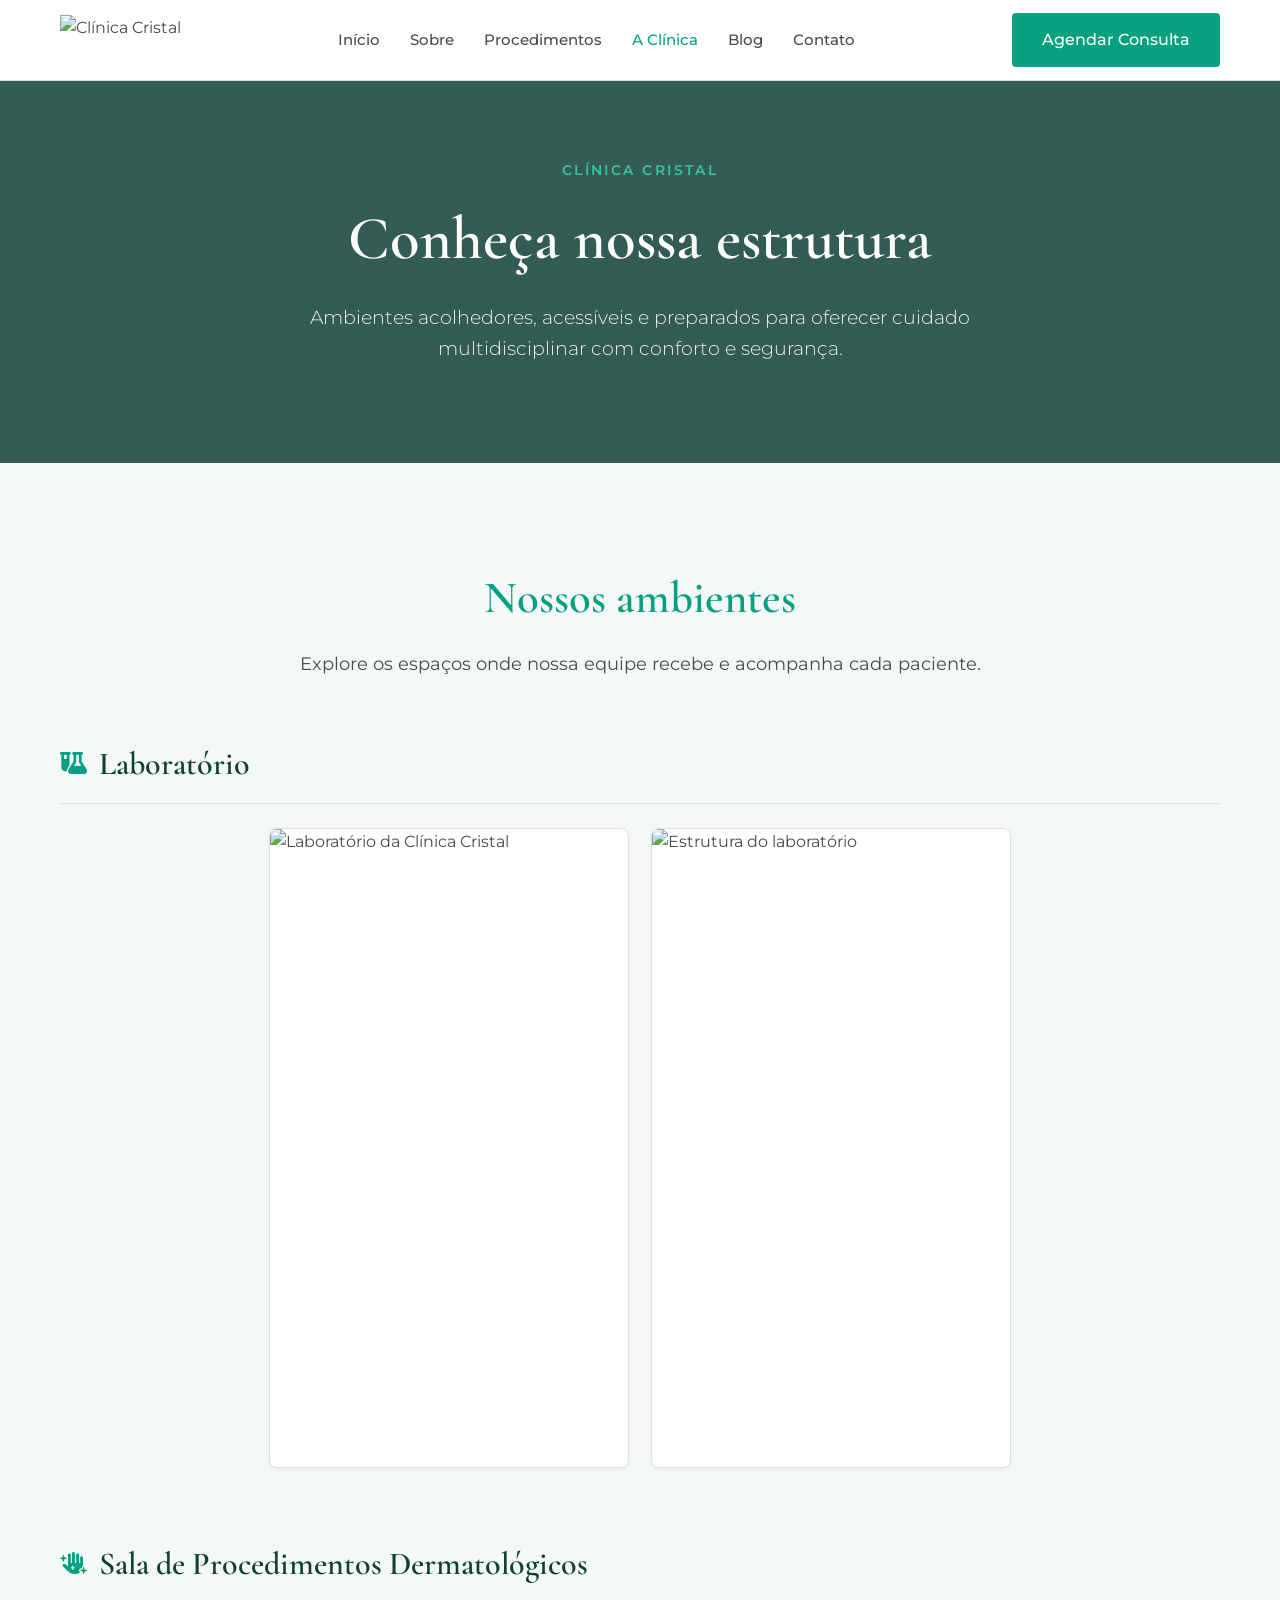
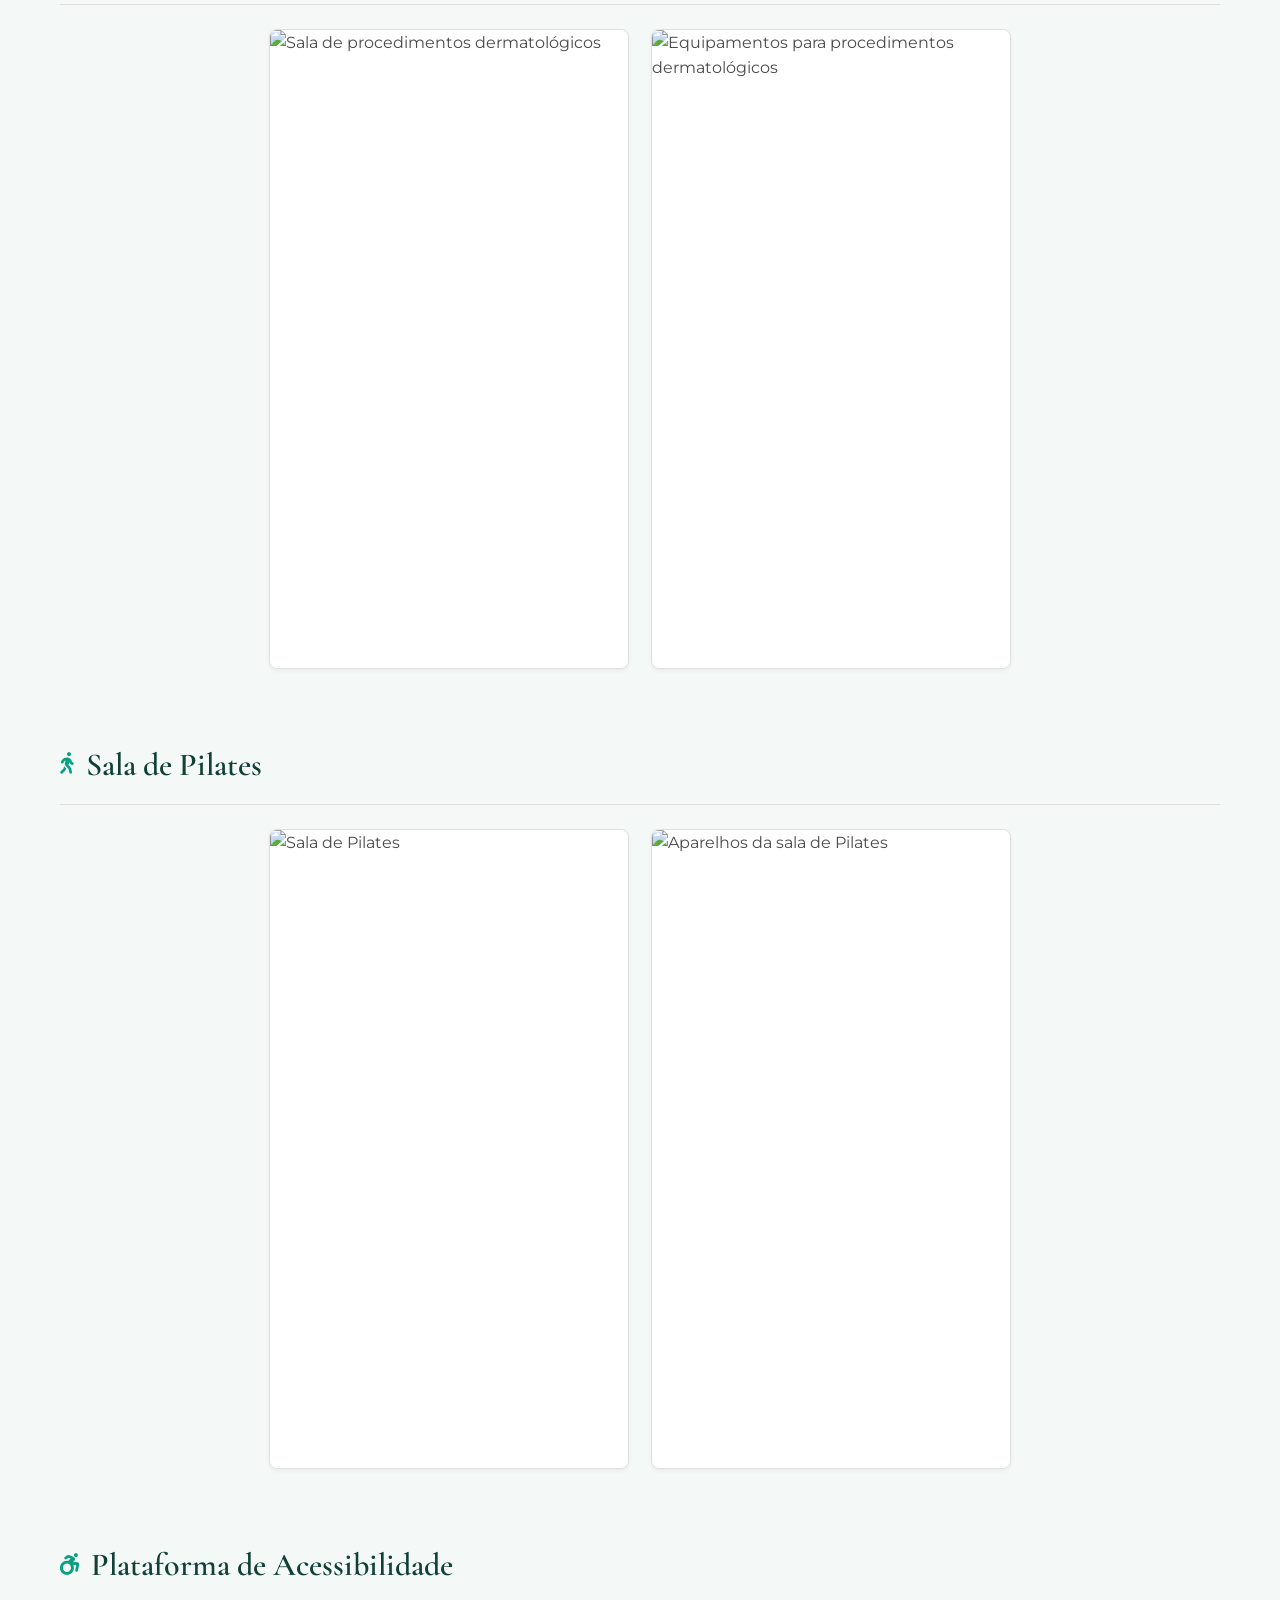
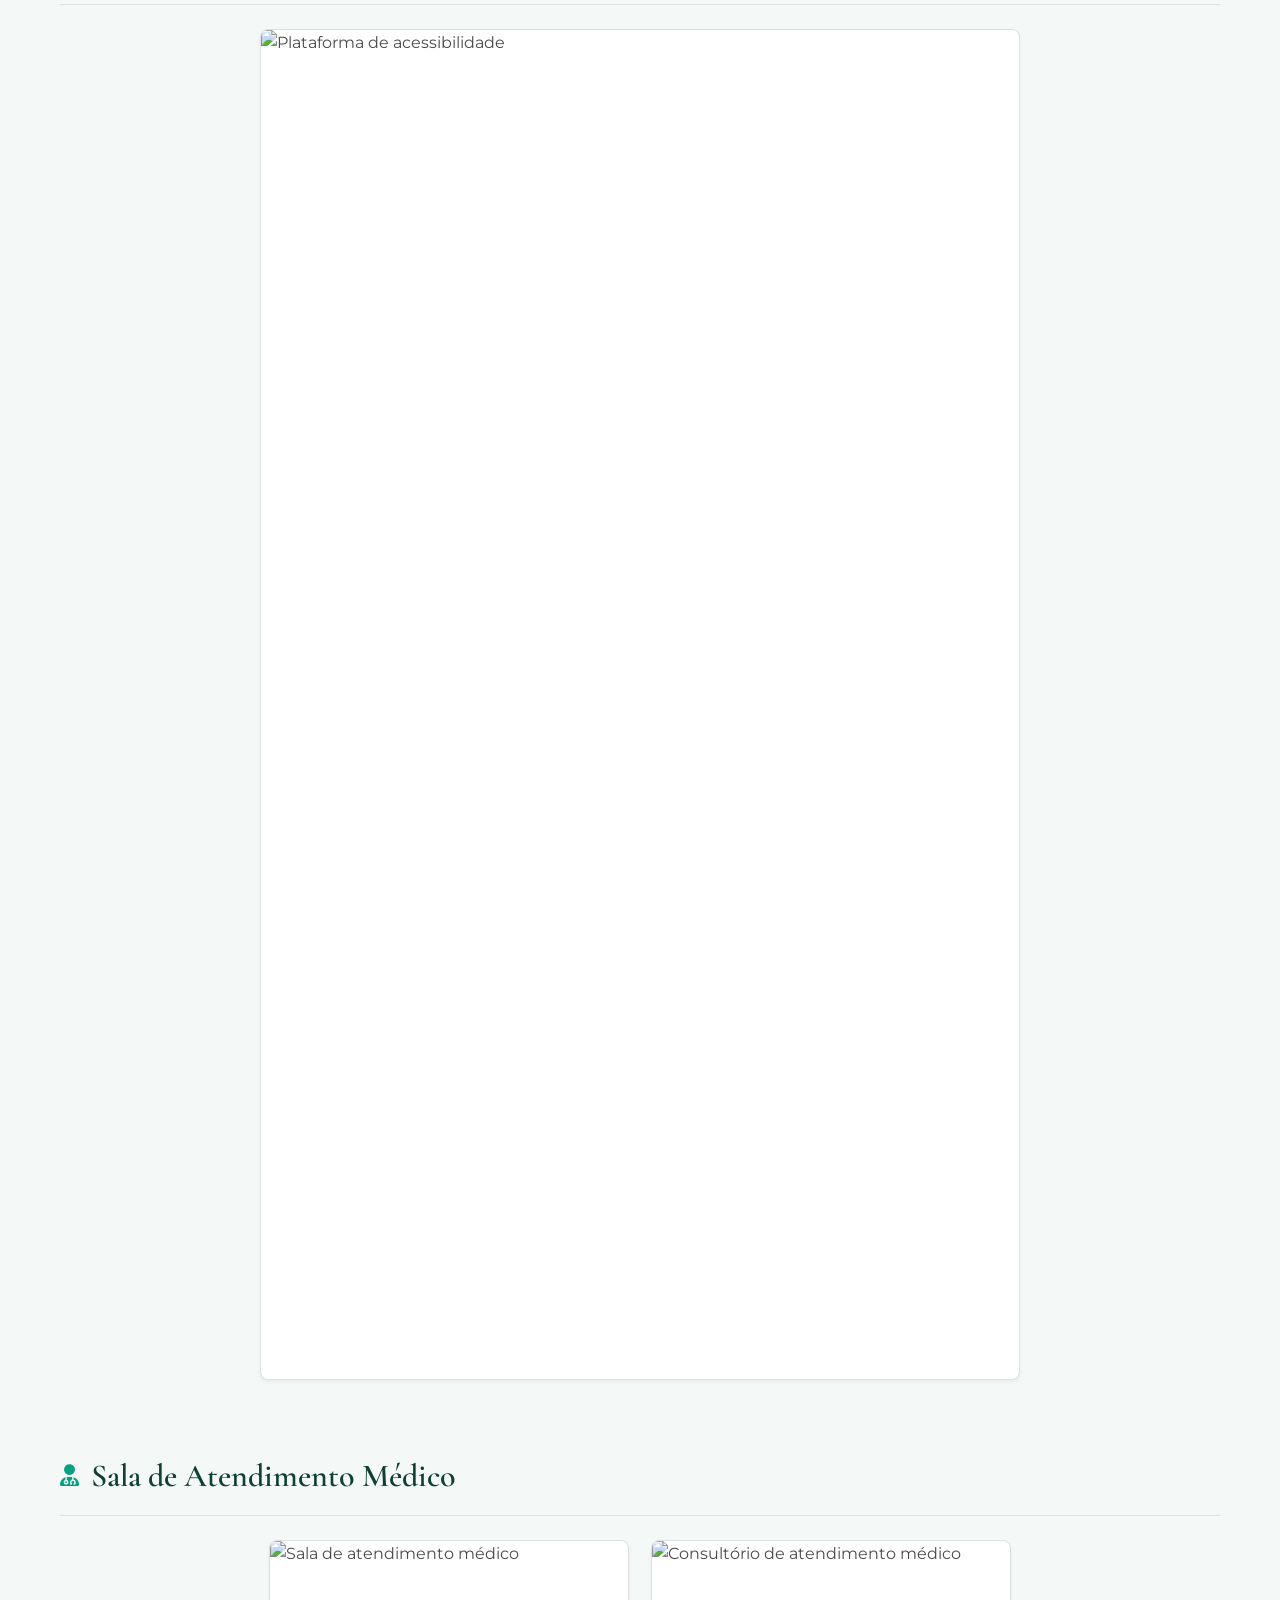
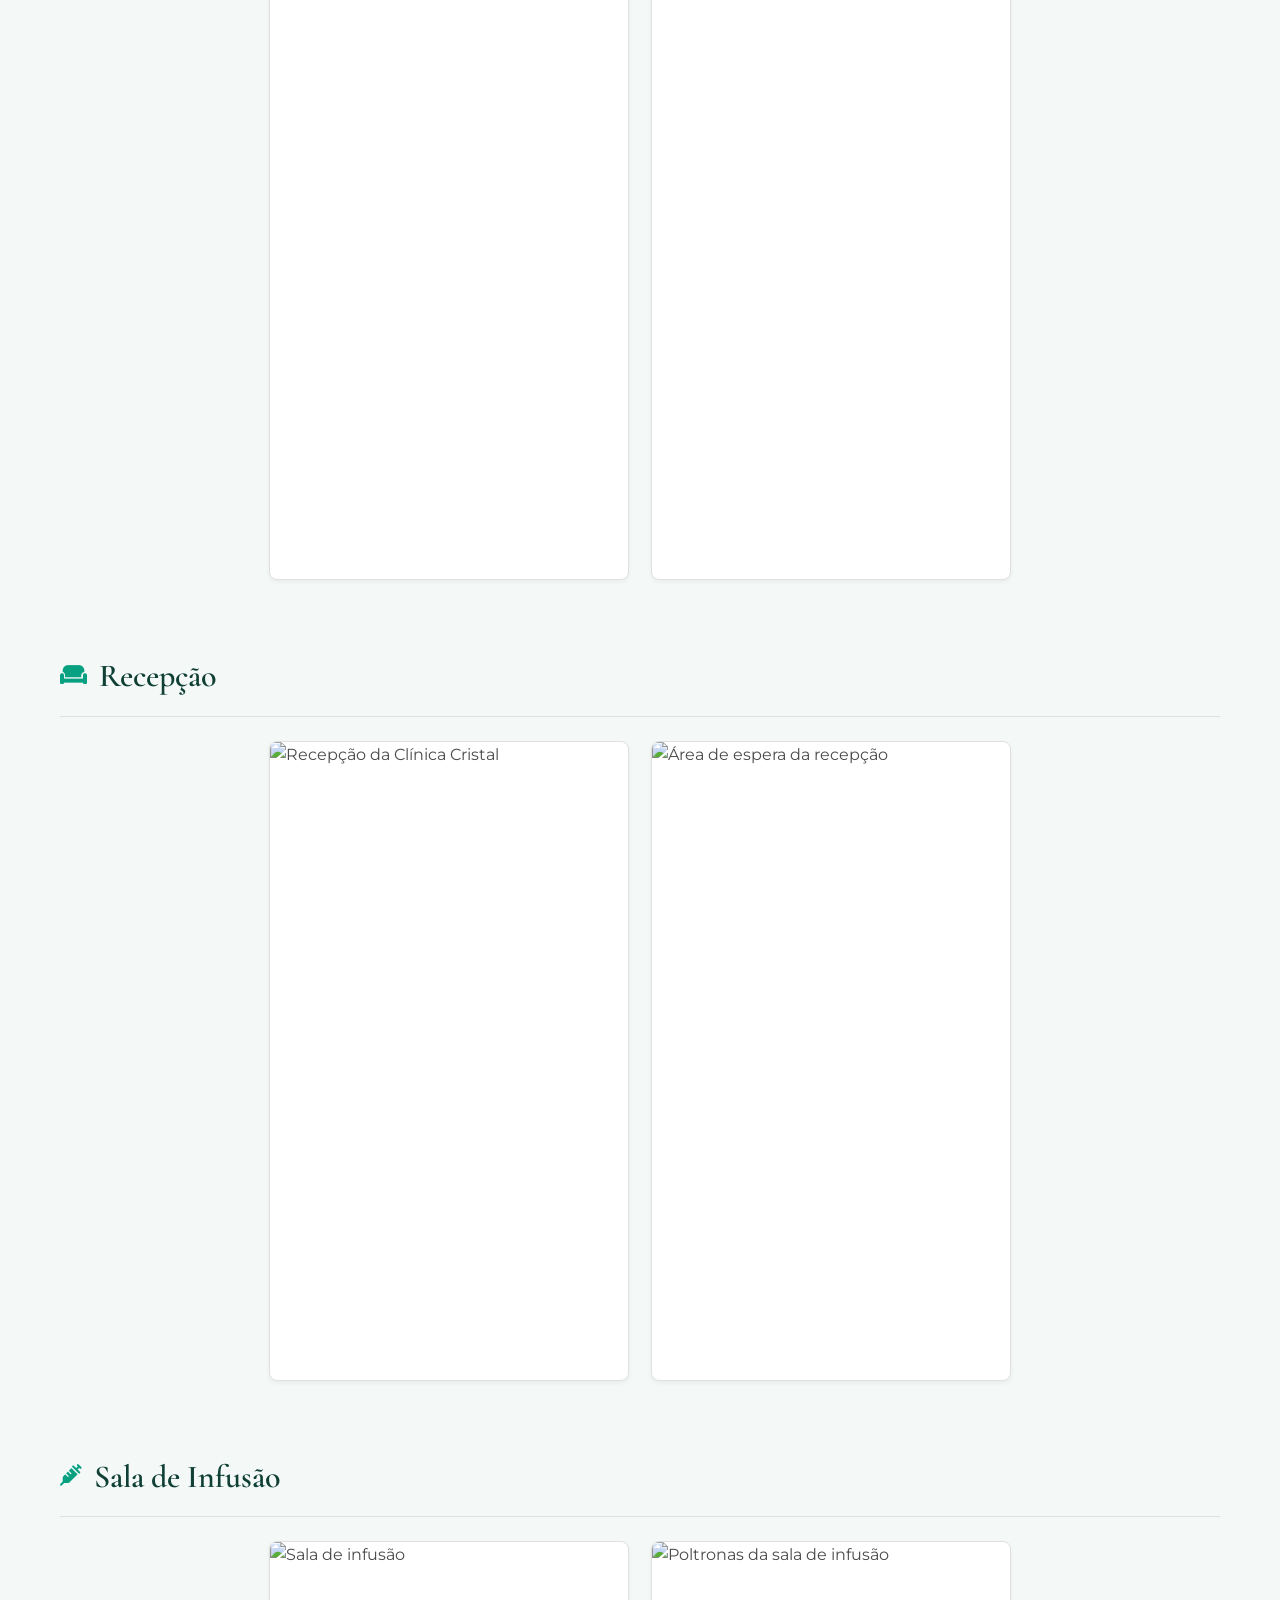
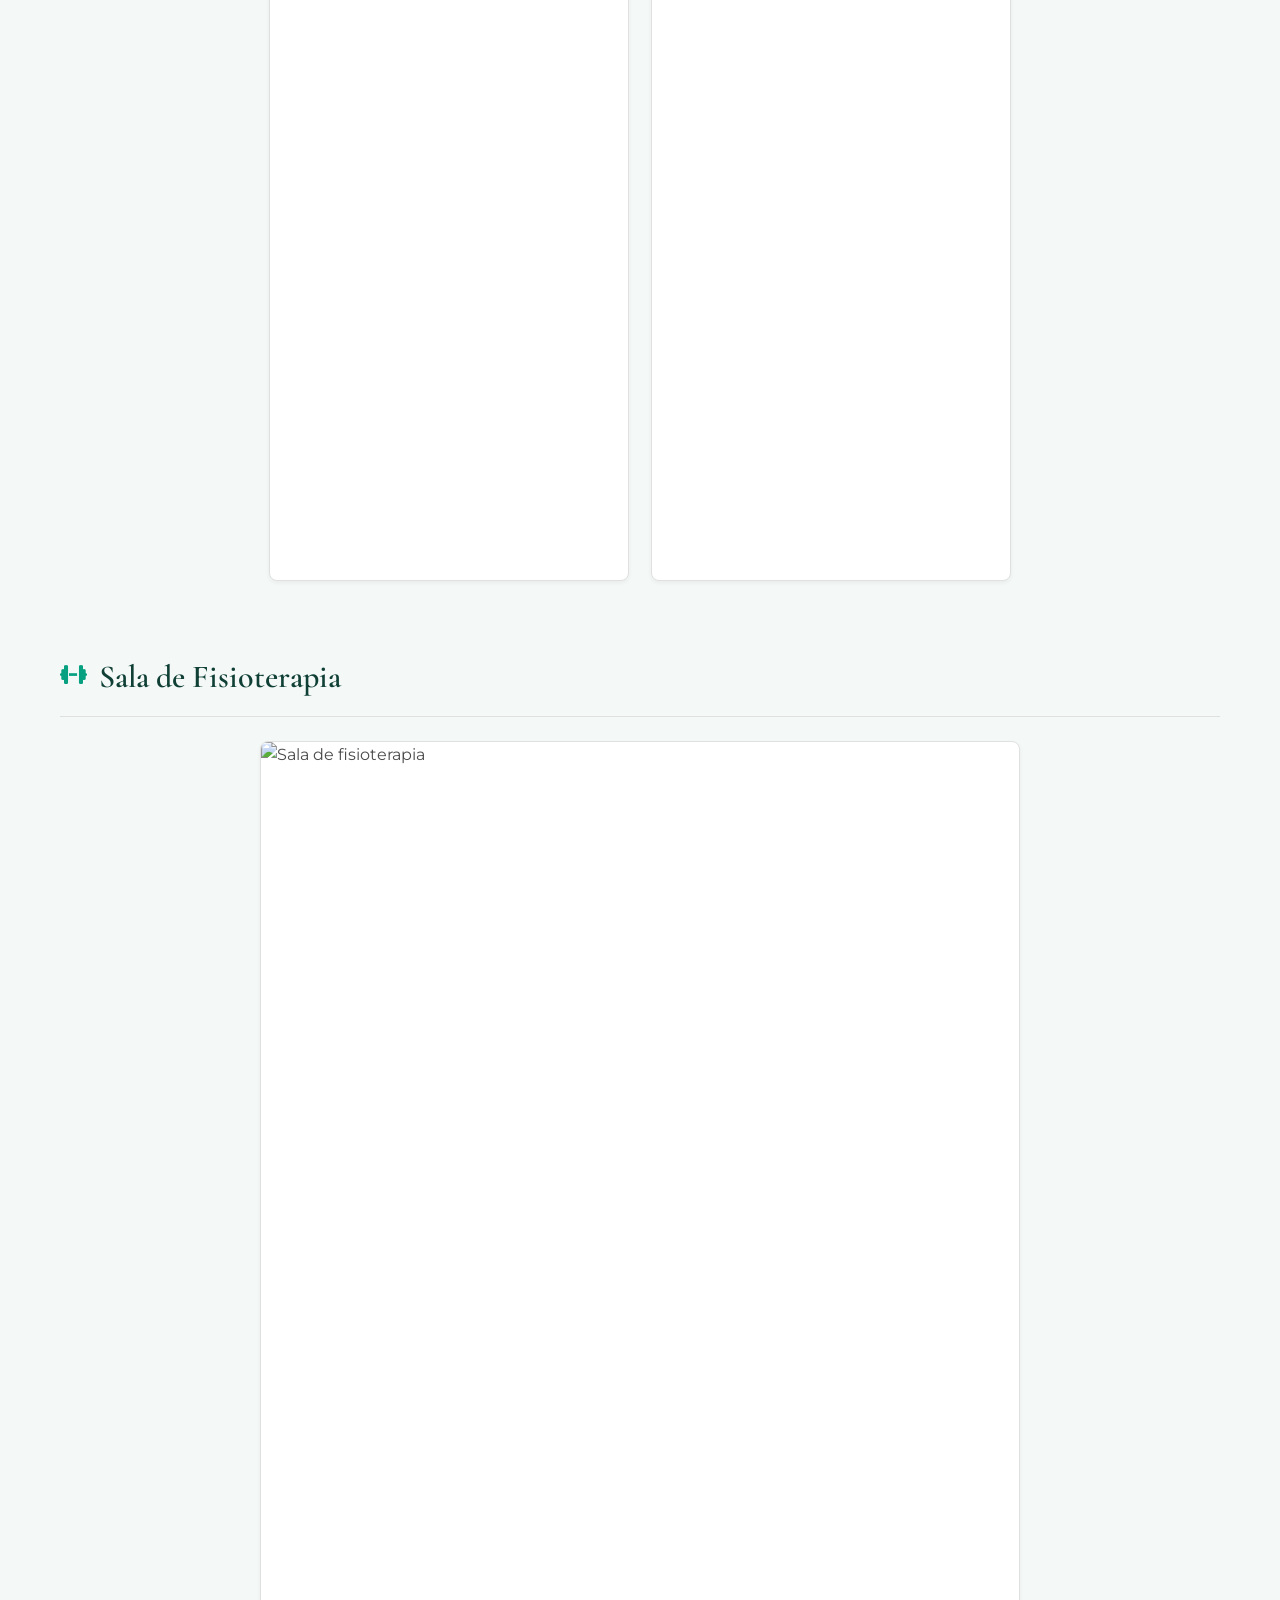
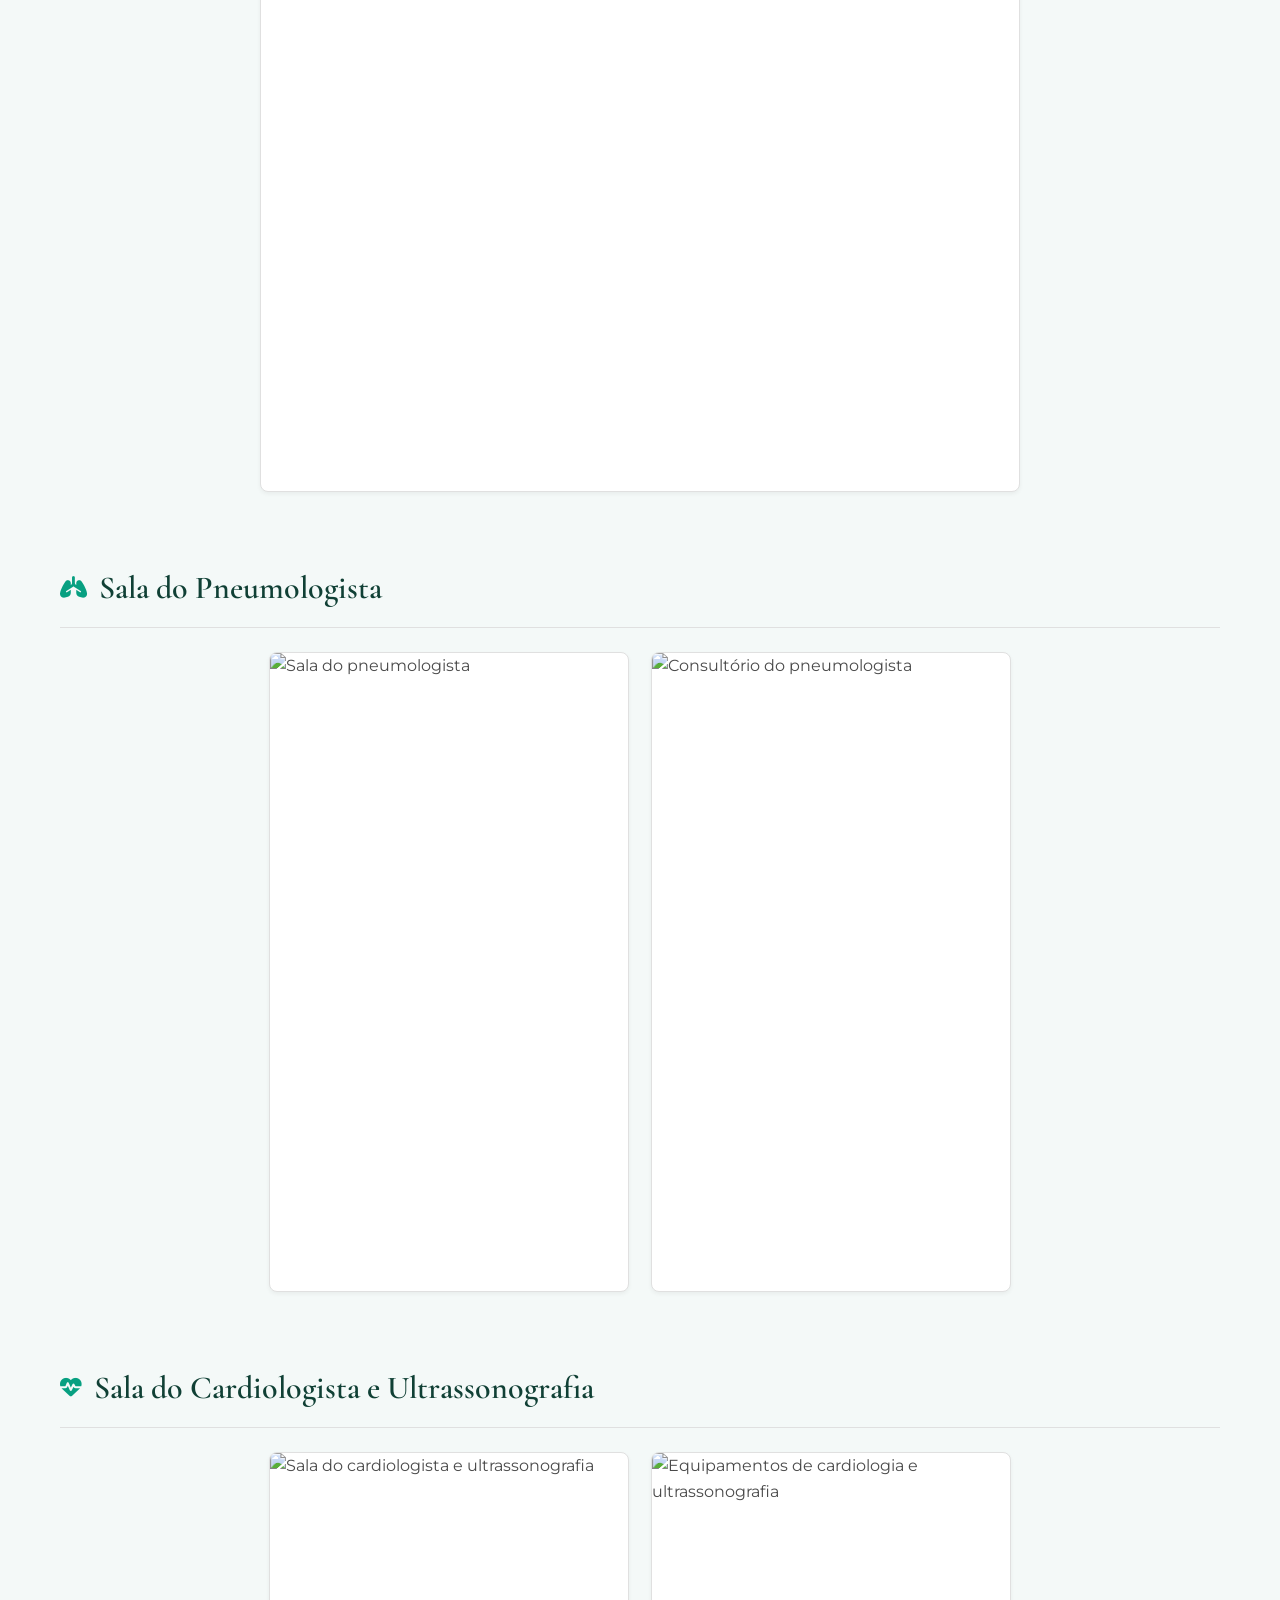
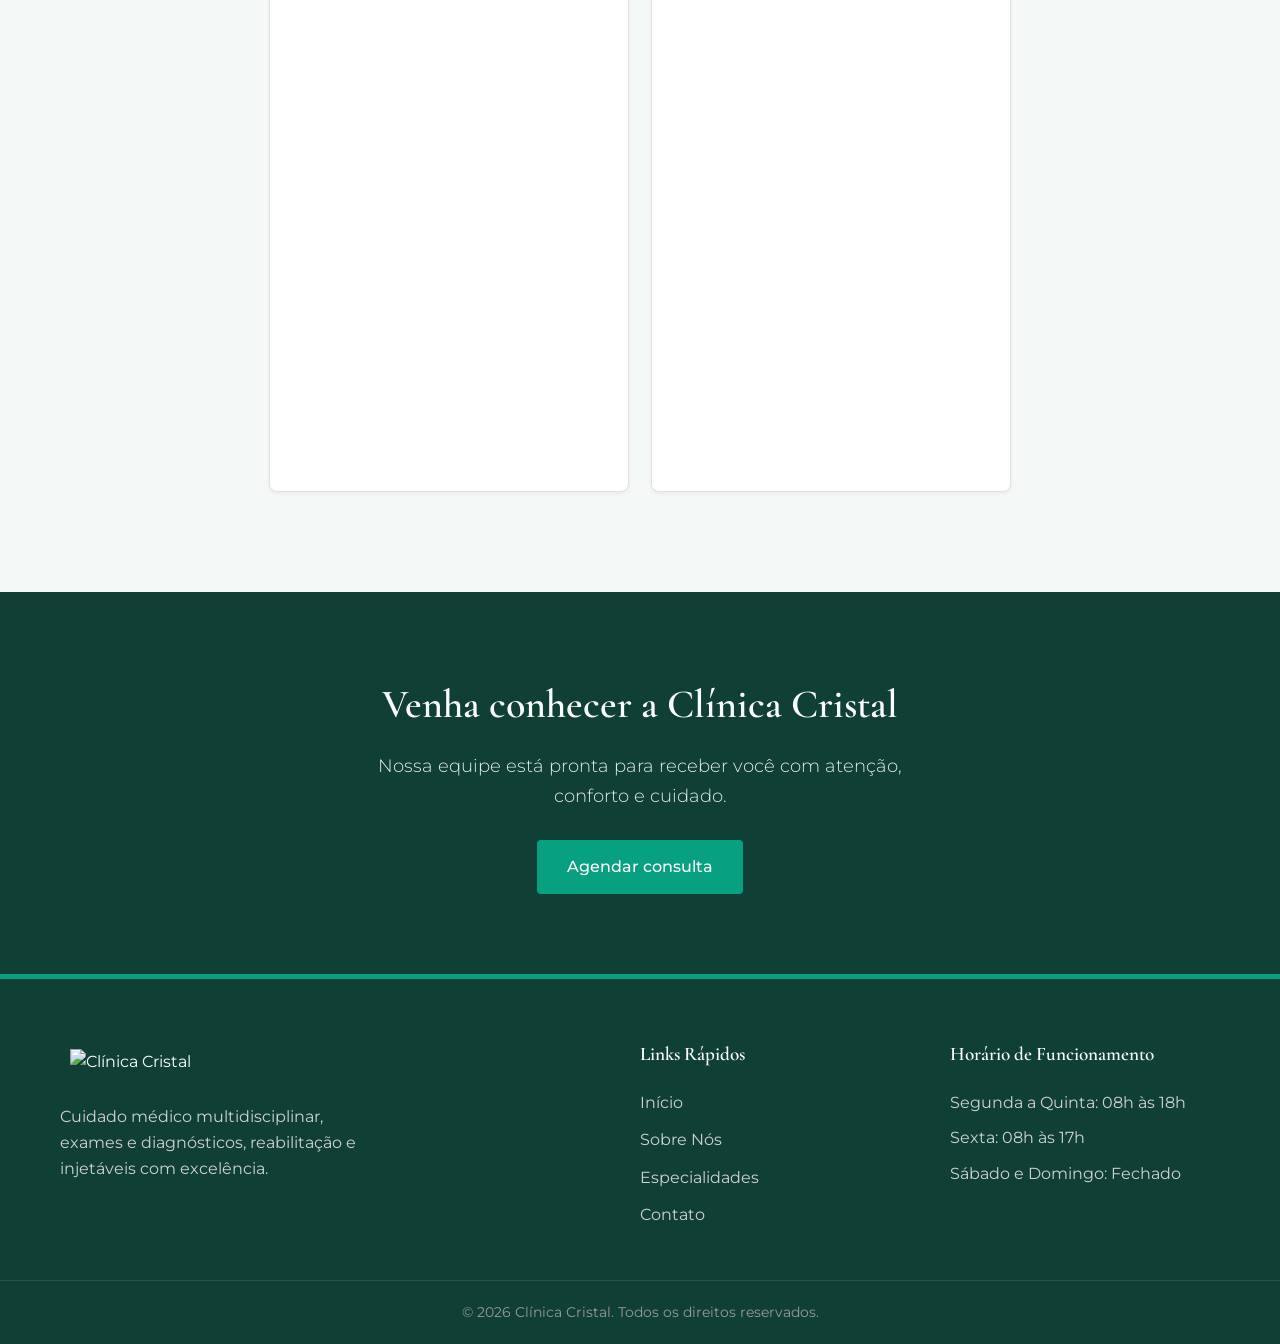
==== clinica.html @ c26d0e65 "fix: update hamburger menu structure and adjust environment grid styles" ====
<!DOCTYPE html>
<html lang="pt-BR">

<head>
    <meta charset="UTF-8">
    <meta name="viewport" content="width=device-width, initial-scale=1.0">
    <meta name="description" content="Conheça os ambientes e a infraestrutura da Clínica Cristal em Mogi Mirim.">
    <title>Nossa Clínica | Clínica Cristal</title>
    <link rel="stylesheet" href="style.css">
    <link rel="icon" href="assets/favicon.ico" type="image/x-icon">
    <link rel="stylesheet" href="https://cdnjs.cloudflare.com/ajax/libs/font-awesome/6.4.0/css/all.min.css">
    <link
        href="https://fonts.googleapis.com/css2?family=Cormorant+Garamond:wght@400;600;700&family=Montserrat:wght@300;400;500;600&display=swap"
        rel="stylesheet">
</head>

<body>
    <header class="header" id="header">
        <div class="container nav-container">
            <a href="index.html" class="logo" aria-label="Página inicial"><img src="https://i.ibb.co/MyTZbSrk/logo.png"
                    alt="Clínica Cristal"></a>
            <nav class="navbar" aria-label="Navegação principal">
                <ul class="nav-menu">
                    <li class="nav-item"><a href="index.html#home" class="nav-link">Início</a></li>
                    <li class="nav-item"><a href="index.html#sobre" class="nav-link">Sobre</a></li>
                    <li class="nav-item"><a href="index.html#servicos" class="nav-link">Procedimentos</a></li>
                    <li class="nav-item"><a href="clinica.html" class="nav-link active" aria-current="page">A
                            Clínica</a></li>
                    <li class="nav-item"><a href="index.html#blog" class="nav-link">Blog</a></li>
                    <li class="nav-item"><a href="index.html#contato" class="nav-link">Contato</a></li>
                </ul>
            </nav>
            <a href="https://wa.me/5519996465072?text=Olá!%20Gostaria%20de%20agendar%20uma%20consulta" target="_blank"
                rel="noopener" class="btn btn-primary header-btn">Agendar Consulta</a>

            <div class="hamburger" id="hamburger">
                <span class="bar"></span>
                <span class="bar"></span>
                <span class="bar"></span>
            </div>
        </div>
    </header>
    <main>
        <section class="clinica-hero">
            <div class="container">
                <p class="clinica-eyebrow">Clínica Cristal</p>
                <h1>Conheça nossa estrutura</h1>
                <p>Ambientes acolhedores, acessíveis e preparados para oferecer cuidado multidisciplinar com conforto e
                    segurança.</p>
            </div>
        </section>
        <section class="section clinic-gallery-section">
            <div class="container">
                <div class="section-header reveal">
                    <h2 class="section-title">Nossos ambientes</h2>
                    <p class="section-description">Explore os espaços onde nossa equipe recebe e acompanha cada
                        paciente.</p>
                </div>
                <div class="environment-list">
                    <section class="environment reveal">
                        <h2><i class="fa-solid fa-flask-vial"></i>Laboratório</h2>
                        <div class="environment-grid"><img src="https://i.ibb.co/JWtjP4q4/laboratorio1.jpg"
                                alt="Laboratório da Clínica Cristal" loading="lazy"><img
                                src="https://i.ibb.co/kVVTHHMp/laboratorio2.jpg" alt="Estrutura do laboratório"
                                loading="lazy">
                        </div>
                    </section>
                    <section class="environment reveal">
                        <h2><i class="fa-solid fa-hand-sparkles"></i>Sala de Procedimentos Dermatológicos</h2>
                        <div class="environment-grid"><img src="https://i.ibb.co/Tx4w0cVp/sala-Dermatologico.jpg"
                                alt="Sala de procedimentos dermatológicos" loading="lazy"><img
                                src="https://i.ibb.co/rf5qmyvB/sala-Dermatologico2.jpg"
                                alt="Equipamentos para procedimentos dermatológicos" loading="lazy"></div>
                    </section>
                    <section class="environment reveal">
                        <h2><i class="fa-solid fa-person-walking"></i>Sala de Pilates</h2>
                        <div class="environment-grid"><img src="https://i.ibb.co/FqxKcKf9/Pilates11.jpg"
                                alt="Sala de Pilates" loading="lazy"><img src="https://i.ibb.co/1tz1kdvt/Pilates2.jpg"
                                alt="Aparelhos da sala de Pilates" loading="lazy"></div>
                    </section>
                    <section class="environment reveal">
                        <h2><i class="fa-solid fa-wheelchair-move"></i>Plataforma de Acessibilidade</h2>
                        <div class="environment-grid environment-grid-single"><img
                                src="https://i.ibb.co/FbKQ1rqr/Acessibilidade.jpg" alt="Plataforma de acessibilidade"
                                loading="lazy"></div>
                    </section>
                    <section class="environment reveal">
                        <h2><i class="fa-solid fa-user-doctor"></i>Sala de Atendimento Médico</h2>
                        <div class="environment-grid"><img src="https://i.ibb.co/gks9d54/Atendimento-Medico1.jpg"
                                alt="Sala de atendimento médico" loading="lazy"><img
                                src="https://i.ibb.co/V48qXjT/Atendimento-Medico2.jpg"
                                alt="Consultório de atendimento médico" loading="lazy"></div>
                    </section>
                    <section class="environment reveal">
                        <h2><i class="fa-solid fa-couch"></i>Recepção</h2>
                        <div class="environment-grid"><img src="https://i.ibb.co/d4XhfxWF/Recepcao.jpg"
                                alt="Recepção da Clínica Cristal" loading="lazy"><img
                                src="https://i.ibb.co/JjtFXDVc/Recepcao3.jpg" alt="Área de espera da recepção"
                                loading="lazy">
                    </section>
                    <section class="environment reveal">
                        <h2><i class="fa-solid fa-syringe"></i>Sala de Infusão</h2>
                        <div class="environment-grid"><img src="https://i.ibb.co/DH4J5yZW/Infusao.jpg"
                                alt="Sala de infusão" loading="lazy"><img src="https://i.ibb.co/ch4sFGTb/Infusao3.jpg"
                                alt="Poltronas da sala de infusão" loading="lazy"></div>
                    </section>
                    <section class="environment reveal">
                        <h2><i class="fa-solid fa-dumbbell"></i>Sala de Fisioterapia</h2>
                        <div class="environment-grid environment-grid-single"><img
                                src="https://i.ibb.co/Zp4wXZN7/Fisioterapia.jpg" alt="Sala de fisioterapia"
                                loading="lazy">
                        </div>
                    </section>
                    <section class="environment reveal">
                        <h2><i class="fa-solid fa-lungs"></i>Sala do Pneumologista</h2>
                        <div class="environment-grid"><img src="https://i.ibb.co/C32HpkmD/Pneumologista1.jpg"
                                alt="Sala do pneumologista" loading="lazy"><img
                                src="https://i.ibb.co/qSNKjhp/Pneumologista2.jpg" alt="Consultório do pneumologista"
                                loading="lazy"></div>
                    </section>
                    <section class="environment reveal">
                        <h2><i class="fa-solid fa-heart-pulse"></i>Sala do Cardiologista e Ultrassonografia</h2>
                        <div class="environment-grid"><img
                                src="https://i.ibb.co/x817Swnq/Cardiologista-Ultrassonografia1.jpg"
                                alt="Sala do cardiologista e ultrassonografia" loading="lazy"><img
                                src="https://i.ibb.co/HWq1ZrF/Cardiologista-Ultrassonografia2.jpg"
                                alt="Equipamentos de cardiologia e ultrassonografia" loading="lazy"></div>
                    </section>
                </div>
            </div>
        </section>
        <section class="cta-section">
            <div class="container reveal">
                <h2>Venha conhecer a Clínica Cristal</h2>
                <p>Nossa equipe está pronta para receber você com atenção, conforto e cuidado.</p><a
                    href="https://wa.me/5519996465072?text=Olá!%20Gostaria%20de%20agendar%20uma%20consulta"
                    target="_blank" rel="noopener" class="btn btn-primary">Agendar consulta</a>
            </div>
        </section>
    </main>
    <footer class="footer">
        <div class="container footer-container">
            <div class="footer-brand"><img src="https://i.ibb.co/MyTZbSrk/logo.png" alt="Clínica Cristal"
                    class="footer-logo">
                <p>Cuidado médico multidisciplinar, exames e diagnósticos, reabilitação e injetáveis com excelência.</p>
            </div>
            <div class="footer-links">
                <h4>Links Rápidos</h4>
                <ul>
                    <li><a href="index.html#home">Início</a></li>
                    <li><a href="index.html#sobre">Sobre Nós</a></li>
                    <li><a href="index.html#servicos">Especialidades</a></li>
                    <li><a href="index.html#contato">Contato</a></li>
                </ul>
            </div>
            <div class="footer-horario">
                <h4>Horário de Funcionamento</h4>
                <p>Segunda a Quinta: 08h às 18h</p>
                <p>Sexta: 08h às 17h</p>
                <p>Sábado e Domingo: Fechado</p>
            </div>
        </div>
        <div class="footer-bottom">
            <p>&copy; 2026 Clínica Cristal. Todos os direitos reservados.</p>
        </div>
    </footer>
    <script>
        const hamburger = document.getElementById('hamburger'), navMenu = document.querySelector('.nav-menu'), header = document.getElementById('header');
        hamburger.addEventListener('click', () => { const open = hamburger.classList.toggle('active'); navMenu.classList.toggle('active', open); hamburger.setAttribute('aria-expanded', String(open)) });
        document.querySelectorAll('.nav-link').forEach(link => link.addEventListener('click', () => { hamburger.classList.remove('active'); navMenu.classList.remove('active'); hamburger.setAttribute('aria-expanded', 'false') }));
        addEventListener('scroll', () => header.classList.toggle('scrolled', scrollY > 50));
        const observer = new IntersectionObserver(entries => entries.forEach(entry => { if (entry.isIntersecting) { entry.target.classList.add('active'); observer.unobserve(entry.target) } }), { threshold: .1 }); document.querySelectorAll('.reveal').forEach(el => observer.observe(el));
    </script>
</body>

</html>
---- style.css ----
/* =========================================
   Variáveis e Reset
   ========================================= */
:root {
    /* Paleta de Cores baseada na logo */
    --color-primary: #07A081;
    /* Verde esmeralda forte */
    --color-secondary: #3BCDB0;
    /* Verde água claro */
    --color-dark: #104035;
    /* Verde muito escuro para contraste */
    --color-text: #4A4A4A;
    /* Cinza escuro para textos longos */
    --color-light: #FAFAFA;
    /* Fundo principal */
    --color-white: #FFFFFF;
    /* Superfícies */
    --color-gray: #E0E0E0;
    /* Bordas e linhas sutis */

    /* Fontes */
    --font-heading: 'Cormorant Garamond', serif;
    /* Elegante para títulos */
    --font-body: 'Montserrat', sans-serif;
    /* Limpa e moderna para textos */

    /* Sombras e Efeitos */
    --shadow-sm: 0 2px 4px rgba(0, 0, 0, 0.05);
    --shadow-md: 0 4px 12px rgba(0, 0, 0, 0.08);
    --shadow-hover: 0 8px 24px rgba(0, 0, 0, 0.12);
    --transition: all 0.3s ease;

    /* Bordas mais sérias/tradicionais */
    --radius-sm: 4px;
    --radius-md: 8px;
    --radius-lg: 1rem;

    /* Cores de suporte */
    --color-muted: #717171;
}

* {
    margin: 0;
    padding: 0;
    box-sizing: border-box;
}

html {
    scroll-behavior: smooth;
}

body {
    font-family: var(--font-body);
    color: var(--color-text);
    background-color: var(--color-light);
    line-height: 1.6;
    overflow-x: hidden;
}

h1,
h2,
h3,
h4,
h5,
h6 {
    font-family: var(--font-heading);
    color: var(--color-dark);
    font-weight: 600;
}

a {
    text-decoration: none;
    color: inherit;
    transition: var(--transition);
}

ul {
    list-style: none;
}

img {
    max-width: 100%;
    display: block;
}

.container {
    max-width: 1200px;
    margin: 0 auto;
    padding: 0 20px;
}

.section {
    padding: 100px 0;
}

.section-header {
    text-align: center;
    margin-bottom: 60px;
}

.section-title {
    font-size: 2.8rem;
    margin-bottom: 15px;
    color: var(--color-primary);
}

.section-subtitle {
    font-size: 1.5rem;
    margin-bottom: 20px;
    font-family: var(--font-body);
    font-weight: 300;
}

.section-description {
    max-width: 700px;
    margin: 0 auto;
    font-size: 1.1rem;
}

.bg-light {
    background-color: #F4F9F8;
}

/* =========================================
   Botões
   ========================================= */
.btn {
    display: inline-block;
    padding: 12px 28px;
    border-radius: var(--radius-sm);
    font-weight: 500;
    cursor: pointer;
    text-align: center;
    transition: var(--transition);
    font-size: 1rem;
    border: 2px solid transparent;
}

.btn-primary {
    background: var(--color-primary);
    color: var(--color-white);
}

.btn-primary:hover {
    background: var(--color-dark);
    color: var(--color-white);
}

.btn-outline {
    background: transparent;
    border-color: var(--color-white);
    color: var(--color-white);
}

.btn-outline:hover {
    background: var(--color-white);
    color: var(--color-primary);
}

.btn-block {
    display: block;
    width: 100%;
}

/* =========================================
   Header & Navegação
   ========================================= */
.header {
    position: fixed;
    top: 0;
    left: 0;
    width: 100%;
    z-index: 1000;
    background: var(--color-white);
    border-bottom: 1px solid var(--color-gray);
    transition: var(--transition);
}

.header.scrolled {
    padding: 10px 0;
    box-shadow: var(--shadow-sm);
}

.nav-container {
    display: flex;
    justify-content: space-between;
    align-items: center;
    height: 80px;
}

.logo img {
    height: 50px;
    width: auto;
    object-fit: contain;
}

.nav-menu {
    display: flex;
    gap: 30px;
}

.nav-link {
    font-size: 0.95rem;
    font-weight: 500;
    color: var(--color-text);
    position: relative;
    padding: 5px 0;
}

.nav-link:hover,
.nav-link.active {
    color: var(--color-primary);
}

.hamburger {
    display: none;
    cursor: pointer;
}

.hamburger .bar {
    display: block;
    width: 25px;
    height: 3px;
    margin: 5px auto;
    transition: all 0.3s ease-in-out;
    background-color: var(--color-dark);
}

/* =========================================
   Hero Section
   ========================================= */
.hero {
    height: 100vh;
    display: flex;
    align-items: center;
    position: relative;
    background: url('https://i.ibb.co/qYrzXk3W/recepcao.jpg') center/cover no-repeat;
}

.hero-overlay {
    position: absolute;
    top: 0;
    left: 0;
    width: 100%;
    height: 100%;
    background: rgba(16, 64, 53, 0.65);
    /* Cor sólida mais escura, sem gradiente complexo */
}

.hero-content {
    position: relative;
    z-index: 1;
    color: var(--color-white);
    max-width: 800px;
}

.hero-content h1 {
    font-size: 4rem;
    line-height: 1.2;
    margin-bottom: 20px;
    color: var(--color-white);
}

.hero-content p {
    font-size: 1.2rem;
    margin-bottom: 40px;
    font-weight: 400;
}

.hero-buttons {
    display: flex;
    gap: 20px;
}

/* =========================================
   Sobre Section
   ========================================= */
.sobre-container {
    display: grid;
    grid-template-columns: 1fr 1fr;
    gap: 60px;
    align-items: center;
}

.sobre-img {
    position: relative;
}

.sobre-img img {
    border-radius: var(--radius-md);
    box-shadow: var(--shadow-md);
}

.sobre-text p {
    margin-bottom: 20px;
}

.sobre-features {
    margin-top: 30px;
    display: grid;
    grid-template-columns: 1fr;
    gap: 15px;
}

.feature-item {
    display: flex;
    align-items: center;
    gap: 15px;
    font-weight: 500;
}

.feature-item i {
    color: var(--color-primary);
    font-size: 1.1rem;
}

/* =========================================
   Serviços Section
   ========================================= */
.servicos-grid {
    display: grid;
    grid-template-columns: repeat(auto-fit, minmax(300px, 1fr));
    gap: 30px;
}

.servico-card {
    background: var(--color-white);
    padding: 40px 30px;
    border-radius: var(--radius-md);
    box-shadow: var(--shadow-sm);
    transition: var(--transition);
    text-align: center;
    border: 1px solid var(--color-gray);
    position: relative;
}

.servico-card:hover {
    box-shadow: var(--shadow-hover);
    border-color: var(--color-primary);
}

.servico-icon {
    width: 60px;
    height: 60px;
    border-radius: var(--radius-sm);
    background: var(--color-light);
    display: flex;
    align-items: center;
    justify-content: center;
    margin: 0 auto 25px;
    color: var(--color-primary);
    font-size: 1.8rem;
    border: 1px solid var(--color-gray);
    transition: var(--transition);
}

.servico-card:hover .servico-icon {
    background: var(--color-primary);
    color: var(--color-white);
    border-color: var(--color-primary);
}

.servico-card h3 {
    margin-bottom: 15px;
    font-size: 1.4rem;
}

/* =========================================
   Diferenciais Section
   ========================================= */
.diferenciais-grid {
    display: grid;
    grid-template-columns: repeat(3, 1fr);
    gap: 40px;
    text-align: center;
}

.diferencial-item {
    padding: 20px;
}

.dif-icon {
    font-size: 2.5rem;
    color: var(--color-primary);
    margin-bottom: 20px;
}

.diferencial-item h4 {
    font-size: 1.3rem;
    margin-bottom: 15px;
}

/* =========================================
   Blog Section
   ========================================= */
.blogs-grid {
    display: grid;
    grid-template-columns: repeat(auto-fit, minmax(300px, 1fr));
    gap: 30px;
}

.posts {
    grid-template-columns: repeat(auto-fit, minmax(260px, 1fr));
}

.acessar-materia {
    color: var(--color-dark);
}

.post-card {
    background: var(--color-white);
    border: 1px solid var(--color-gray);
    border-radius: var(--radius-lg);
    padding: 1.5rem;
    box-shadow: var(--shadow-sm);
    transition: var(--transition);
}

.post-card:hover {
    box-shadow: var(--shadow-md);
    border-color: var(--color-primary);
}

.post-card h3 {
    margin: 0.5rem 0 0.8rem;
    font-size: 1.2rem;
}

.post-card p {
    color: var(--color-muted);
    font-size: 0.95rem;
}

.post-meta {
    display: flex;
    gap: 0.5rem;
    align-items: center;
    font-size: 0.85rem;
    color: var(--color-muted);
}

/* Barra de Pesquisa */
.search-container {
    margin: 0.6rem 0 2rem;
    display: flex;
    justify-content: center;
}

.search-wrapper {
    position: relative;
    width: 100%;
    max-width: 500px;
    display: flex;
    align-items: center;
}

.search-input {
    width: 100%;
    padding: 0.875rem 1rem 0.875rem 3rem;
    border: 1px solid var(--color-gray);
    border-radius: var(--radius-lg);
    background: var(--color-white);
    color: var(--color-text);
    font-size: 1rem;
    font-family: inherit;
    transition: all 0.2s ease;
    box-shadow: var(--shadow-md);
}

.search-input:focus {
    outline: none;
    border-color: var(--color-primary);
    box-shadow: 0 0 0 3px rgba(7, 160, 129, 0.1);
    background: var(--color-white);
}

.search-input::placeholder {
    color: var(--color-muted);
    opacity: 0.7;
}

.search-icon {
    position: absolute;
    left: 1rem;
    color: var(--color-muted);
    pointer-events: none;
    z-index: 1;
    transition: color 0.2s ease;
}

.search-input:focus+.search-icon,
.search-wrapper:focus-within .search-icon {
    color: var(--color-primary);
}

.clear-btn {
    position: absolute;
    right: 0.75rem;
    background: none;
    border: none;
    color: var(--color-muted);
    cursor: pointer;
    padding: 0.25rem;
    border-radius: 50%;
    display: flex;
    align-items: center;
    justify-content: center;
    transition: all 0.2s ease;
    opacity: 0;
    transform: scale(0.8);
    min-width: 44px;
    min-height: 44px;
    touch-action: manipulation;
    -webkit-tap-highlight-color: transparent;
}

.clear-btn:hover {
    color: var(--color-text);
    background: var(--color-light);
}

.clear-btn.visible {
    opacity: 1;
    transform: scale(1);
}

.paciente-info {
    display: flex;
    align-items: center;
    gap: 15px;
    border-top: 1px solid var(--color-light);
    padding-top: 20px;
}

.paciente-foto {
    width: 45px;
    height: 45px;
    background: var(--color-light);
    color: var(--color-primary);
    border-radius: var(--radius-sm);
    display: flex;
    align-items: center;
    justify-content: center;
    font-size: 1.2rem;
    font-weight: 600;
    border: 1px solid var(--color-gray);
}

.estrelas i {
    color: #F5A623;
    font-size: 0.9rem;
}

/* =========================================
   Contato Section
   ========================================= */
.contato {
    background-color: var(--color-light);
}

.contato-container {
    display: grid;
    grid-template-columns: 1fr 1fr;
    background: var(--color-white);
    border-radius: var(--radius-md);
    overflow: hidden;
    box-shadow: var(--shadow-md);
    border: 1px solid var(--color-gray);
}

.contato-info {
    padding: 60px;
    background: var(--color-dark);
    color: var(--color-white);
}

.contato-info .section-title {
    color: var(--color-white);
    margin-bottom: 10px;
}

.info-list {
    margin: 40px 0;
}

.info-list li {
    display: flex;
    align-items: flex-start;
    gap: 20px;
    margin-bottom: 25px;
}

.info-list i {
    font-size: 1.5rem;
    color: var(--color-secondary);
    margin-top: 5px;
}

.social-links {
    display: flex;
    gap: 15px;
}

.social-links a {
    width: 40px;
    height: 40px;
    border-radius: var(--radius-sm);
    background: rgba(255, 255, 255, 0.1);
    display: flex;
    align-items: center;
    justify-content: center;
    transition: var(--transition);
}

.social-links a:hover {
    background: var(--color-primary);
}

.contato-form {
    padding: 60px;
    background: var(--color-white);
}

.input-group {
    position: relative;
    margin-bottom: 30px;
}

.input-group input,
.input-group textarea,
.input-group select {
    width: 100%;
    padding: 12px 15px;
    font-size: 1rem;
    color: var(--color-dark);
    border: 1px solid var(--color-gray);
    border-radius: var(--radius-sm);
    outline: none;
    background: var(--color-white);
    transition: border-color 0.3s;
    font-family: var(--font-body);
}

.input-group select {
    cursor: pointer;
}

.input-group label {
    display: none;
    /* Rótulos flutuantes removidos para um visual mais tradicional */
}

/* Fallback: ajustando o placeholder para aparecer já que removemos a label flutuante no CSS */
.input-group input::placeholder,
.input-group textarea::placeholder {
    color: #999;
}

.input-group input:focus,
.input-group textarea:focus,
.input-group select:focus {
    border-color: var(--color-primary);
}

/* =========================================
   Footer
   ========================================= */
.footer {
    background: var(--color-dark);
    color: var(--color-white);
    padding: 60px 0 20px;
    border-top: 5px solid var(--color-primary);
}

.footer-container {
    display: grid;
    grid-template-columns: 2fr 1fr 1fr;
    gap: 40px;
    margin-bottom: 40px;
}

.footer-brand .footer-logo {
    max-width: 180px;
    margin-bottom: 20px;
    padding: 10px;
    border-radius: var(--radius-sm);
}

.footer-brand p {
    color: #D1D1D1;
    max-width: 300px;
}

.footer h4 {
    font-size: 1.2rem;
    margin-bottom: 20px;
    color: var(--color-white);
}

.footer-links ul li {
    margin-bottom: 12px;
}

.footer-links ul li a {
    color: #D1D1D1;
}

.footer-links ul li a:hover {
    color: var(--color-secondary);
}

.footer-horario p {
    color: #D1D1D1;
    margin-bottom: 10px;
}

.footer-bottom {
    text-align: center;
    padding-top: 20px;
    border-top: 1px solid rgba(255, 255, 255, 0.1);
    color: #999;
    font-size: 0.9rem;
}

/* =========================================
   Animações (Reveal simplificado)
   ========================================= */
/* Reduzidas para apenas um Fade-in sutil, sem movimentação */
.reveal,
.reveal-left,
.reveal-right {
    opacity: 0;
    transition: opacity 0.6s ease-in-out;
}

.reveal.active,
.reveal-left.active,
.reveal-right.active {
    opacity: 1;
}

/* --- ESTILOS ESPECÍFICOS DA PÁGINA CLÍNICA --- */

/* Hero/Cabeçalho da Página */
.clinica-hero {
    padding: 160px 0 100px;
    background: linear-gradient(rgba(16, 64, 53, 0.85), rgba(16, 64, 53, 0.85)), url('https://i.ibb.co/qYrzXk3W/recepcao.jpg') center/cover no-repeat;
    color: var(--color-white);
    text-align: center;
}

.clinica-hero h1 {
    font-size: 3.8rem;
    color: var(--color-white);
    margin-bottom: 15px;
}

.clinica-hero p {
    font-size: 1.2rem;
    max-width: 700px;
    margin: 0 auto;
    font-weight: 300;
    opacity: 0.9;
    line-height: 1.6;
}

/* Ajustes da Seção de Introdução */
.intro-features {
    margin-top: 30px;
    display: flex;
    flex-direction: column;
    gap: 20px;
}

.intro-feature-item {
    display: flex;
    align-items: flex-start;
    gap: 15px;
}

.intro-feature-item i {
    color: var(--color-primary);
    font-size: 1.4rem;
    margin-top: 3px;
    width: 24px;
    text-align: center;
}

.intro-feature-item h4 {
    font-size: 1.15rem;
    margin-bottom: 5px;
    font-family: var(--font-body);
    font-weight: 600;
}

.intro-feature-item p {
    margin-bottom: 0 !important;
    font-size: 0.95rem;
    color: var(--color-text);
}

/* Galeria de Fotos Moderna (Grid) */
.gallery-grid {
    display: grid;
    grid-template-columns: repeat(auto-fit, minmax(340px, 1fr));
    gap: 30px;
    margin-top: 40px;
}

.gallery-card {
    background: var(--color-white);
    border-radius: var(--radius-md);
    overflow: hidden;
    box-shadow: var(--shadow-sm);
    border: 1px solid var(--color-gray);
    transition: var(--transition);
}

.gallery-card:hover {
    box-shadow: var(--shadow-hover);
    border-color: var(--color-primary);
    transform: translateY(-5px);
}

.gallery-img-wrapper {
    position: relative;
    overflow: hidden;
    aspect-ratio: 12 / 10;
}

.gallery-img-wrapper img {
    width: 100%;
    height: 100%;
    object-fit: cover;
    transition: var(--transition);
}

.gallery-card:hover .gallery-img-wrapper img {
    transform: scale(1.05);
}

.gallery-caption {
    padding: 25px;
}

.gallery-caption h3 {
    font-size: 1.3rem;
    color: var(--color-dark);
    margin-bottom: 8px;
    font-family: var(--font-heading);
    font-weight: 600;
}

.gallery-caption p {
    font-size: 0.95rem;
    color: var(--color-muted);
    line-height: 1.6;
    margin: 0;
}

/* CTA Section */
.cta-section {
    background: var(--color-dark);
    color: var(--color-white);
    text-align: center;
    padding: 80px 0;
}

.cta-section h2 {
    color: var(--color-white);
    font-size: 2.5rem;
    margin-bottom: 15px;
}

.cta-section p {
    font-size: 1.15rem;
    max-width: 600px;
    margin: 0 auto 30px;
    font-weight: 300;
    opacity: 0.9;
}

/* =========================================
   Responsividade
   ========================================= */
@media (max-width: 992px) {
    .hero-content h1 {
        font-size: 3.2rem;
    }

    .sobre-container {
        grid-template-columns: 1fr;
    }

    .sobre-img {
        margin-top: 40px;
    }

    .diferenciais-grid {
        grid-template-columns: 1fr;
    }

    .contato-container {
        grid-template-columns: 1fr;
    }

    .footer-container {
        grid-template-columns: 1fr 1fr;
    }
}

@media (max-width: 768px) {
    .hamburger {
        display: block;
    }

    .hamburger.active .bar:nth-child(2) {
        opacity: 0;
    }

    .hamburger.active .bar:nth-child(1) {
        transform: translateY(8px) rotate(45deg);
    }

    .hamburger.active .bar:nth-child(3) {
        transform: translateY(-8px) rotate(-45deg);
    }

    .nav-menu {
        position: fixed;
        left: -100%;
        top: 80px;
        gap: 0;
        flex-direction: column;
        background-color: var(--color-white);
        width: 100%;
        text-align: center;
        transition: 0.3s;
        box-shadow: 0 10px 10px rgba(0, 0, 0, 0.1);
        padding-bottom: 20px;
        border-top: 1px solid var(--color-gray);
    }

    .nav-menu.active {
        left: 0;
    }

    .nav-item {
        margin: 16px 0;
    }

    .header-btn {
        display: none;
    }

    .hero-content h1 {
        font-size: 2.5rem;
    }

    .hero-buttons {
        flex-direction: column;
    }

    .footer-container {
        grid-template-columns: 1fr;
    }

    .clinica-hero {
        padding: 130px 0 70px;
    }

    .clinica-hero h1 {
        font-size: 2.6rem;
    }

    .gallery-grid {
        grid-template-columns: 1fr;
    }
}

@media (max-width: 480px) {
    .section {
        padding: 60px 0;
    }

    .section-title {
        font-size: 2rem;
    }

    .contato-info,
    .contato-form {
        padding: 40px 20px;
    }
}

/* Página de ambientes da clínica */
.infrastructure-btn {
    margin-top: 28px;
}

.clinica-eyebrow {
    margin-bottom: 8px !important;
    color: var(--color-secondary);
    font-size: .85rem !important;
    font-weight: 600 !important;
    letter-spacing: .18em;
    text-transform: uppercase;
}

.clinic-gallery-section {
    background: #f4f9f8;
}

.environment-list {
    display: grid;
    gap: 70px;
}

.environment h2 {
    display: flex;
    align-items: center;
    gap: 12px;
    margin-bottom: 24px;
    padding-bottom: 14px;
    border-bottom: 1px solid var(--color-gray);
    font-size: 2rem;
}

.environment h2 i {
    color: var(--color-primary);
    font-size: 1.35rem;
}

.environment-grid {
    display: grid;
    grid-template-columns: repeat(auto-fit, minmax(260px, 360px));
    justify-content: center;
    gap: 22px;
}

.environment-grid img {
    width: 100%;
    aspect-ratio: 9 / 16;
    height: auto;
    object-fit: contain;
    border: 1px solid var(--color-gray);
    border-radius: var(--radius-md);
    background: var(--color-white);
    box-shadow: var(--shadow-sm);
    transition: var(--transition);
}

.environment-grid img:hover {
    box-shadow: var(--shadow-hover);
    transform: translateY(-3px);
}

.environment-grid-single img {
    grid-column: 1 / -1;
    max-width: 760px;
    justify-self: center;
}

@media (max-width: 768px) {
    .environment-list {
        gap: 50px;
    }

    .environment h2 {
        font-size: 1.55rem;
    }

    .environment-grid {
        grid-template-columns: 1fr;
    }

    .environment-grid img {
        height: auto;
    }
}
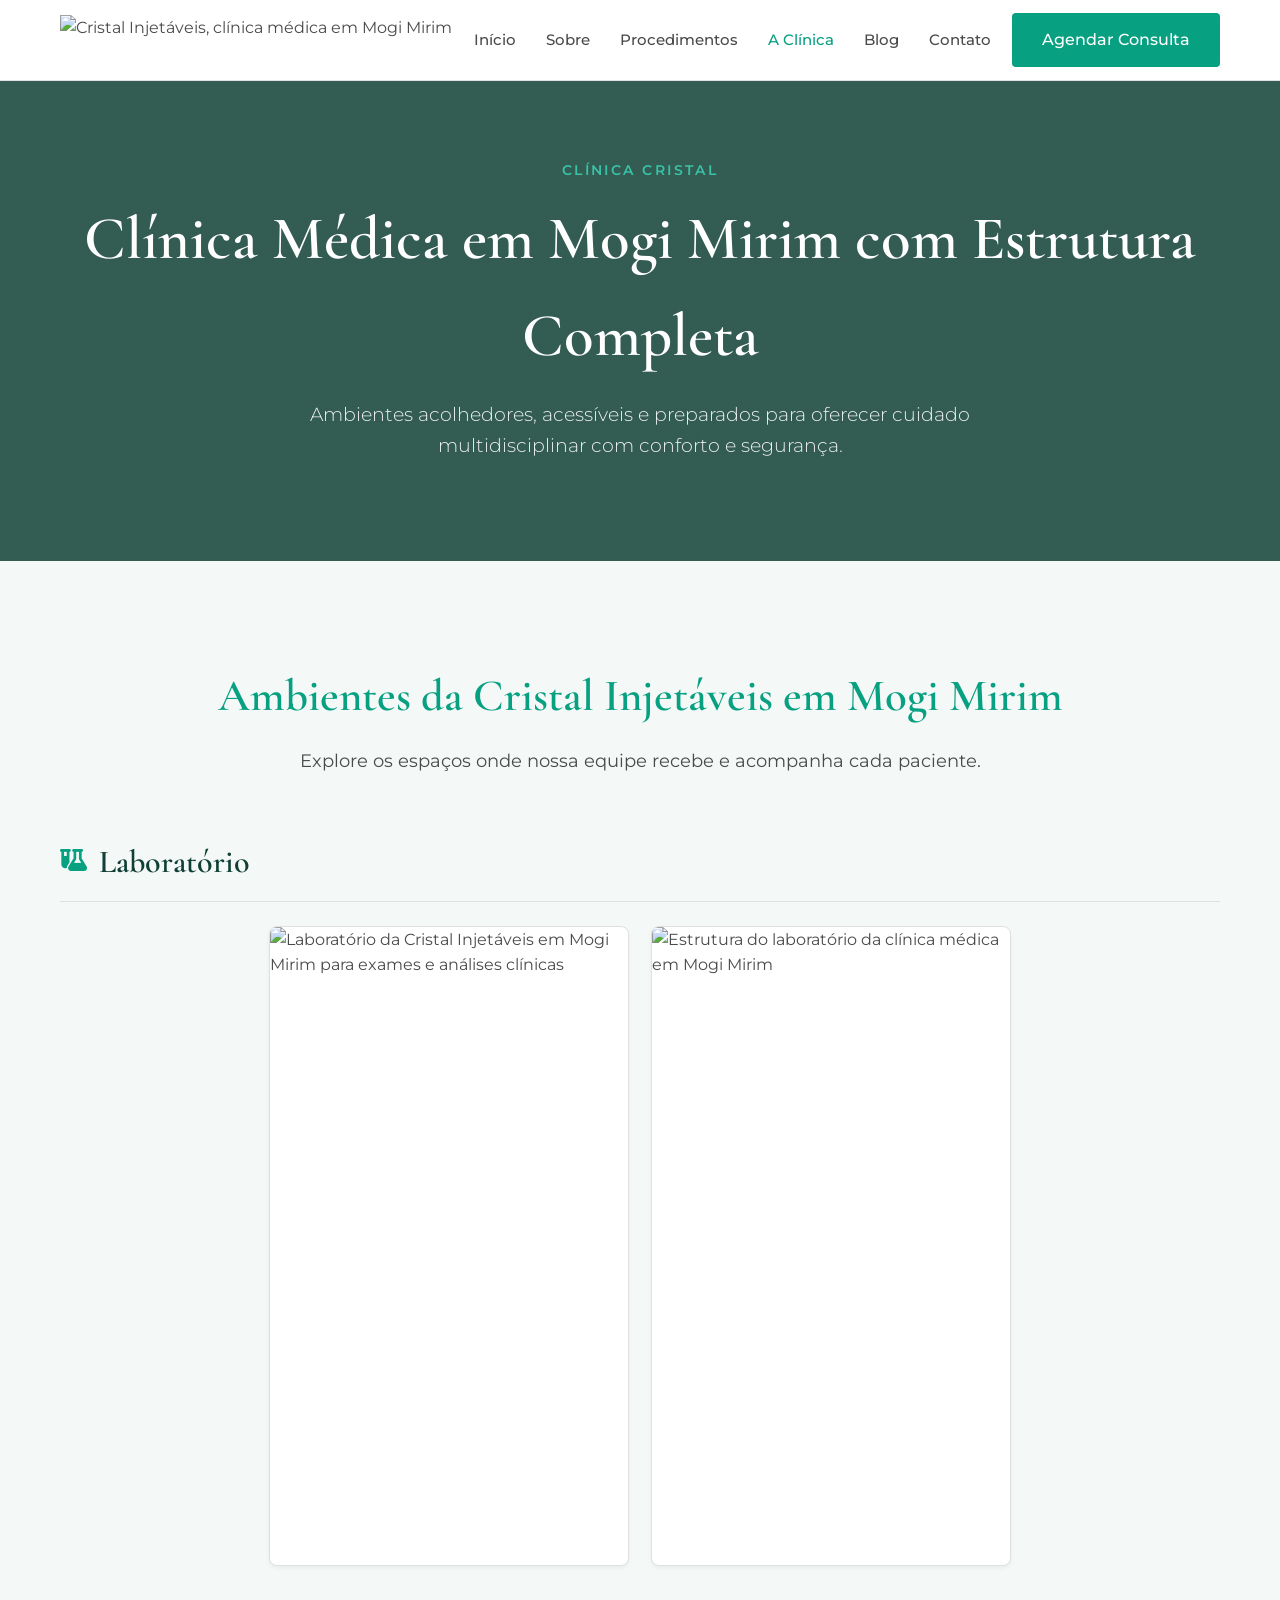
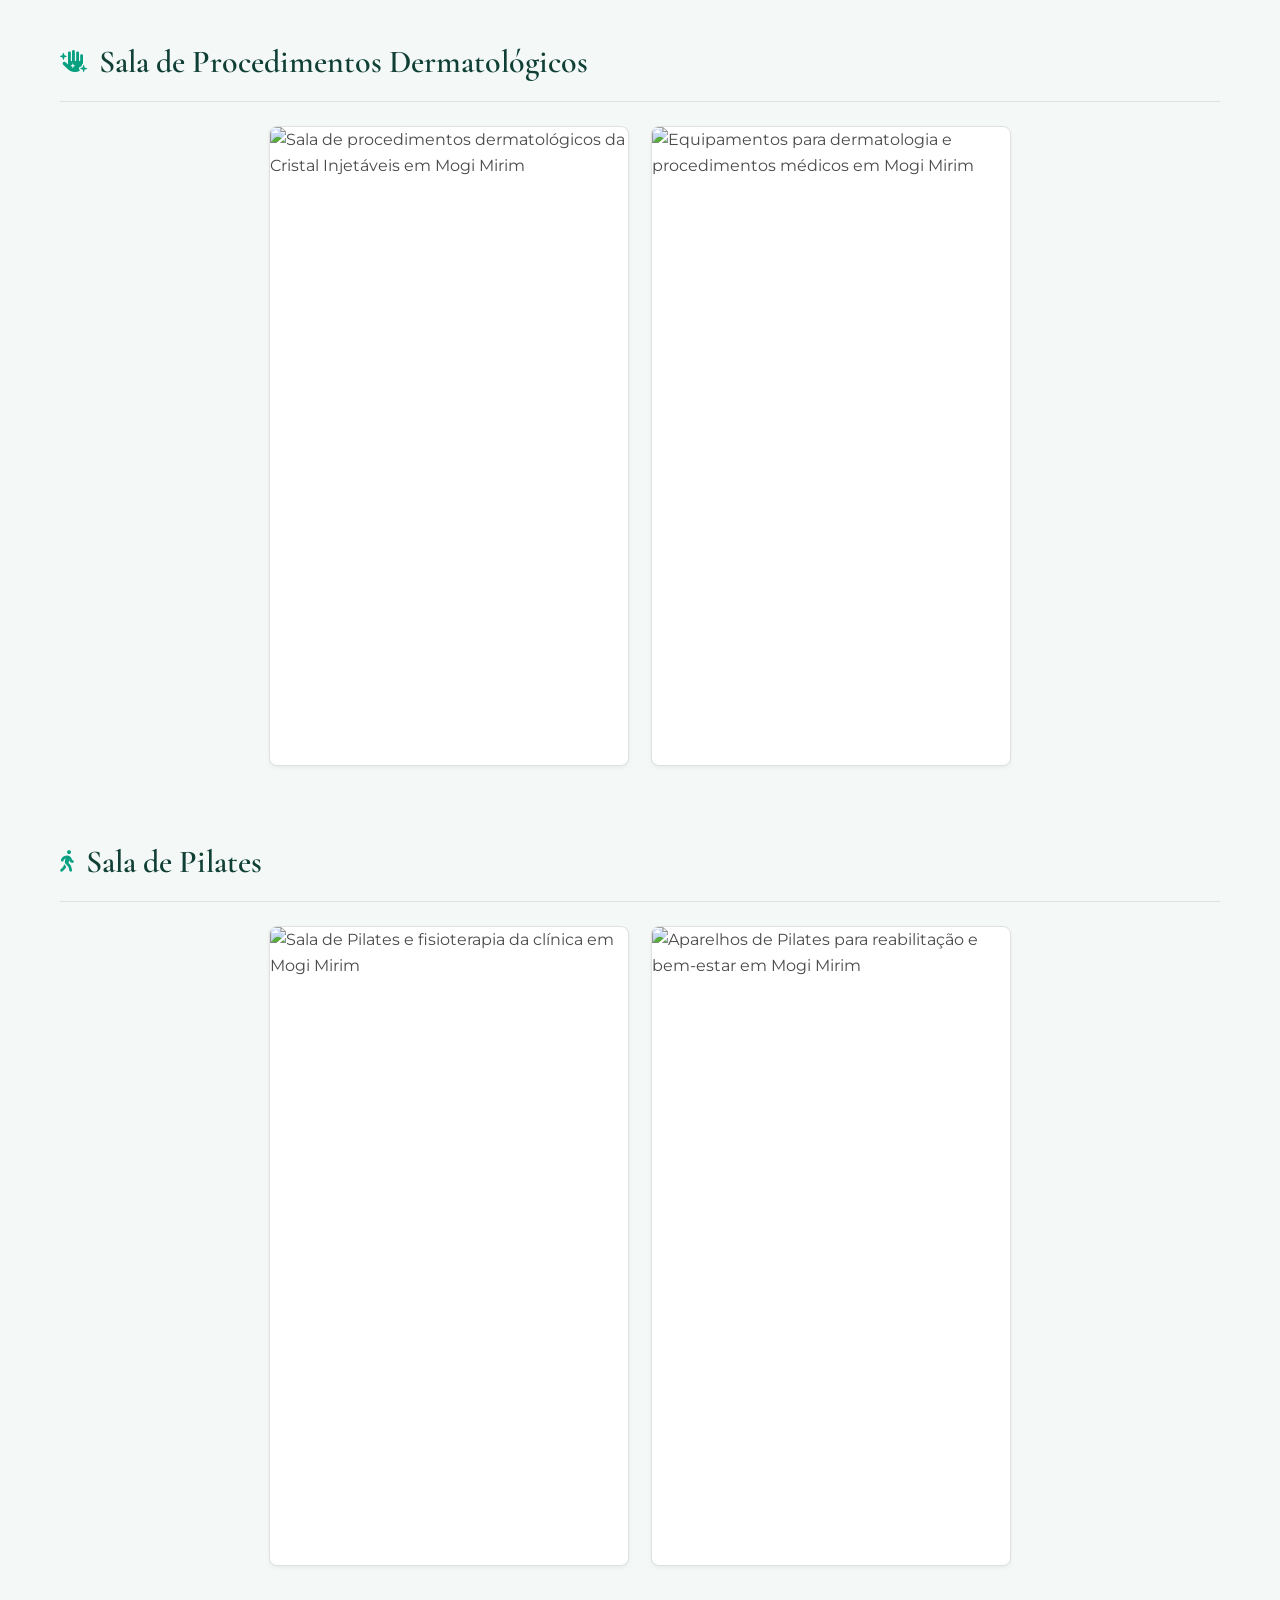
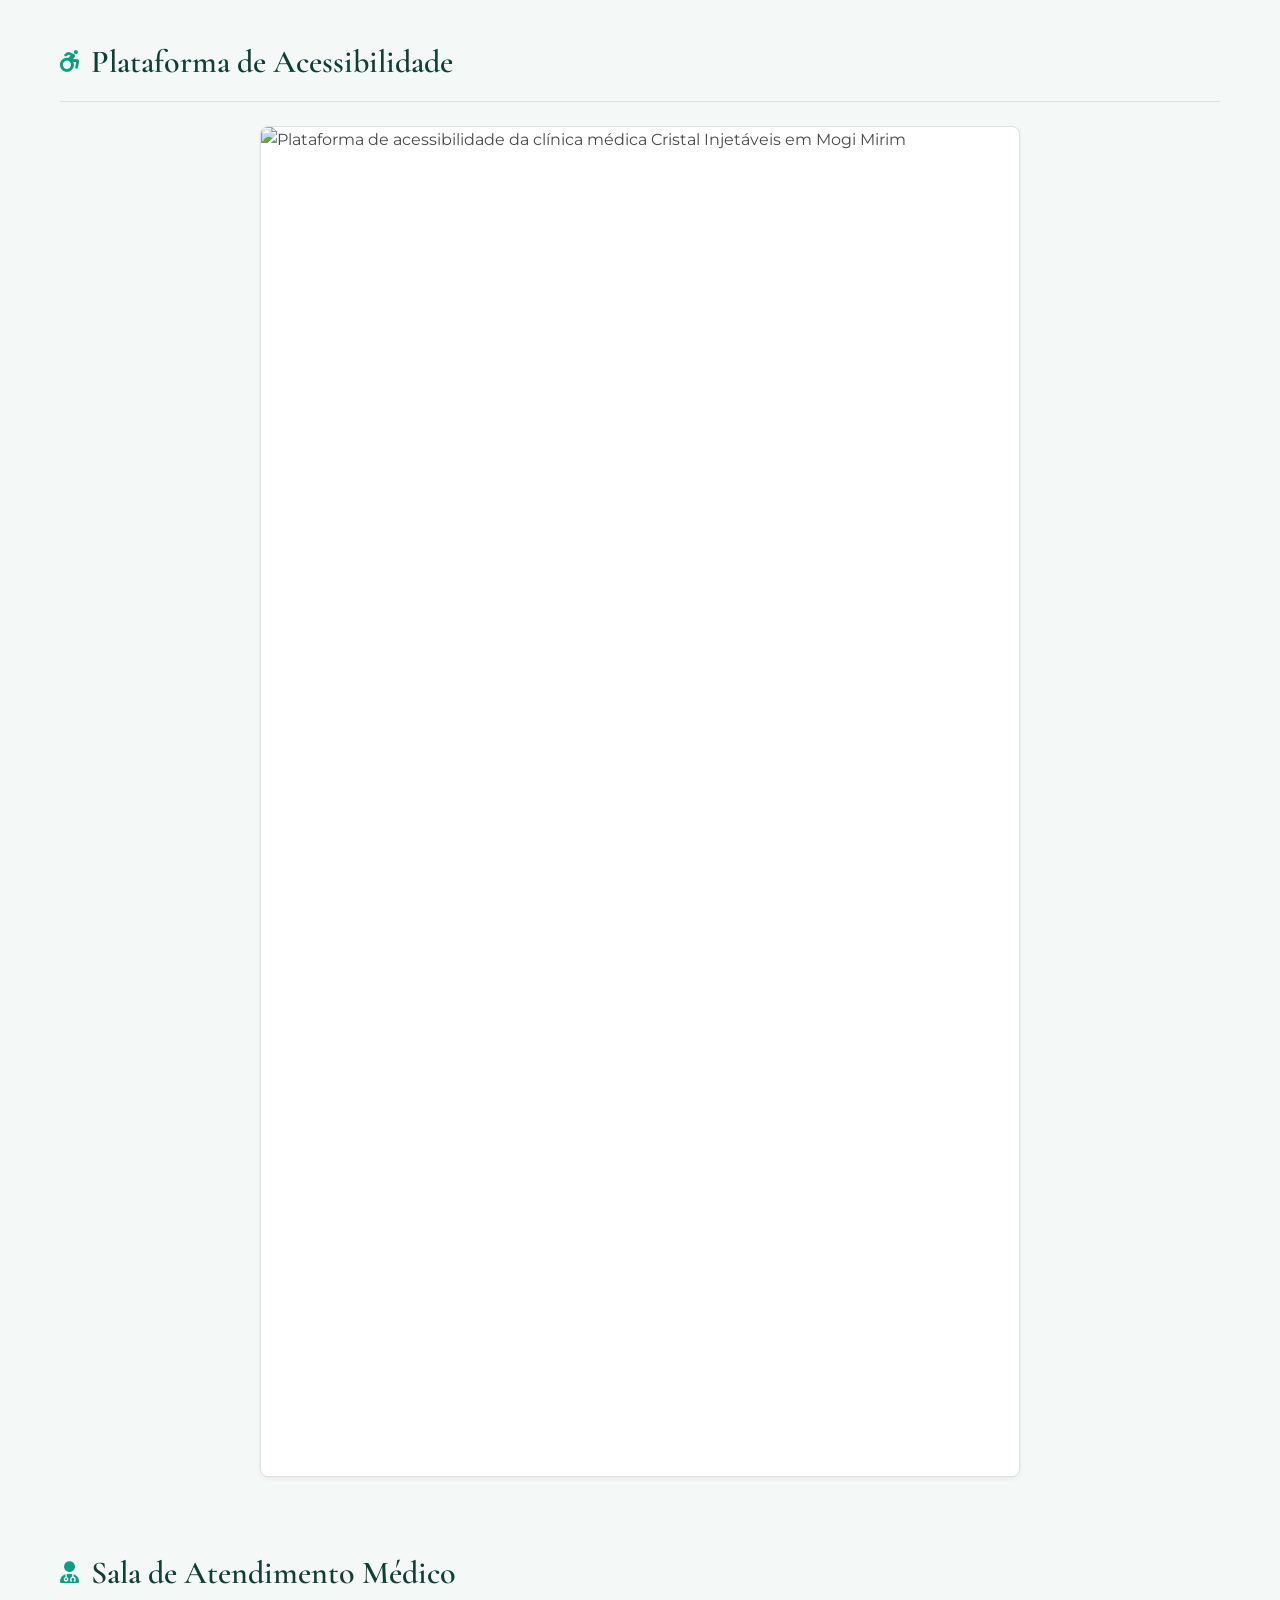
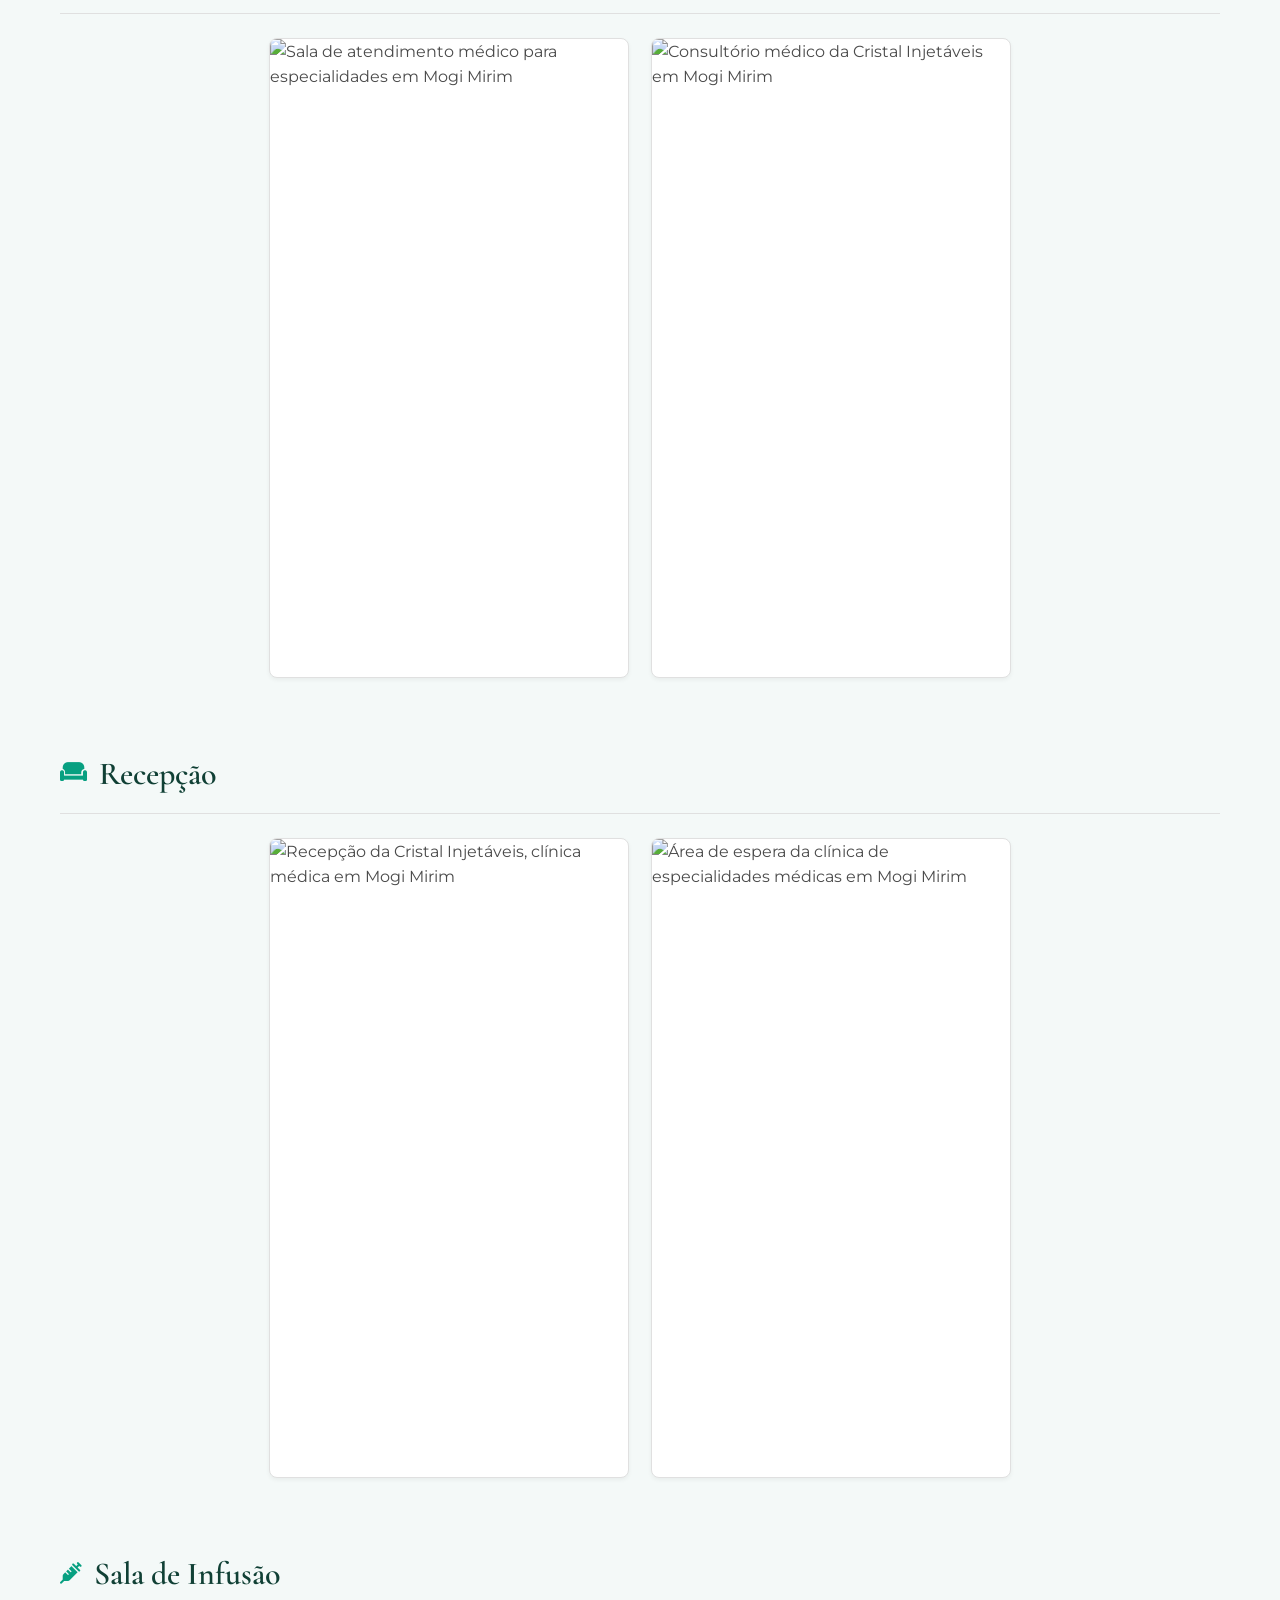
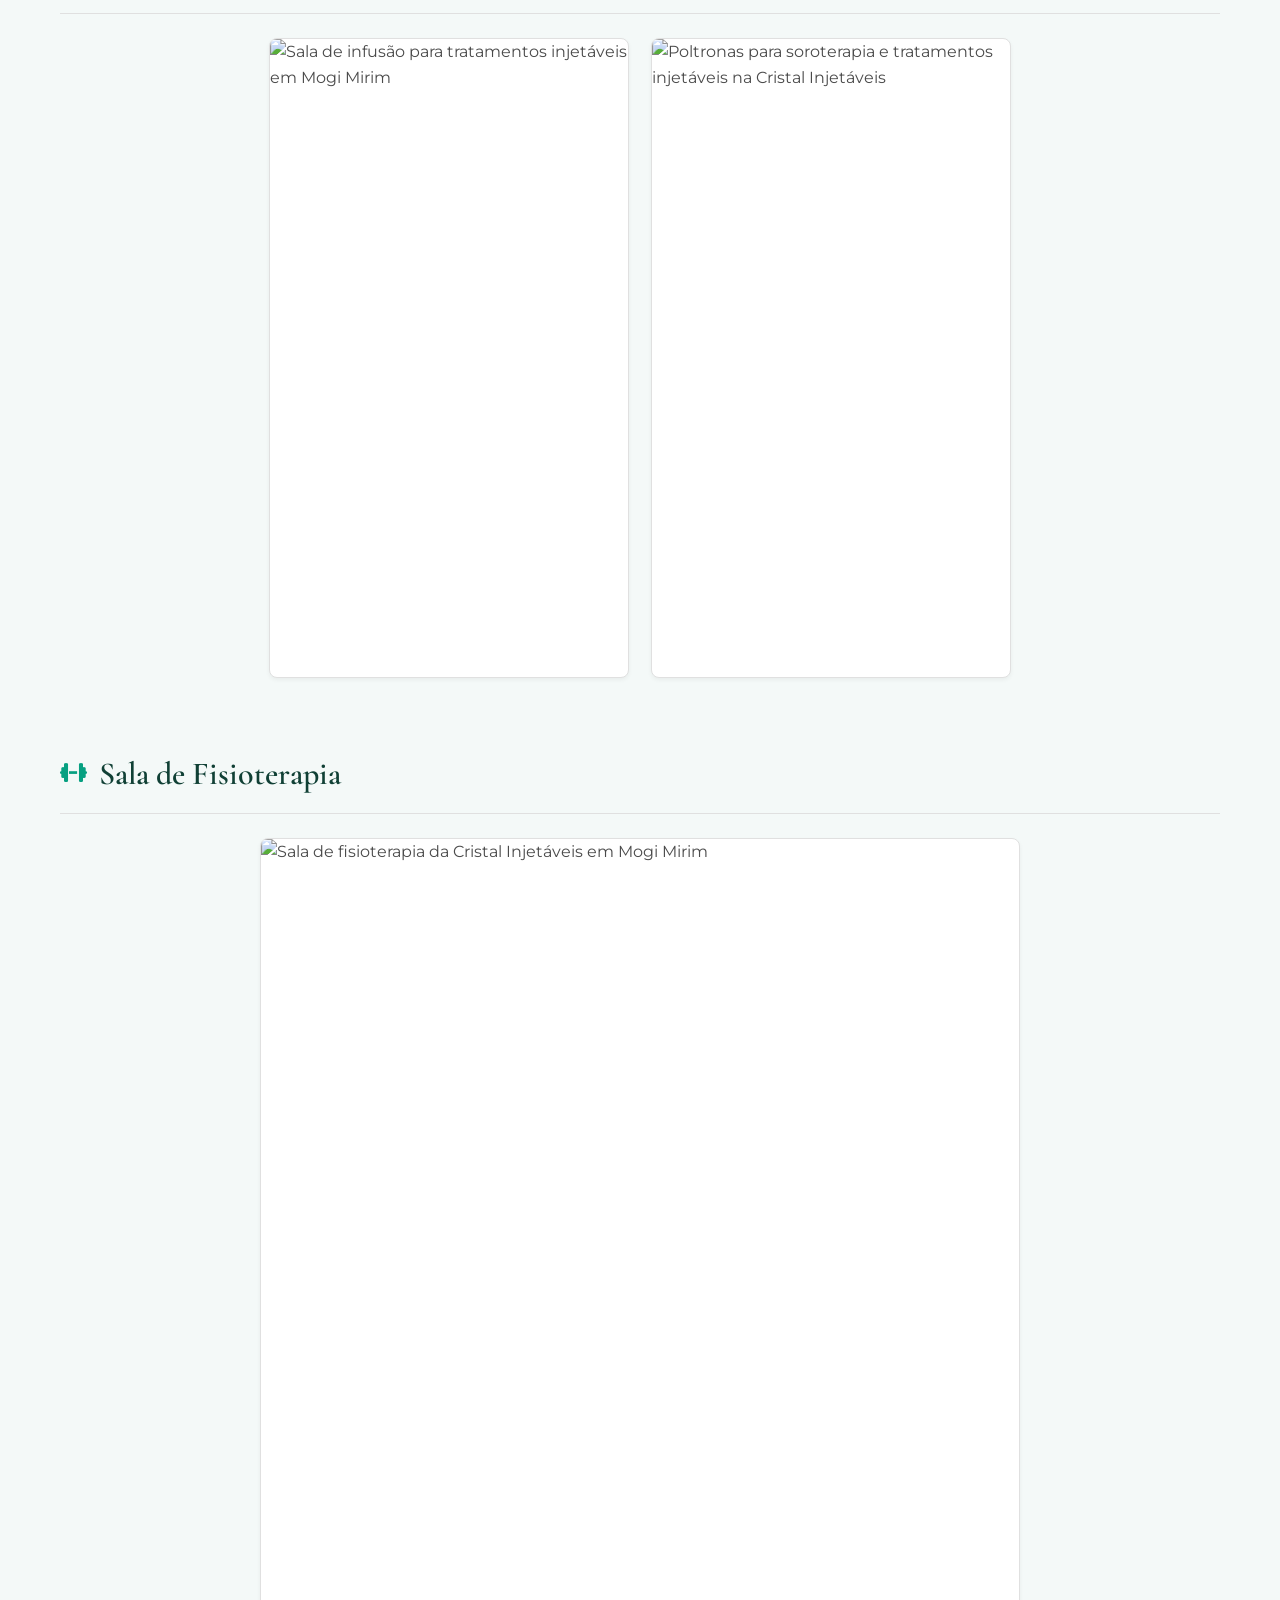
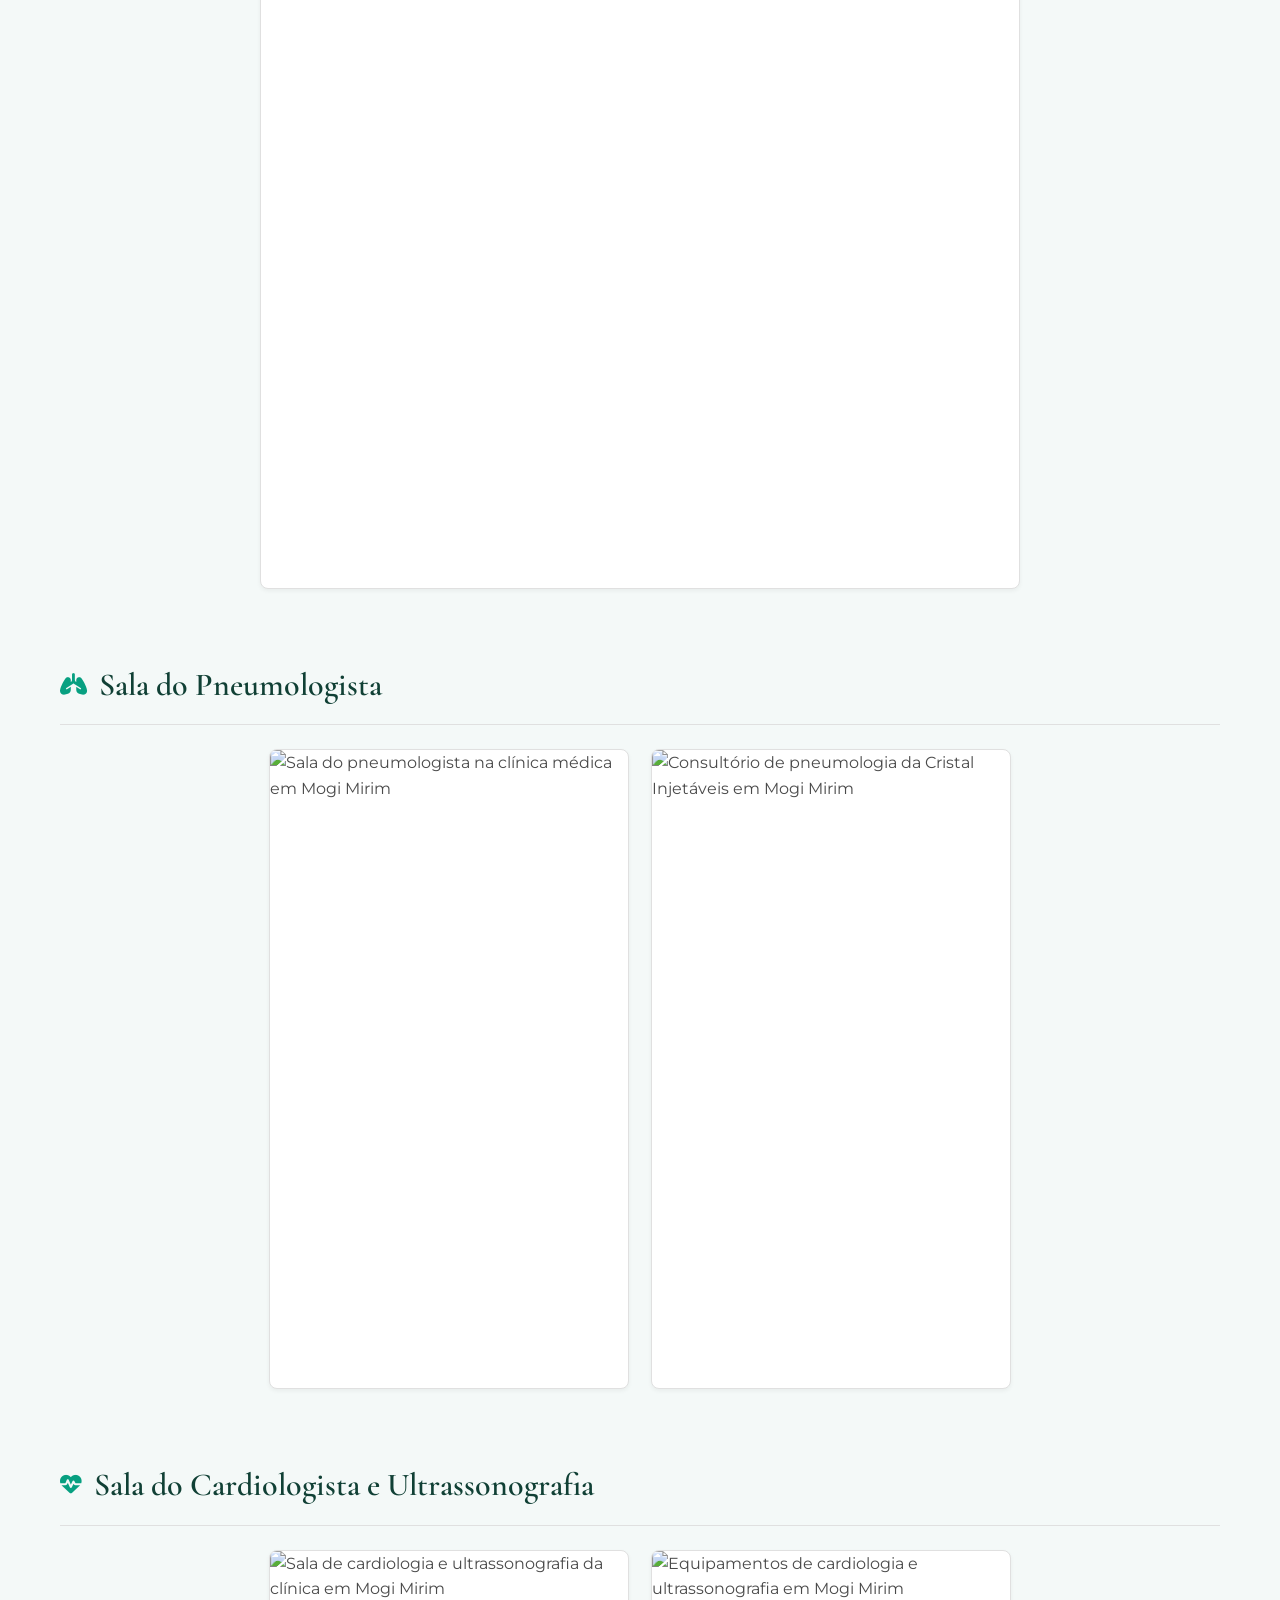
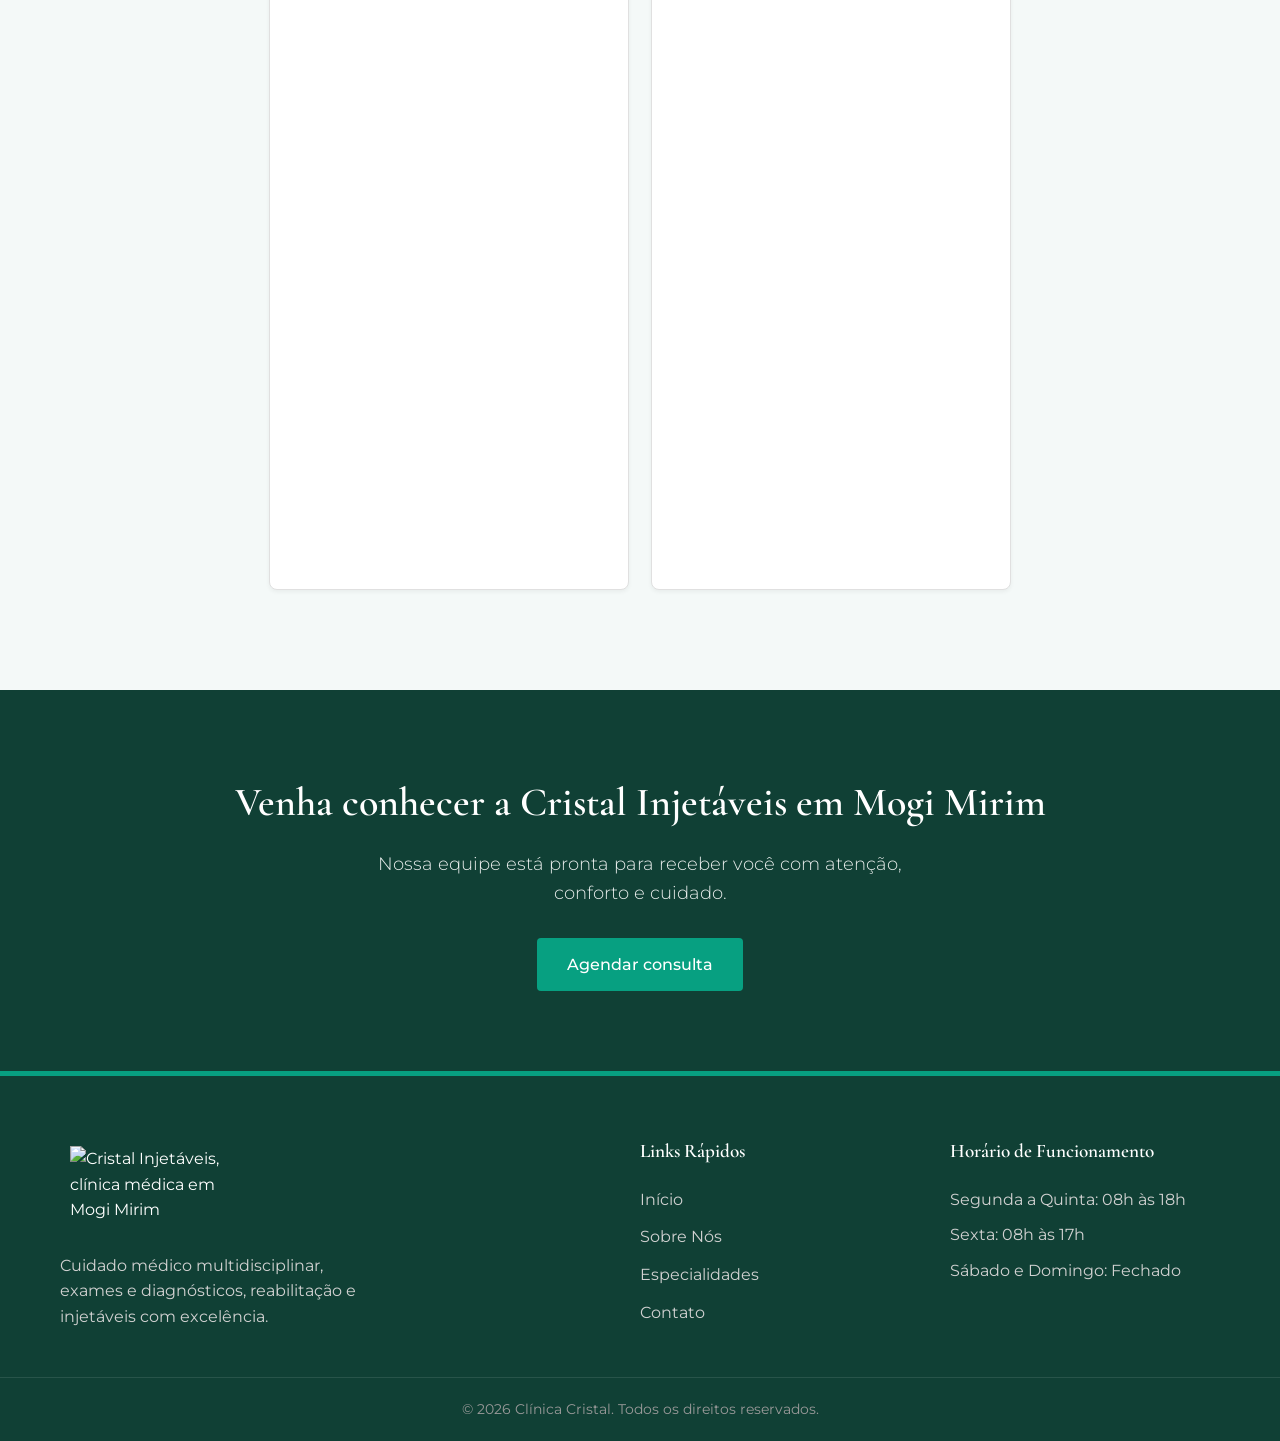
==== commit 954290bd: "feat: enhance SEO and metadata for clinic and article pages" ====
--- a/clinica.html
+++ b/clinica.html
@@ -4,21 +4,93 @@
 <head>
     <meta charset="UTF-8">
     <meta name="viewport" content="width=device-width, initial-scale=1.0">
-    <meta name="description" content="Conheça os ambientes e a infraestrutura da Clínica Cristal em Mogi Mirim.">
-    <title>Nossa Clínica | Clínica Cristal</title>
+    <title>Clínica Médica em Mogi Mirim - Estrutura e Especialidades | Cristal Injetáveis</title>
+    <meta name="description"
+        content="Conheça a estrutura da Cristal Injetáveis, clínica médica em Mogi Mirim - SP com neurologia, tratamentos injetáveis, acupuntura, cardiologia, dermatologia e fisioterapia.">
+    <meta name="robots" content="index,follow,max-snippet:-1,max-image-preview:large">
+    <link rel="canonical" href="https://www.cristalinjetaveis.com.br/clinica.html">
+    <meta property="og:type" content="website">
+    <meta property="og:title"
+        content="Clínica Médica em Mogi Mirim - Estrutura e Especialidades | Cristal Injetáveis">
+    <meta property="og:description"
+        content="Ambientes preparados para consultas médicas, neurologia, tratamentos injetáveis, acupuntura, exames, fisioterapia e bem-estar em Mogi Mirim.">
+    <meta property="og:image" content="https://i.ibb.co/JjtFXDVc/Recepcao3.jpg">
+    <meta property="og:url" content="https://www.cristalinjetaveis.com.br/clinica.html">
+    <meta property="og:locale" content="pt_BR">
+    <meta property="og:site_name" content="Cristal Injetáveis">
+    <meta name="twitter:card" content="summary_large_image">
+    <meta name="twitter:title" content="Clínica Médica em Mogi Mirim | Cristal Injetáveis">
+    <meta name="twitter:description"
+        content="Conheça a estrutura da Cristal Injetáveis para especialidades médicas e tratamentos injetáveis em Mogi Mirim.">
+    <meta name="twitter:image" content="https://i.ibb.co/JjtFXDVc/Recepcao3.jpg">
     <link rel="stylesheet" href="style.css">
     <link rel="icon" href="assets/favicon.ico" type="image/x-icon">
     <link rel="stylesheet" href="https://cdnjs.cloudflare.com/ajax/libs/font-awesome/6.4.0/css/all.min.css">
     <link
         href="https://fonts.googleapis.com/css2?family=Cormorant+Garamond:wght@400;600;700&family=Montserrat:wght@300;400;500;600&display=swap"
         rel="stylesheet">
+    <script type="application/ld+json">
+        {
+            "@context": "https://schema.org",
+            "@type": "MedicalBusiness",
+            "@id": "https://www.cristalinjetaveis.com.br/#medicalbusiness",
+            "name": "Cristal Injetáveis",
+            "alternateName": "Clínica Cristal",
+            "url": "https://www.cristalinjetaveis.com.br/clinica.html",
+            "image": [
+                "https://i.ibb.co/MyTZbSrk/logo.png",
+                "https://i.ibb.co/JjtFXDVc/Recepcao3.jpg"
+            ],
+            "logo": "https://i.ibb.co/MyTZbSrk/logo.png",
+            "description": "Clínica médica em Mogi Mirim - SP com estrutura para especialidades médicas, neurologia, acupuntura, cardiologia, dermatologia, fisioterapia, exames e tratamentos injetáveis.",
+            "telephone": "+55-19-3804-9666",
+            "address": {
+                "@type": "PostalAddress",
+                "streetAddress": "Avenida Brasília, 365, Nova Mogi",
+                "addressLocality": "Mogi Mirim",
+                "addressRegion": "SP",
+                "addressCountry": "BR"
+            },
+            "geo": {
+                "@type": "GeoCoordinates",
+                "latitude": -22.4313,
+                "longitude": -46.9578
+            },
+            "areaServed": {
+                "@type": "City",
+                "name": "Mogi Mirim"
+            },
+            "medicalSpecialty": [
+                "Neurologic",
+                "Cardiovascular",
+                "Dermatologic",
+                "Physiotherapy",
+                "Acupuncture"
+            ],
+            "knowsAbout": [
+                "Neurologia",
+                "Neuropediatria",
+                "Acupuntura",
+                "Tratamentos injetáveis",
+                "Soroterapia",
+                "Cardiologia",
+                "Pneumologia",
+                "Dermatologia",
+                "Ultrassonografia",
+                "Fisioterapia",
+                "Pilates",
+                "Medicina ortomolecular",
+                "Bioimpedância"
+            ]
+        }
+    </script>
 </head>
 
 <body>
     <header class="header" id="header">
         <div class="container nav-container">
             <a href="index.html" class="logo" aria-label="Página inicial"><img src="https://i.ibb.co/MyTZbSrk/logo.png"
-                    alt="Clínica Cristal"></a>
+                    alt="Cristal Injetáveis, clínica médica em Mogi Mirim"></a>
             <nav class="navbar" aria-label="Navegação principal">
                 <ul class="nav-menu">
                     <li class="nav-item"><a href="index.html#home" class="nav-link">Início</a></li>
@@ -44,7 +116,7 @@
         <section class="clinica-hero">
             <div class="container">
                 <p class="clinica-eyebrow">Clínica Cristal</p>
-                <h1>Conheça nossa estrutura</h1>
+                <h1>Clínica Médica em Mogi Mirim com Estrutura Completa</h1>
                 <p>Ambientes acolhedores, acessíveis e preparados para oferecer cuidado multidisciplinar com conforto e
                     segurança.</p>
             </div>
@@ -52,7 +124,7 @@
         <section class="section clinic-gallery-section">
             <div class="container">
                 <div class="section-header reveal">
-                    <h2 class="section-title">Nossos ambientes</h2>
+                    <h2 class="section-title">Ambientes da Cristal Injetáveis em Mogi Mirim</h2>
                     <p class="section-description">Explore os espaços onde nossa equipe recebe e acompanha cada
                         paciente.</p>
                 </div>
@@ -60,78 +132,91 @@
                     <section class="environment reveal">
                         <h2><i class="fa-solid fa-flask-vial"></i>Laboratório</h2>
                         <div class="environment-grid"><img src="https://i.ibb.co/JWtjP4q4/laboratorio1.jpg"
-                                alt="Laboratório da Clínica Cristal" loading="lazy"><img
-                                src="https://i.ibb.co/kVVTHHMp/laboratorio2.jpg" alt="Estrutura do laboratório"
+                                alt="Laboratório da Cristal Injetáveis em Mogi Mirim para exames e análises clínicas"
+                                loading="lazy"><img src="https://i.ibb.co/kVVTHHMp/laboratorio2.jpg"
+                                alt="Estrutura do laboratório da clínica médica em Mogi Mirim"
                                 loading="lazy">
                         </div>
                     </section>
                     <section class="environment reveal">
                         <h2><i class="fa-solid fa-hand-sparkles"></i>Sala de Procedimentos Dermatológicos</h2>
                         <div class="environment-grid"><img src="https://i.ibb.co/Tx4w0cVp/sala-Dermatologico.jpg"
-                                alt="Sala de procedimentos dermatológicos" loading="lazy"><img
+                                alt="Sala de procedimentos dermatológicos da Cristal Injetáveis em Mogi Mirim"
+                                loading="lazy"><img
                                 src="https://i.ibb.co/rf5qmyvB/sala-Dermatologico2.jpg"
-                                alt="Equipamentos para procedimentos dermatológicos" loading="lazy"></div>
+                                alt="Equipamentos para dermatologia e procedimentos médicos em Mogi Mirim"
+                                loading="lazy"></div>
                     </section>
                     <section class="environment reveal">
                         <h2><i class="fa-solid fa-person-walking"></i>Sala de Pilates</h2>
                         <div class="environment-grid"><img src="https://i.ibb.co/FqxKcKf9/Pilates11.jpg"
-                                alt="Sala de Pilates" loading="lazy"><img src="https://i.ibb.co/1tz1kdvt/Pilates2.jpg"
-                                alt="Aparelhos da sala de Pilates" loading="lazy"></div>
+                                alt="Sala de Pilates e fisioterapia da clínica em Mogi Mirim" loading="lazy"><img
+                                src="https://i.ibb.co/1tz1kdvt/Pilates2.jpg"
+                                alt="Aparelhos de Pilates para reabilitação e bem-estar em Mogi Mirim" loading="lazy">
+                        </div>
                     </section>
                     <section class="environment reveal">
                         <h2><i class="fa-solid fa-wheelchair-move"></i>Plataforma de Acessibilidade</h2>
                         <div class="environment-grid environment-grid-single"><img
-                                src="https://i.ibb.co/FbKQ1rqr/Acessibilidade.jpg" alt="Plataforma de acessibilidade"
+                                src="https://i.ibb.co/FbKQ1rqr/Acessibilidade.jpg"
+                                alt="Plataforma de acessibilidade da clínica médica Cristal Injetáveis em Mogi Mirim"
                                 loading="lazy"></div>
                     </section>
                     <section class="environment reveal">
                         <h2><i class="fa-solid fa-user-doctor"></i>Sala de Atendimento Médico</h2>
                         <div class="environment-grid"><img src="https://i.ibb.co/gks9d54/Atendimento-Medico1.jpg"
-                                alt="Sala de atendimento médico" loading="lazy"><img
+                                alt="Sala de atendimento médico para especialidades em Mogi Mirim" loading="lazy"><img
                                 src="https://i.ibb.co/V48qXjT/Atendimento-Medico2.jpg"
-                                alt="Consultório de atendimento médico" loading="lazy"></div>
+                                alt="Consultório médico da Cristal Injetáveis em Mogi Mirim" loading="lazy"></div>
                     </section>
                     <section class="environment reveal">
                         <h2><i class="fa-solid fa-couch"></i>Recepção</h2>
                         <div class="environment-grid"><img src="https://i.ibb.co/d4XhfxWF/Recepcao.jpg"
-                                alt="Recepção da Clínica Cristal" loading="lazy"><img
-                                src="https://i.ibb.co/JjtFXDVc/Recepcao3.jpg" alt="Área de espera da recepção"
-                                loading="lazy">
+                                alt="Recepção da Cristal Injetáveis, clínica médica em Mogi Mirim" loading="lazy"><img
+                                src="https://i.ibb.co/JjtFXDVc/Recepcao3.jpg"
+                                alt="Área de espera da clínica de especialidades médicas em Mogi Mirim" loading="lazy">
+                        </div>
                     </section>
                     <section class="environment reveal">
                         <h2><i class="fa-solid fa-syringe"></i>Sala de Infusão</h2>
                         <div class="environment-grid"><img src="https://i.ibb.co/DH4J5yZW/Infusao.jpg"
-                                alt="Sala de infusão" loading="lazy"><img src="https://i.ibb.co/ch4sFGTb/Infusao3.jpg"
-                                alt="Poltronas da sala de infusão" loading="lazy"></div>
+                                alt="Sala de infusão para tratamentos injetáveis em Mogi Mirim" loading="lazy"><img
+                                src="https://i.ibb.co/ch4sFGTb/Infusao3.jpg"
+                                alt="Poltronas para soroterapia e tratamentos injetáveis na Cristal Injetáveis"
+                                loading="lazy"></div>
                     </section>
                     <section class="environment reveal">
                         <h2><i class="fa-solid fa-dumbbell"></i>Sala de Fisioterapia</h2>
                         <div class="environment-grid environment-grid-single"><img
-                                src="https://i.ibb.co/Zp4wXZN7/Fisioterapia.jpg" alt="Sala de fisioterapia"
+                                src="https://i.ibb.co/Zp4wXZN7/Fisioterapia.jpg"
+                                alt="Sala de fisioterapia da Cristal Injetáveis em Mogi Mirim"
                                 loading="lazy">
                         </div>
                     </section>
                     <section class="environment reveal">
                         <h2><i class="fa-solid fa-lungs"></i>Sala do Pneumologista</h2>
                         <div class="environment-grid"><img src="https://i.ibb.co/C32HpkmD/Pneumologista1.jpg"
-                                alt="Sala do pneumologista" loading="lazy"><img
-                                src="https://i.ibb.co/qSNKjhp/Pneumologista2.jpg" alt="Consultório do pneumologista"
-                                loading="lazy"></div>
+                                alt="Sala do pneumologista na clínica médica em Mogi Mirim" loading="lazy"><img
+                                src="https://i.ibb.co/qSNKjhp/Pneumologista2.jpg"
+                                alt="Consultório de pneumologia da Cristal Injetáveis em Mogi Mirim" loading="lazy">
+                        </div>
                     </section>
                     <section class="environment reveal">
                         <h2><i class="fa-solid fa-heart-pulse"></i>Sala do Cardiologista e Ultrassonografia</h2>
                         <div class="environment-grid"><img
                                 src="https://i.ibb.co/x817Swnq/Cardiologista-Ultrassonografia1.jpg"
-                                alt="Sala do cardiologista e ultrassonografia" loading="lazy"><img
+                                alt="Sala de cardiologia e ultrassonografia da clínica em Mogi Mirim"
+                                loading="lazy"><img
                                 src="https://i.ibb.co/HWq1ZrF/Cardiologista-Ultrassonografia2.jpg"
-                                alt="Equipamentos de cardiologia e ultrassonografia" loading="lazy"></div>
+                                alt="Equipamentos de cardiologia e ultrassonografia em Mogi Mirim" loading="lazy">
+                        </div>
                     </section>
                 </div>
             </div>
         </section>
         <section class="cta-section">
             <div class="container reveal">
-                <h2>Venha conhecer a Clínica Cristal</h2>
+                <h2>Venha conhecer a Cristal Injetáveis em Mogi Mirim</h2>
                 <p>Nossa equipe está pronta para receber você com atenção, conforto e cuidado.</p><a
                     href="https://wa.me/5519996465072?text=Olá!%20Gostaria%20de%20agendar%20uma%20consulta"
                     target="_blank" rel="noopener" class="btn btn-primary">Agendar consulta</a>
@@ -140,7 +225,8 @@
     </main>
     <footer class="footer">
         <div class="container footer-container">
-            <div class="footer-brand"><img src="https://i.ibb.co/MyTZbSrk/logo.png" alt="Clínica Cristal"
+            <div class="footer-brand"><img src="https://i.ibb.co/MyTZbSrk/logo.png"
+                    alt="Cristal Injetáveis, clínica médica em Mogi Mirim"
                     class="footer-logo">
                 <p>Cuidado médico multidisciplinar, exames e diagnósticos, reabilitação e injetáveis com excelência.</p>
             </div>
@@ -173,4 +259,4 @@
     </script>
 </body>
 
-</html>+</html>
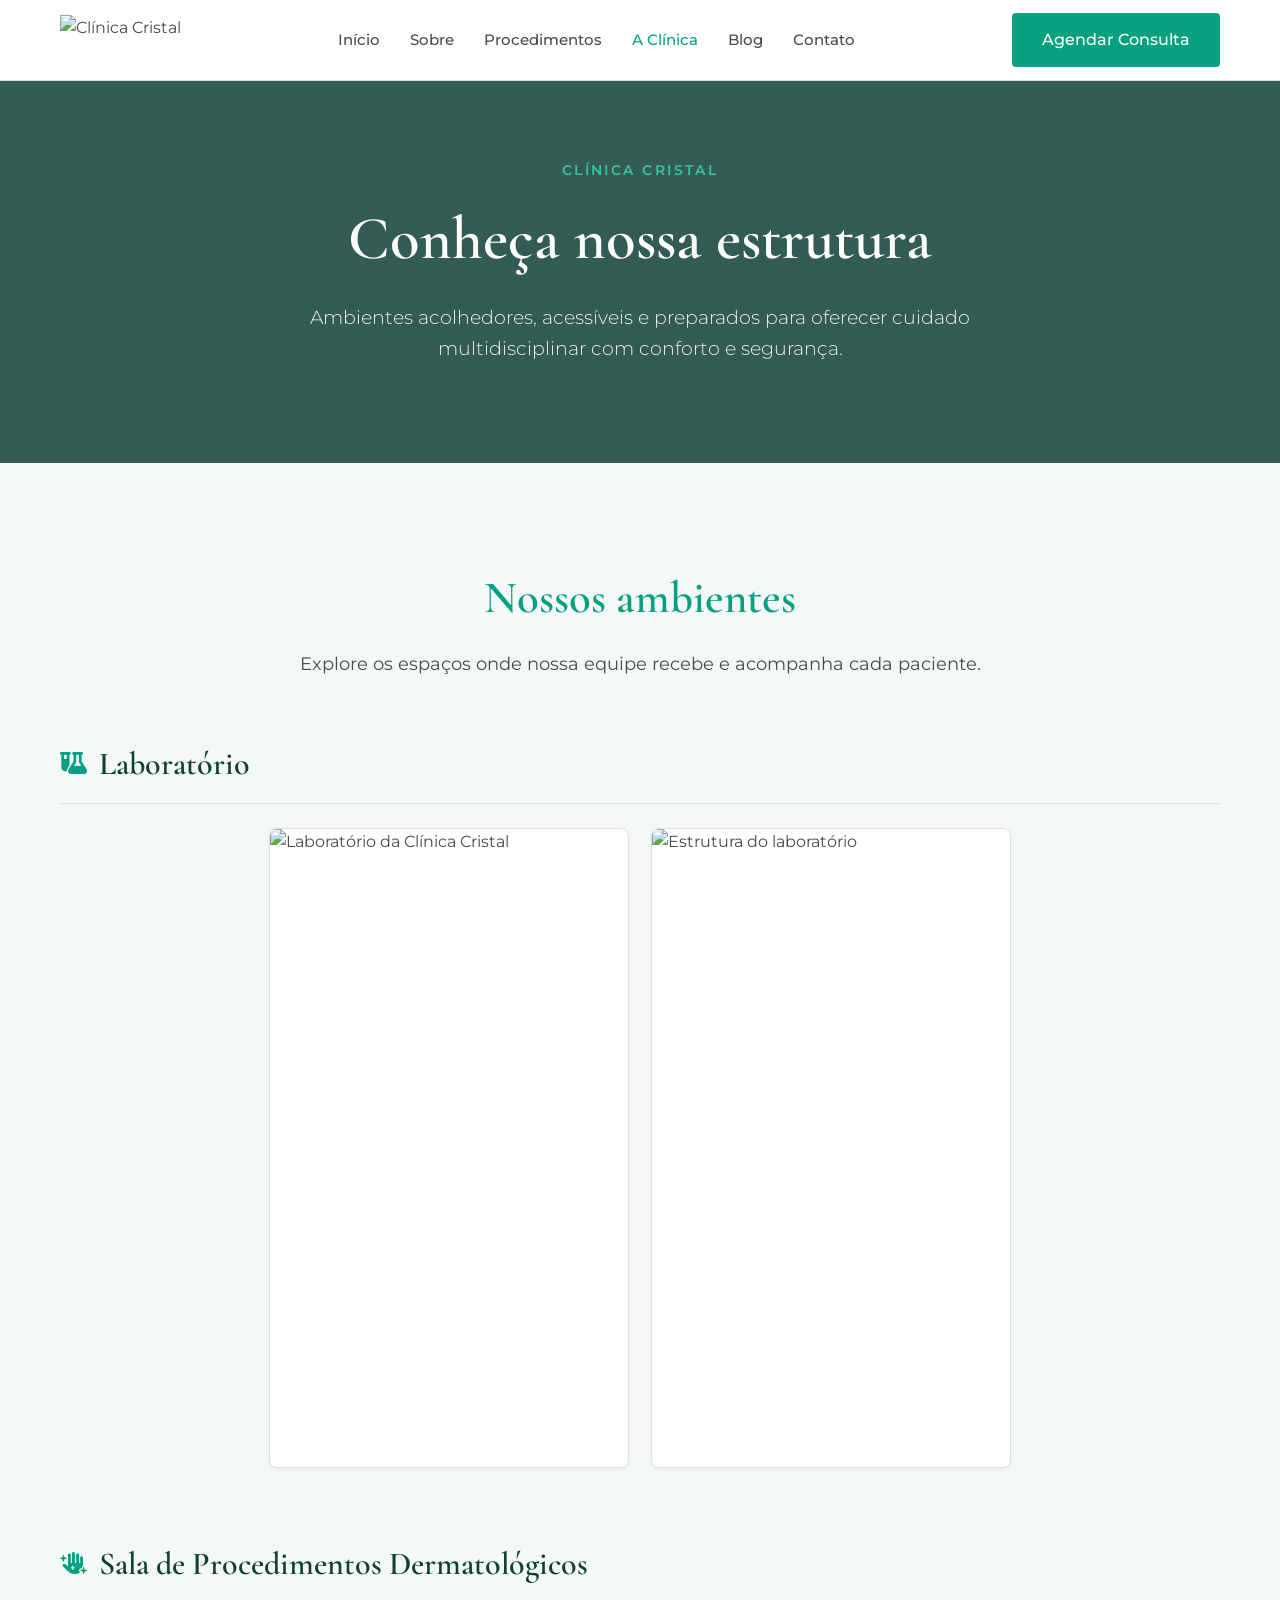
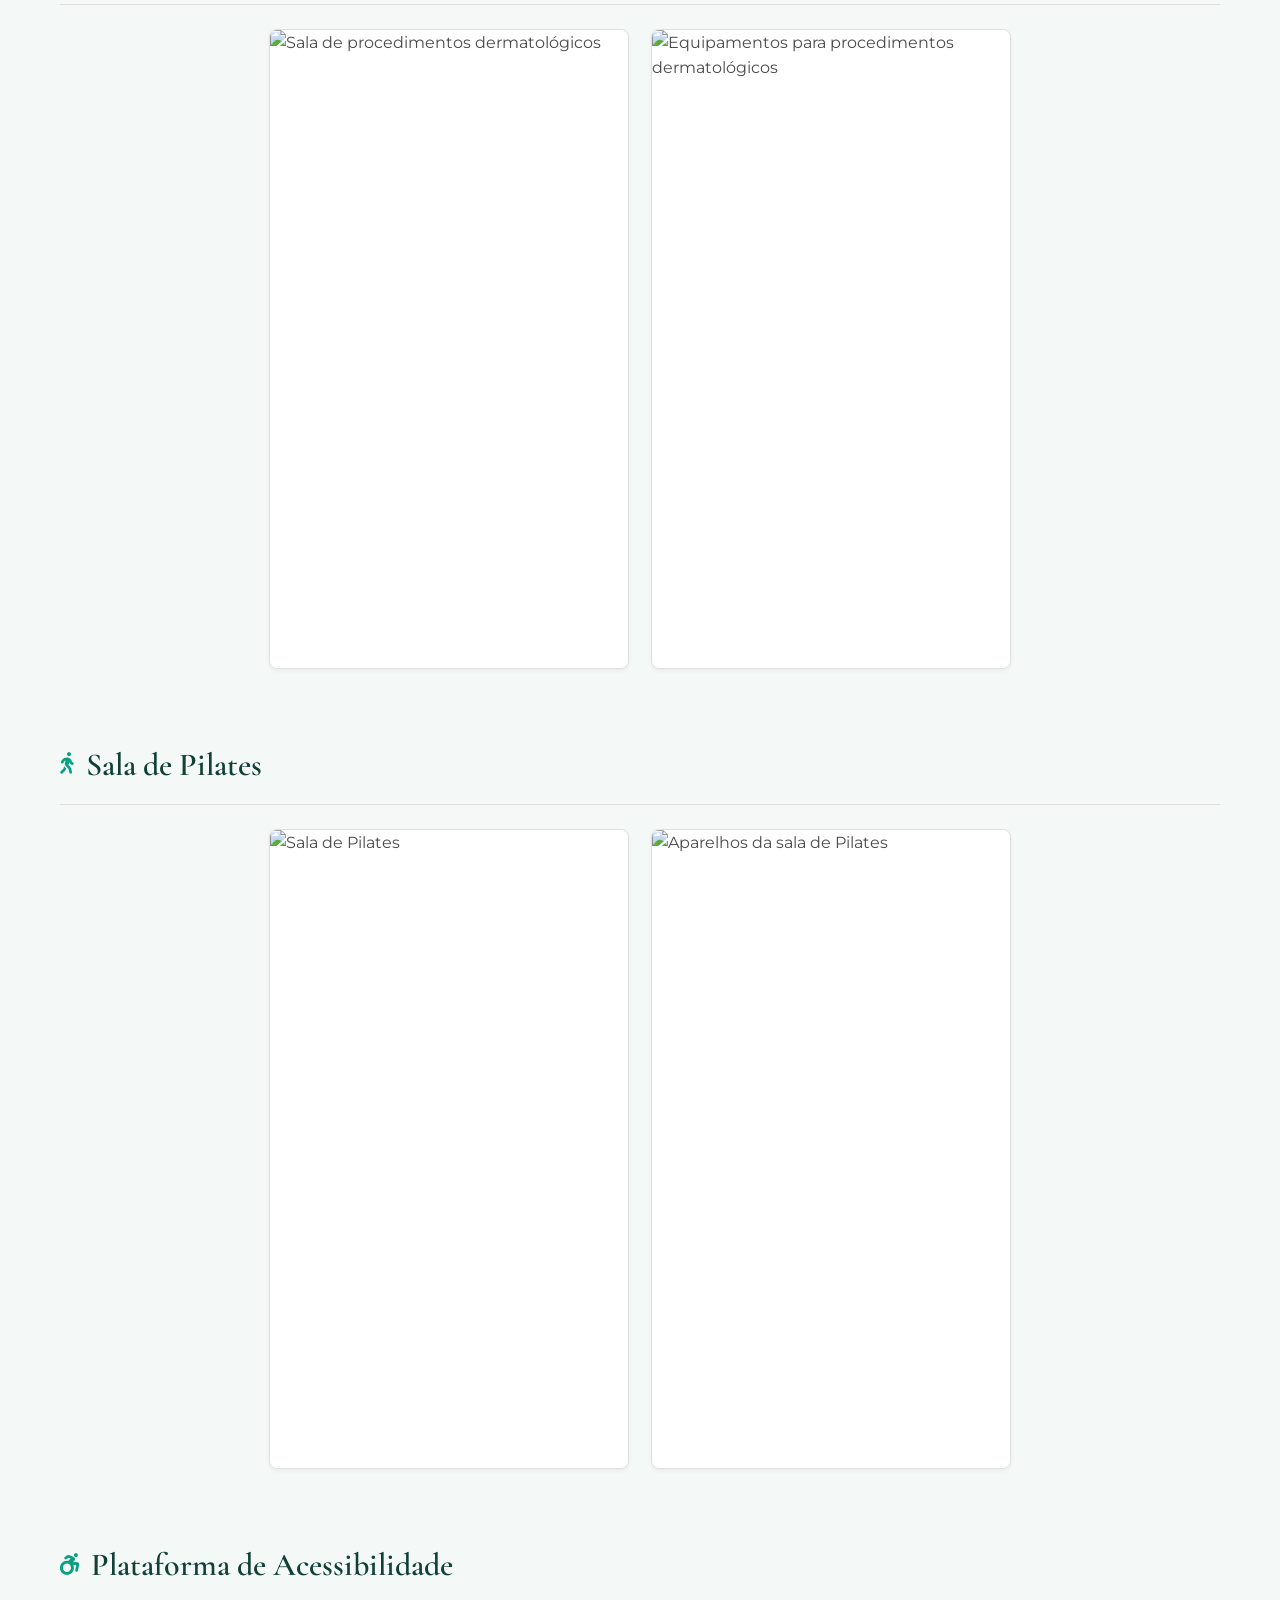
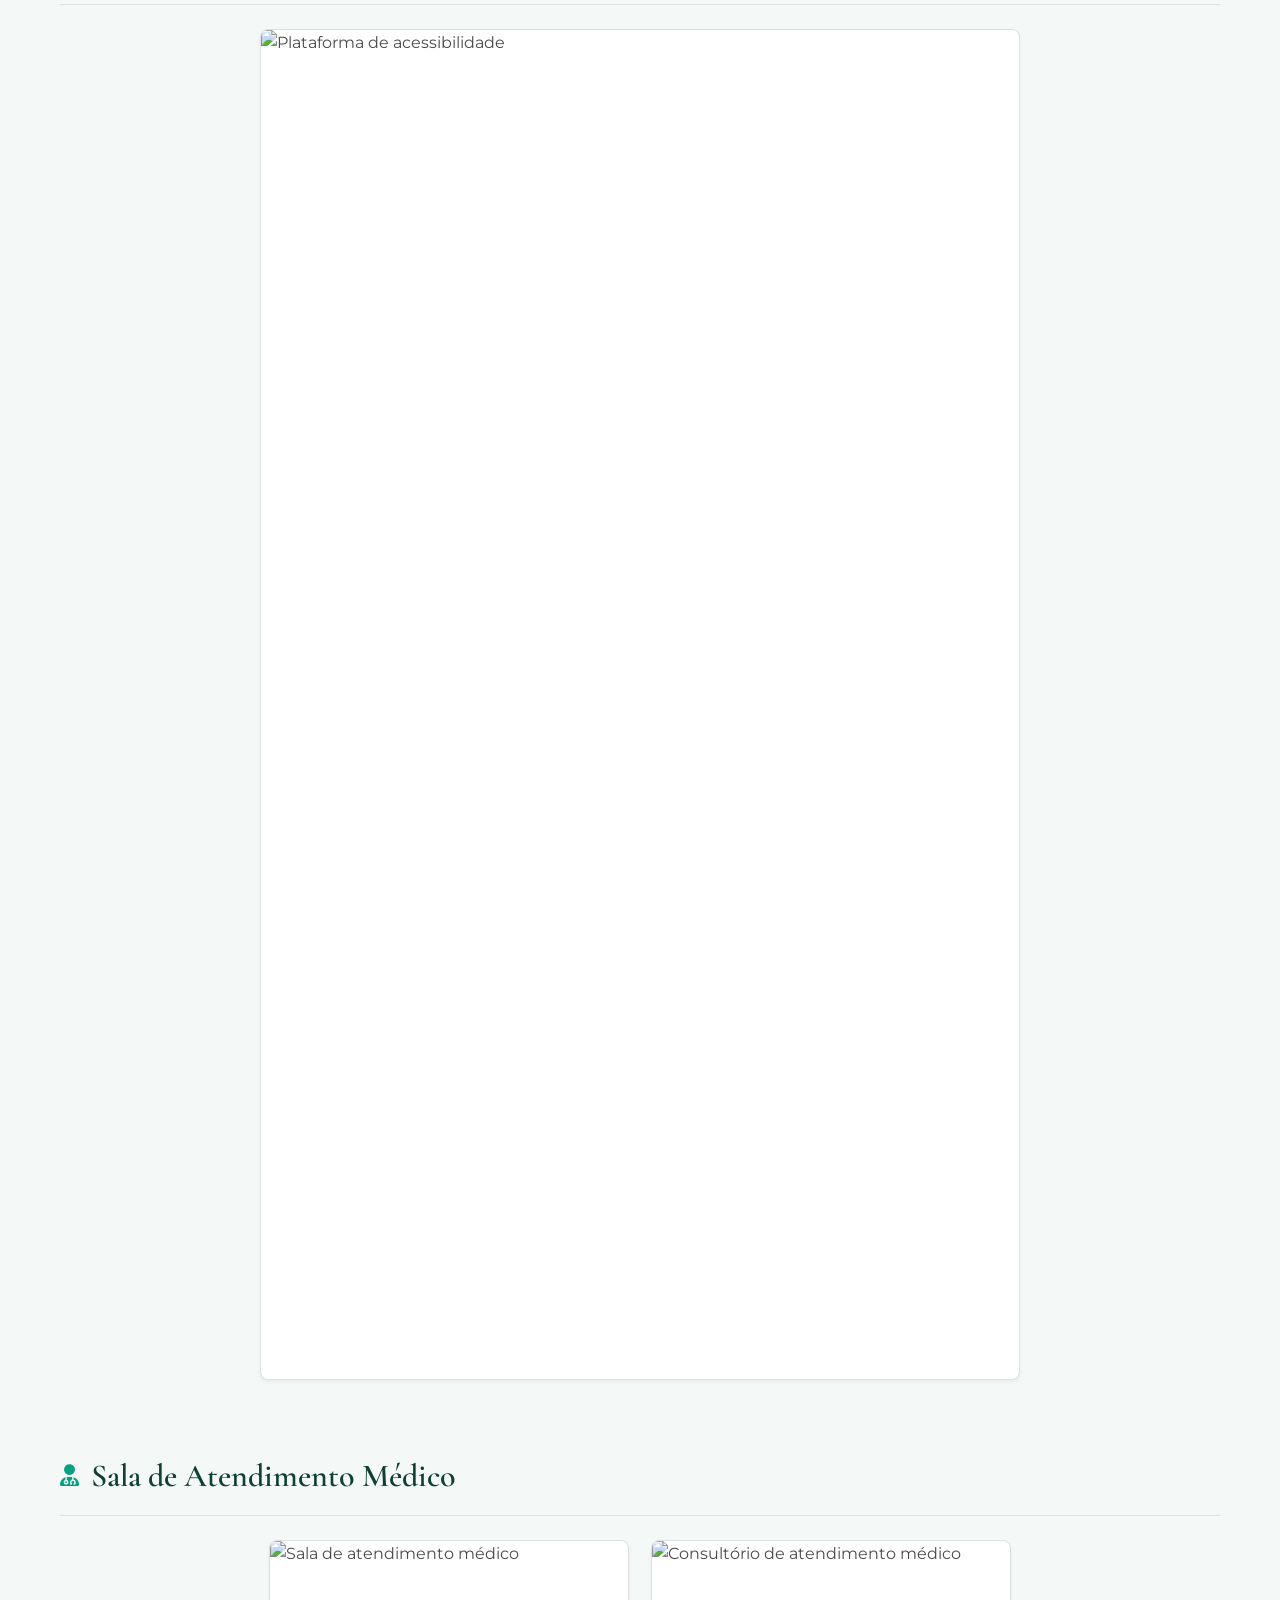
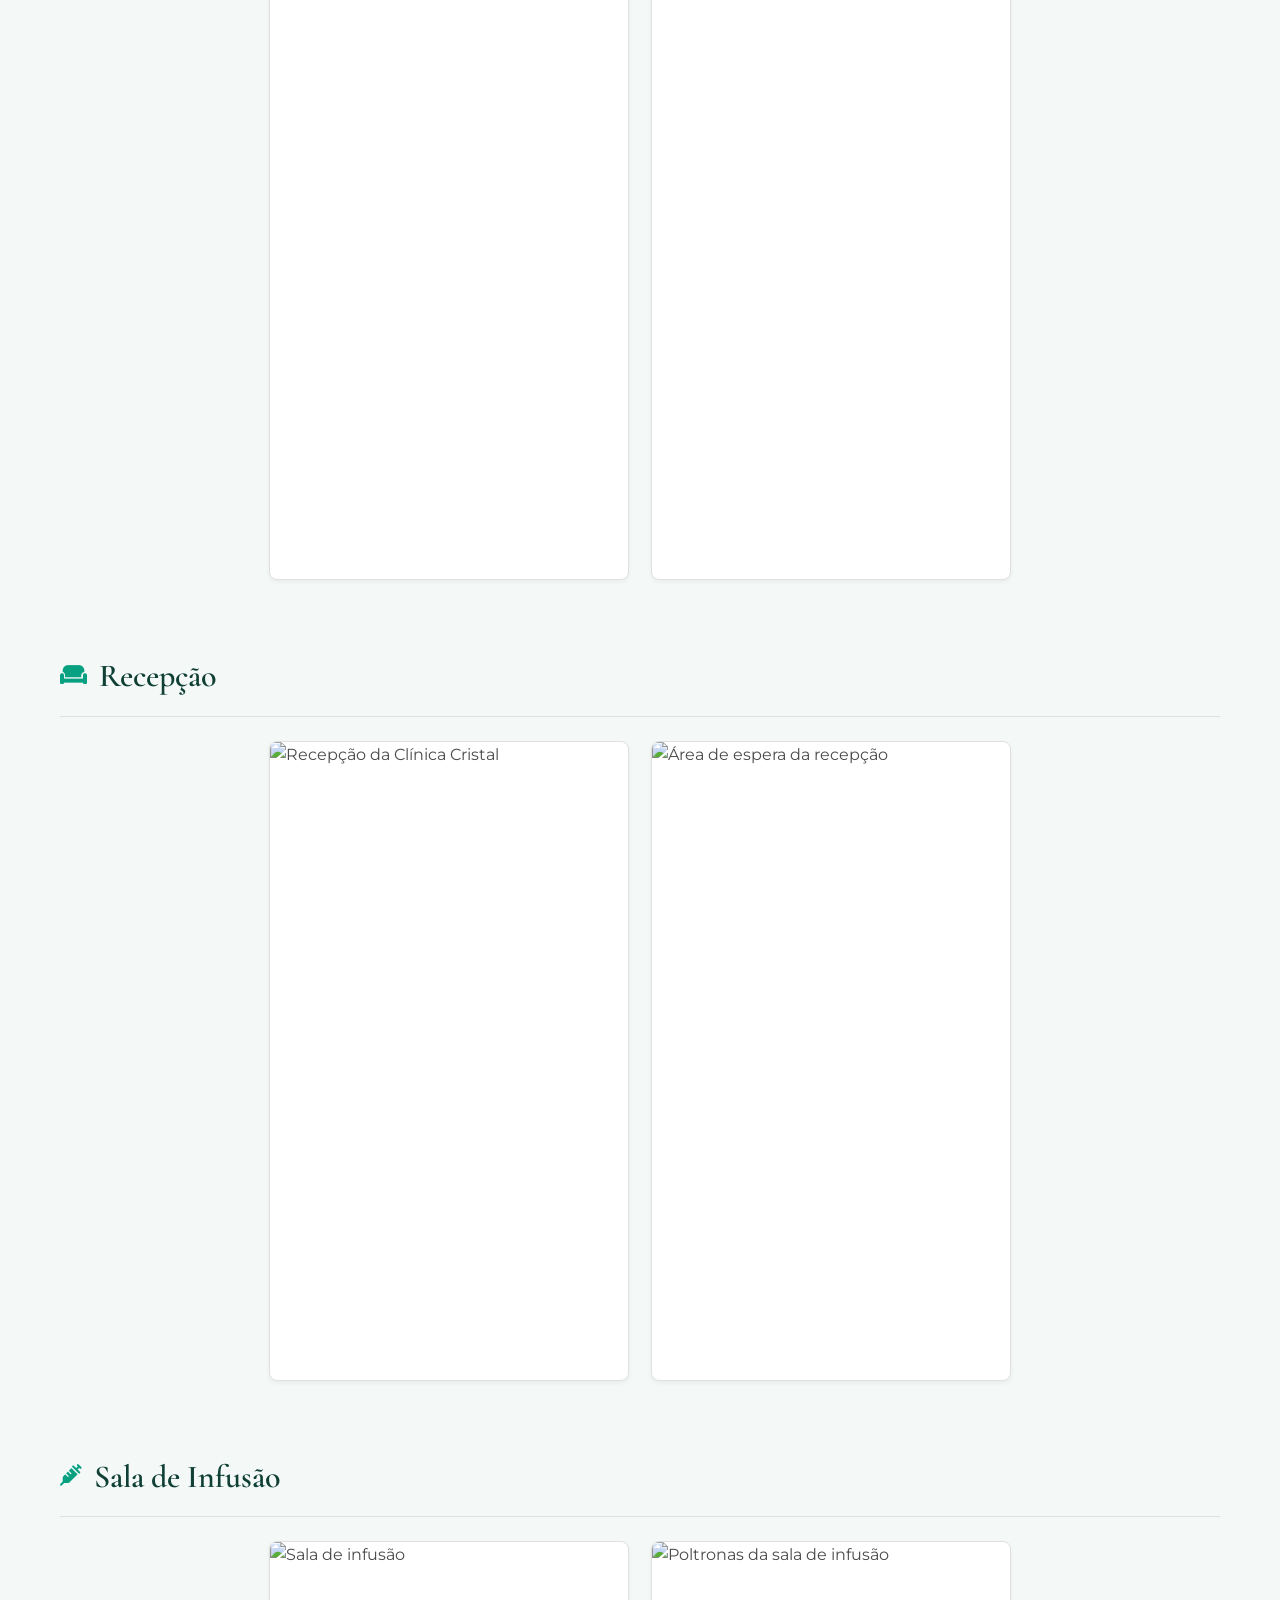
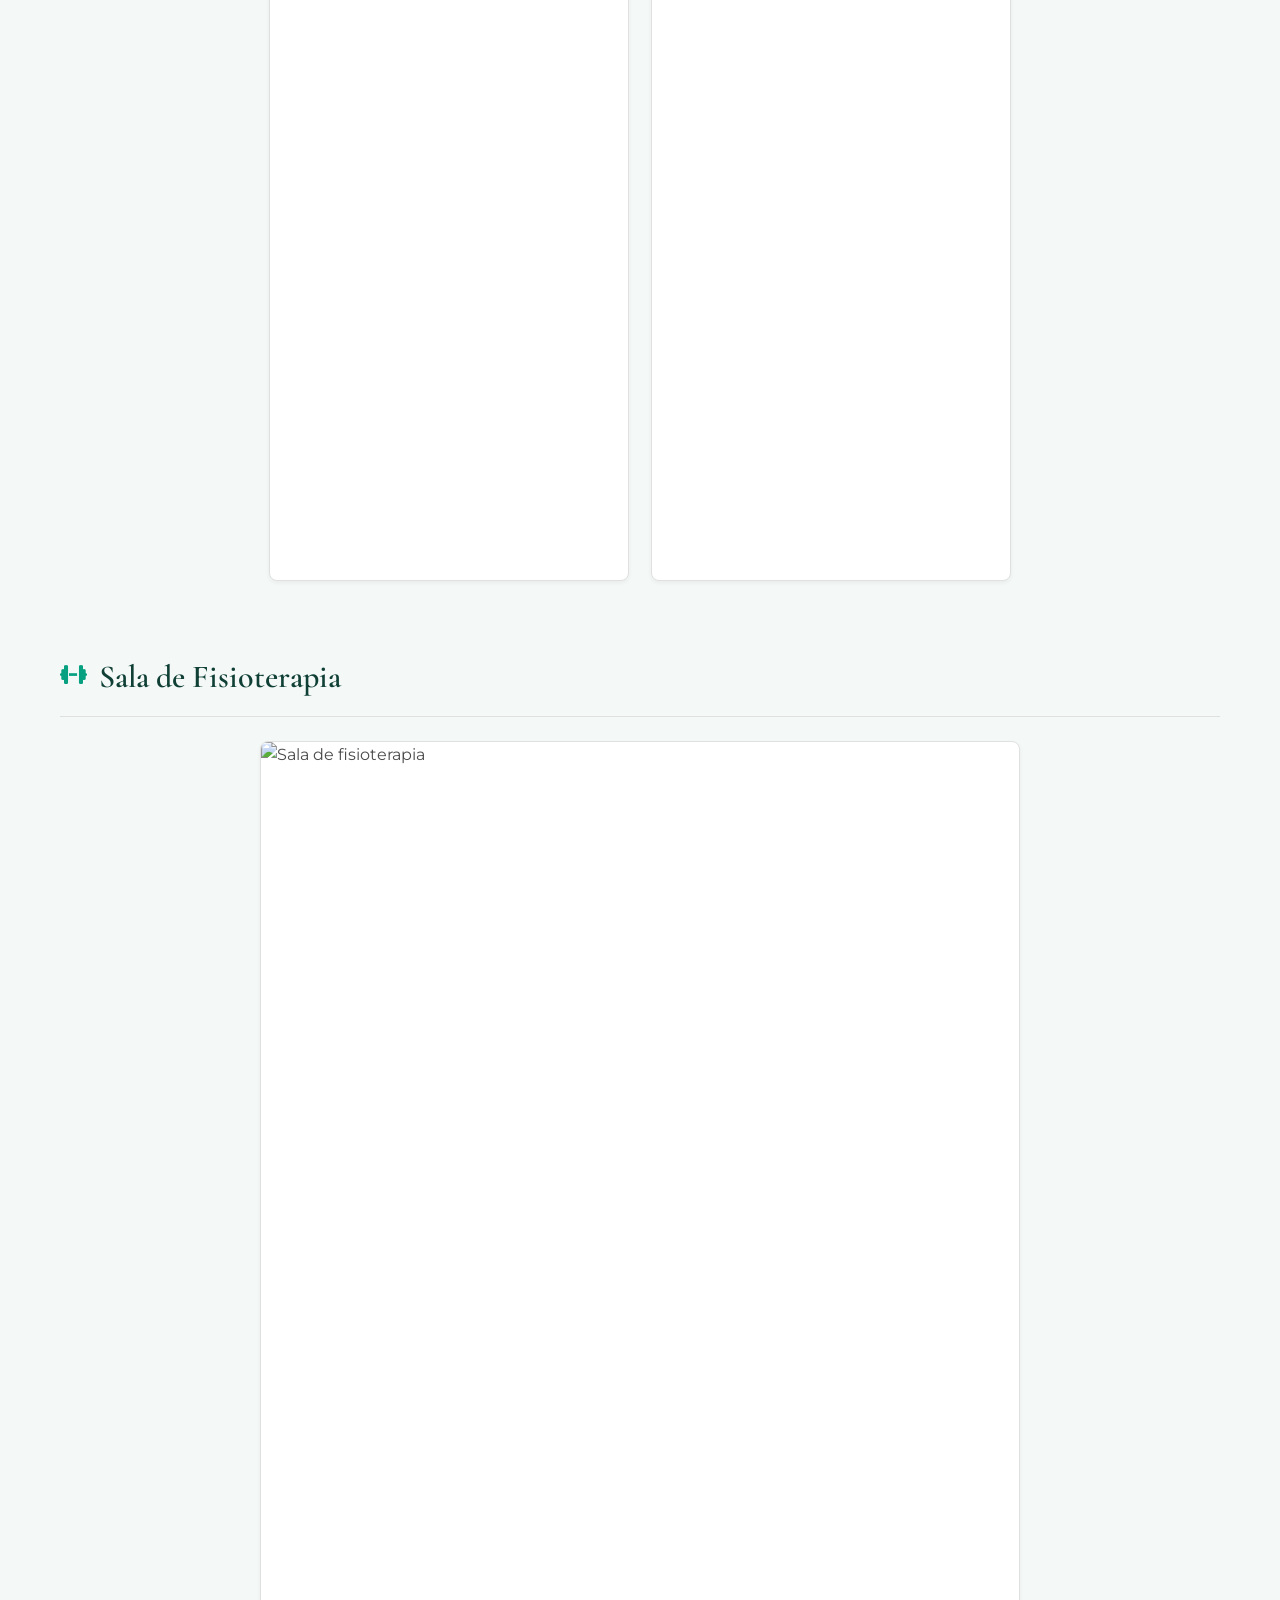
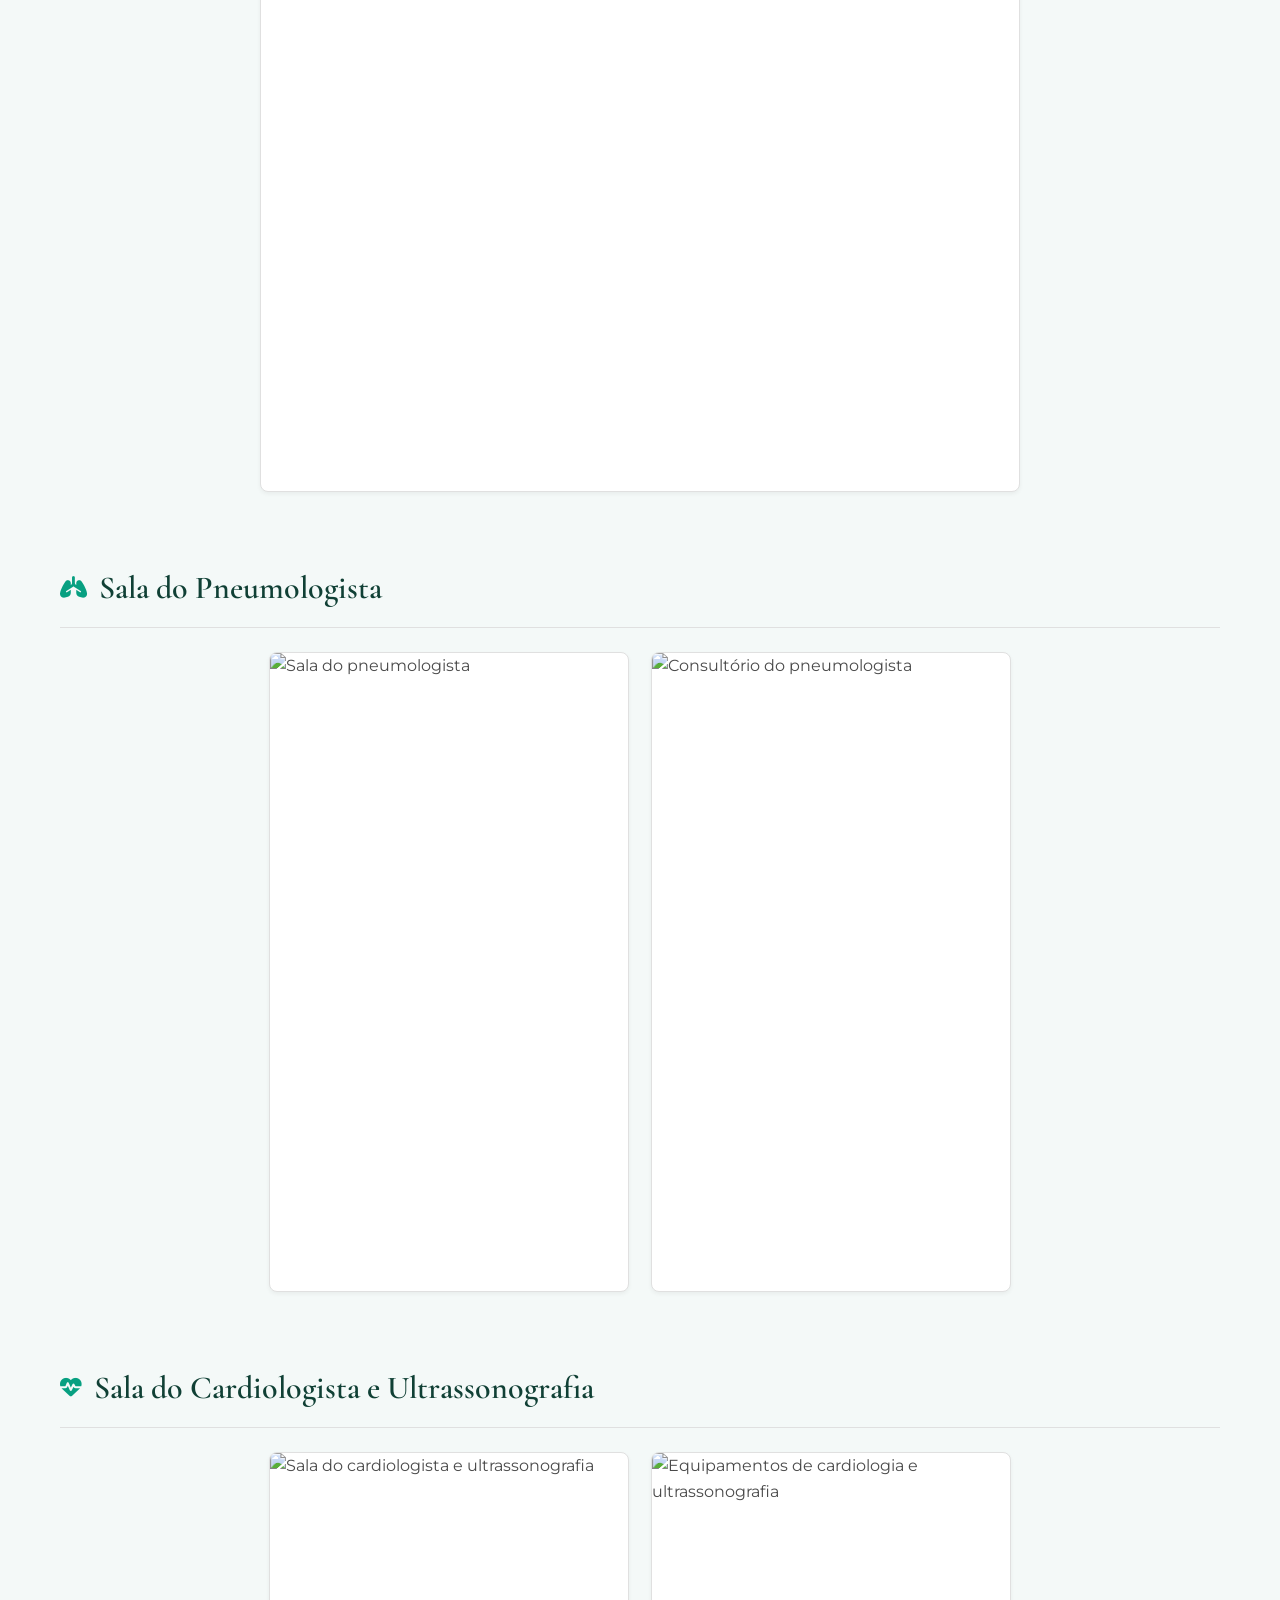
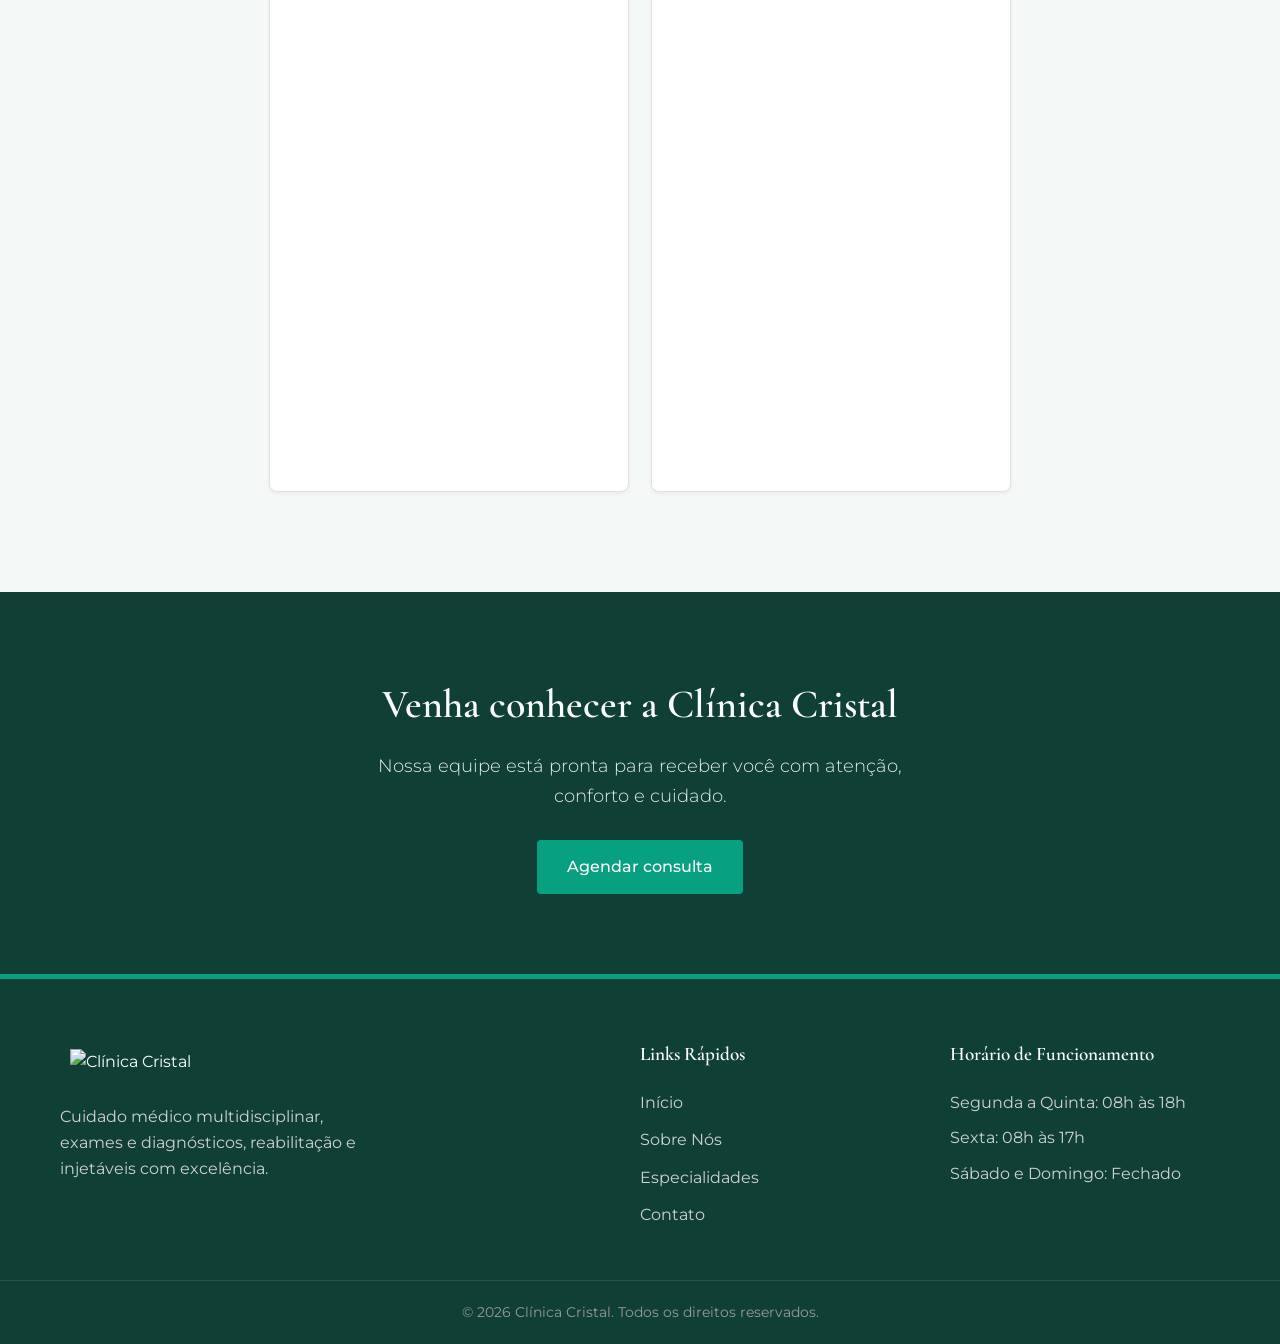
==== commit 1376643d: "Revert "feat: enhance SEO and metadata for clinic and article pages" This reverts commit 954290bd003" ====
--- a/clinica.html
+++ b/clinica.html
@@ -4,93 +4,21 @@
 <head>
     <meta charset="UTF-8">
     <meta name="viewport" content="width=device-width, initial-scale=1.0">
-    <title>Clínica Médica em Mogi Mirim - Estrutura e Especialidades | Cristal Injetáveis</title>
-    <meta name="description"
-        content="Conheça a estrutura da Cristal Injetáveis, clínica médica em Mogi Mirim - SP com neurologia, tratamentos injetáveis, acupuntura, cardiologia, dermatologia e fisioterapia.">
-    <meta name="robots" content="index,follow,max-snippet:-1,max-image-preview:large">
-    <link rel="canonical" href="https://www.cristalinjetaveis.com.br/clinica.html">
-    <meta property="og:type" content="website">
-    <meta property="og:title"
-        content="Clínica Médica em Mogi Mirim - Estrutura e Especialidades | Cristal Injetáveis">
-    <meta property="og:description"
-        content="Ambientes preparados para consultas médicas, neurologia, tratamentos injetáveis, acupuntura, exames, fisioterapia e bem-estar em Mogi Mirim.">
-    <meta property="og:image" content="https://i.ibb.co/JjtFXDVc/Recepcao3.jpg">
-    <meta property="og:url" content="https://www.cristalinjetaveis.com.br/clinica.html">
-    <meta property="og:locale" content="pt_BR">
-    <meta property="og:site_name" content="Cristal Injetáveis">
-    <meta name="twitter:card" content="summary_large_image">
-    <meta name="twitter:title" content="Clínica Médica em Mogi Mirim | Cristal Injetáveis">
-    <meta name="twitter:description"
-        content="Conheça a estrutura da Cristal Injetáveis para especialidades médicas e tratamentos injetáveis em Mogi Mirim.">
-    <meta name="twitter:image" content="https://i.ibb.co/JjtFXDVc/Recepcao3.jpg">
+    <meta name="description" content="Conheça os ambientes e a infraestrutura da Clínica Cristal em Mogi Mirim.">
+    <title>Nossa Clínica | Clínica Cristal</title>
     <link rel="stylesheet" href="style.css">
     <link rel="icon" href="assets/favicon.ico" type="image/x-icon">
     <link rel="stylesheet" href="https://cdnjs.cloudflare.com/ajax/libs/font-awesome/6.4.0/css/all.min.css">
     <link
         href="https://fonts.googleapis.com/css2?family=Cormorant+Garamond:wght@400;600;700&family=Montserrat:wght@300;400;500;600&display=swap"
         rel="stylesheet">
-    <script type="application/ld+json">
-        {
-            "@context": "https://schema.org",
-            "@type": "MedicalBusiness",
-            "@id": "https://www.cristalinjetaveis.com.br/#medicalbusiness",
-            "name": "Cristal Injetáveis",
-            "alternateName": "Clínica Cristal",
-            "url": "https://www.cristalinjetaveis.com.br/clinica.html",
-            "image": [
-                "https://i.ibb.co/MyTZbSrk/logo.png",
-                "https://i.ibb.co/JjtFXDVc/Recepcao3.jpg"
-            ],
-            "logo": "https://i.ibb.co/MyTZbSrk/logo.png",
-            "description": "Clínica médica em Mogi Mirim - SP com estrutura para especialidades médicas, neurologia, acupuntura, cardiologia, dermatologia, fisioterapia, exames e tratamentos injetáveis.",
-            "telephone": "+55-19-3804-9666",
-            "address": {
-                "@type": "PostalAddress",
-                "streetAddress": "Avenida Brasília, 365, Nova Mogi",
-                "addressLocality": "Mogi Mirim",
-                "addressRegion": "SP",
-                "addressCountry": "BR"
-            },
-            "geo": {
-                "@type": "GeoCoordinates",
-                "latitude": -22.4313,
-                "longitude": -46.9578
-            },
-            "areaServed": {
-                "@type": "City",
-                "name": "Mogi Mirim"
-            },
-            "medicalSpecialty": [
-                "Neurologic",
-                "Cardiovascular",
-                "Dermatologic",
-                "Physiotherapy",
-                "Acupuncture"
-            ],
-            "knowsAbout": [
-                "Neurologia",
-                "Neuropediatria",
-                "Acupuntura",
-                "Tratamentos injetáveis",
-                "Soroterapia",
-                "Cardiologia",
-                "Pneumologia",
-                "Dermatologia",
-                "Ultrassonografia",
-                "Fisioterapia",
-                "Pilates",
-                "Medicina ortomolecular",
-                "Bioimpedância"
-            ]
-        }
-    </script>
 </head>
 
 <body>
     <header class="header" id="header">
         <div class="container nav-container">
             <a href="index.html" class="logo" aria-label="Página inicial"><img src="https://i.ibb.co/MyTZbSrk/logo.png"
-                    alt="Cristal Injetáveis, clínica médica em Mogi Mirim"></a>
+                    alt="Clínica Cristal"></a>
             <nav class="navbar" aria-label="Navegação principal">
                 <ul class="nav-menu">
                     <li class="nav-item"><a href="index.html#home" class="nav-link">Início</a></li>
@@ -116,7 +44,7 @@
         <section class="clinica-hero">
             <div class="container">
                 <p class="clinica-eyebrow">Clínica Cristal</p>
-                <h1>Clínica Médica em Mogi Mirim com Estrutura Completa</h1>
+                <h1>Conheça nossa estrutura</h1>
                 <p>Ambientes acolhedores, acessíveis e preparados para oferecer cuidado multidisciplinar com conforto e
                     segurança.</p>
             </div>
@@ -124,7 +52,7 @@
         <section class="section clinic-gallery-section">
             <div class="container">
                 <div class="section-header reveal">
-                    <h2 class="section-title">Ambientes da Cristal Injetáveis em Mogi Mirim</h2>
+                    <h2 class="section-title">Nossos ambientes</h2>
                     <p class="section-description">Explore os espaços onde nossa equipe recebe e acompanha cada
                         paciente.</p>
                 </div>
@@ -132,91 +60,78 @@
                     <section class="environment reveal">
                         <h2><i class="fa-solid fa-flask-vial"></i>Laboratório</h2>
                         <div class="environment-grid"><img src="https://i.ibb.co/JWtjP4q4/laboratorio1.jpg"
-                                alt="Laboratório da Cristal Injetáveis em Mogi Mirim para exames e análises clínicas"
-                                loading="lazy"><img src="https://i.ibb.co/kVVTHHMp/laboratorio2.jpg"
-                                alt="Estrutura do laboratório da clínica médica em Mogi Mirim"
+                                alt="Laboratório da Clínica Cristal" loading="lazy"><img
+                                src="https://i.ibb.co/kVVTHHMp/laboratorio2.jpg" alt="Estrutura do laboratório"
                                 loading="lazy">
                         </div>
                     </section>
                     <section class="environment reveal">
                         <h2><i class="fa-solid fa-hand-sparkles"></i>Sala de Procedimentos Dermatológicos</h2>
                         <div class="environment-grid"><img src="https://i.ibb.co/Tx4w0cVp/sala-Dermatologico.jpg"
-                                alt="Sala de procedimentos dermatológicos da Cristal Injetáveis em Mogi Mirim"
-                                loading="lazy"><img
+                                alt="Sala de procedimentos dermatológicos" loading="lazy"><img
                                 src="https://i.ibb.co/rf5qmyvB/sala-Dermatologico2.jpg"
-                                alt="Equipamentos para dermatologia e procedimentos médicos em Mogi Mirim"
-                                loading="lazy"></div>
+                                alt="Equipamentos para procedimentos dermatológicos" loading="lazy"></div>
                     </section>
                     <section class="environment reveal">
                         <h2><i class="fa-solid fa-person-walking"></i>Sala de Pilates</h2>
                         <div class="environment-grid"><img src="https://i.ibb.co/FqxKcKf9/Pilates11.jpg"
-                                alt="Sala de Pilates e fisioterapia da clínica em Mogi Mirim" loading="lazy"><img
-                                src="https://i.ibb.co/1tz1kdvt/Pilates2.jpg"
-                                alt="Aparelhos de Pilates para reabilitação e bem-estar em Mogi Mirim" loading="lazy">
-                        </div>
+                                alt="Sala de Pilates" loading="lazy"><img src="https://i.ibb.co/1tz1kdvt/Pilates2.jpg"
+                                alt="Aparelhos da sala de Pilates" loading="lazy"></div>
                     </section>
                     <section class="environment reveal">
                         <h2><i class="fa-solid fa-wheelchair-move"></i>Plataforma de Acessibilidade</h2>
                         <div class="environment-grid environment-grid-single"><img
-                                src="https://i.ibb.co/FbKQ1rqr/Acessibilidade.jpg"
-                                alt="Plataforma de acessibilidade da clínica médica Cristal Injetáveis em Mogi Mirim"
+                                src="https://i.ibb.co/FbKQ1rqr/Acessibilidade.jpg" alt="Plataforma de acessibilidade"
                                 loading="lazy"></div>
                     </section>
                     <section class="environment reveal">
                         <h2><i class="fa-solid fa-user-doctor"></i>Sala de Atendimento Médico</h2>
                         <div class="environment-grid"><img src="https://i.ibb.co/gks9d54/Atendimento-Medico1.jpg"
-                                alt="Sala de atendimento médico para especialidades em Mogi Mirim" loading="lazy"><img
+                                alt="Sala de atendimento médico" loading="lazy"><img
                                 src="https://i.ibb.co/V48qXjT/Atendimento-Medico2.jpg"
-                                alt="Consultório médico da Cristal Injetáveis em Mogi Mirim" loading="lazy"></div>
+                                alt="Consultório de atendimento médico" loading="lazy"></div>
                     </section>
                     <section class="environment reveal">
                         <h2><i class="fa-solid fa-couch"></i>Recepção</h2>
                         <div class="environment-grid"><img src="https://i.ibb.co/d4XhfxWF/Recepcao.jpg"
-                                alt="Recepção da Cristal Injetáveis, clínica médica em Mogi Mirim" loading="lazy"><img
-                                src="https://i.ibb.co/JjtFXDVc/Recepcao3.jpg"
-                                alt="Área de espera da clínica de especialidades médicas em Mogi Mirim" loading="lazy">
-                        </div>
+                                alt="Recepção da Clínica Cristal" loading="lazy"><img
+                                src="https://i.ibb.co/JjtFXDVc/Recepcao3.jpg" alt="Área de espera da recepção"
+                                loading="lazy">
                     </section>
                     <section class="environment reveal">
                         <h2><i class="fa-solid fa-syringe"></i>Sala de Infusão</h2>
                         <div class="environment-grid"><img src="https://i.ibb.co/DH4J5yZW/Infusao.jpg"
-                                alt="Sala de infusão para tratamentos injetáveis em Mogi Mirim" loading="lazy"><img
-                                src="https://i.ibb.co/ch4sFGTb/Infusao3.jpg"
-                                alt="Poltronas para soroterapia e tratamentos injetáveis na Cristal Injetáveis"
-                                loading="lazy"></div>
+                                alt="Sala de infusão" loading="lazy"><img src="https://i.ibb.co/ch4sFGTb/Infusao3.jpg"
+                                alt="Poltronas da sala de infusão" loading="lazy"></div>
                     </section>
                     <section class="environment reveal">
                         <h2><i class="fa-solid fa-dumbbell"></i>Sala de Fisioterapia</h2>
                         <div class="environment-grid environment-grid-single"><img
-                                src="https://i.ibb.co/Zp4wXZN7/Fisioterapia.jpg"
-                                alt="Sala de fisioterapia da Cristal Injetáveis em Mogi Mirim"
+                                src="https://i.ibb.co/Zp4wXZN7/Fisioterapia.jpg" alt="Sala de fisioterapia"
                                 loading="lazy">
                         </div>
                     </section>
                     <section class="environment reveal">
                         <h2><i class="fa-solid fa-lungs"></i>Sala do Pneumologista</h2>
                         <div class="environment-grid"><img src="https://i.ibb.co/C32HpkmD/Pneumologista1.jpg"
-                                alt="Sala do pneumologista na clínica médica em Mogi Mirim" loading="lazy"><img
-                                src="https://i.ibb.co/qSNKjhp/Pneumologista2.jpg"
-                                alt="Consultório de pneumologia da Cristal Injetáveis em Mogi Mirim" loading="lazy">
-                        </div>
+                                alt="Sala do pneumologista" loading="lazy"><img
+                                src="https://i.ibb.co/qSNKjhp/Pneumologista2.jpg" alt="Consultório do pneumologista"
+                                loading="lazy"></div>
                     </section>
                     <section class="environment reveal">
                         <h2><i class="fa-solid fa-heart-pulse"></i>Sala do Cardiologista e Ultrassonografia</h2>
                         <div class="environment-grid"><img
                                 src="https://i.ibb.co/x817Swnq/Cardiologista-Ultrassonografia1.jpg"
-                                alt="Sala de cardiologia e ultrassonografia da clínica em Mogi Mirim"
-                                loading="lazy"><img
+                                alt="Sala do cardiologista e ultrassonografia" loading="lazy"><img
                                 src="https://i.ibb.co/HWq1ZrF/Cardiologista-Ultrassonografia2.jpg"
-                                alt="Equipamentos de cardiologia e ultrassonografia em Mogi Mirim" loading="lazy">
-                        </div>
+                                alt="Equipamentos de cardiologia e ultrassonografia" loading="lazy"></div>
                     </section>
                 </div>
             </div>
         </section>
         <section class="cta-section">
             <div class="container reveal">
-                <h2>Venha conhecer a Cristal Injetáveis em Mogi Mirim</h2>
+                <h2>Venha conhecer a Clínica Cristal</h2>
                 <p>Nossa equipe está pronta para receber você com atenção, conforto e cuidado.</p><a
                     href="https://wa.me/5519996465072?text=Olá!%20Gostaria%20de%20agendar%20uma%20consulta"
                     target="_blank" rel="noopener" class="btn btn-primary">Agendar consulta</a>
@@ -225,8 +140,7 @@
     </main>
     <footer class="footer">
         <div class="container footer-container">
-            <div class="footer-brand"><img src="https://i.ibb.co/MyTZbSrk/logo.png"
-                    alt="Cristal Injetáveis, clínica médica em Mogi Mirim"
+            <div class="footer-brand"><img src="https://i.ibb.co/MyTZbSrk/logo.png" alt="Clínica Cristal"
                     class="footer-logo">
                 <p>Cuidado médico multidisciplinar, exames e diagnósticos, reabilitação e injetáveis com excelência.</p>
             </div>
@@ -259,4 +173,4 @@
     </script>
 </body>
 
-</html>
+</html>
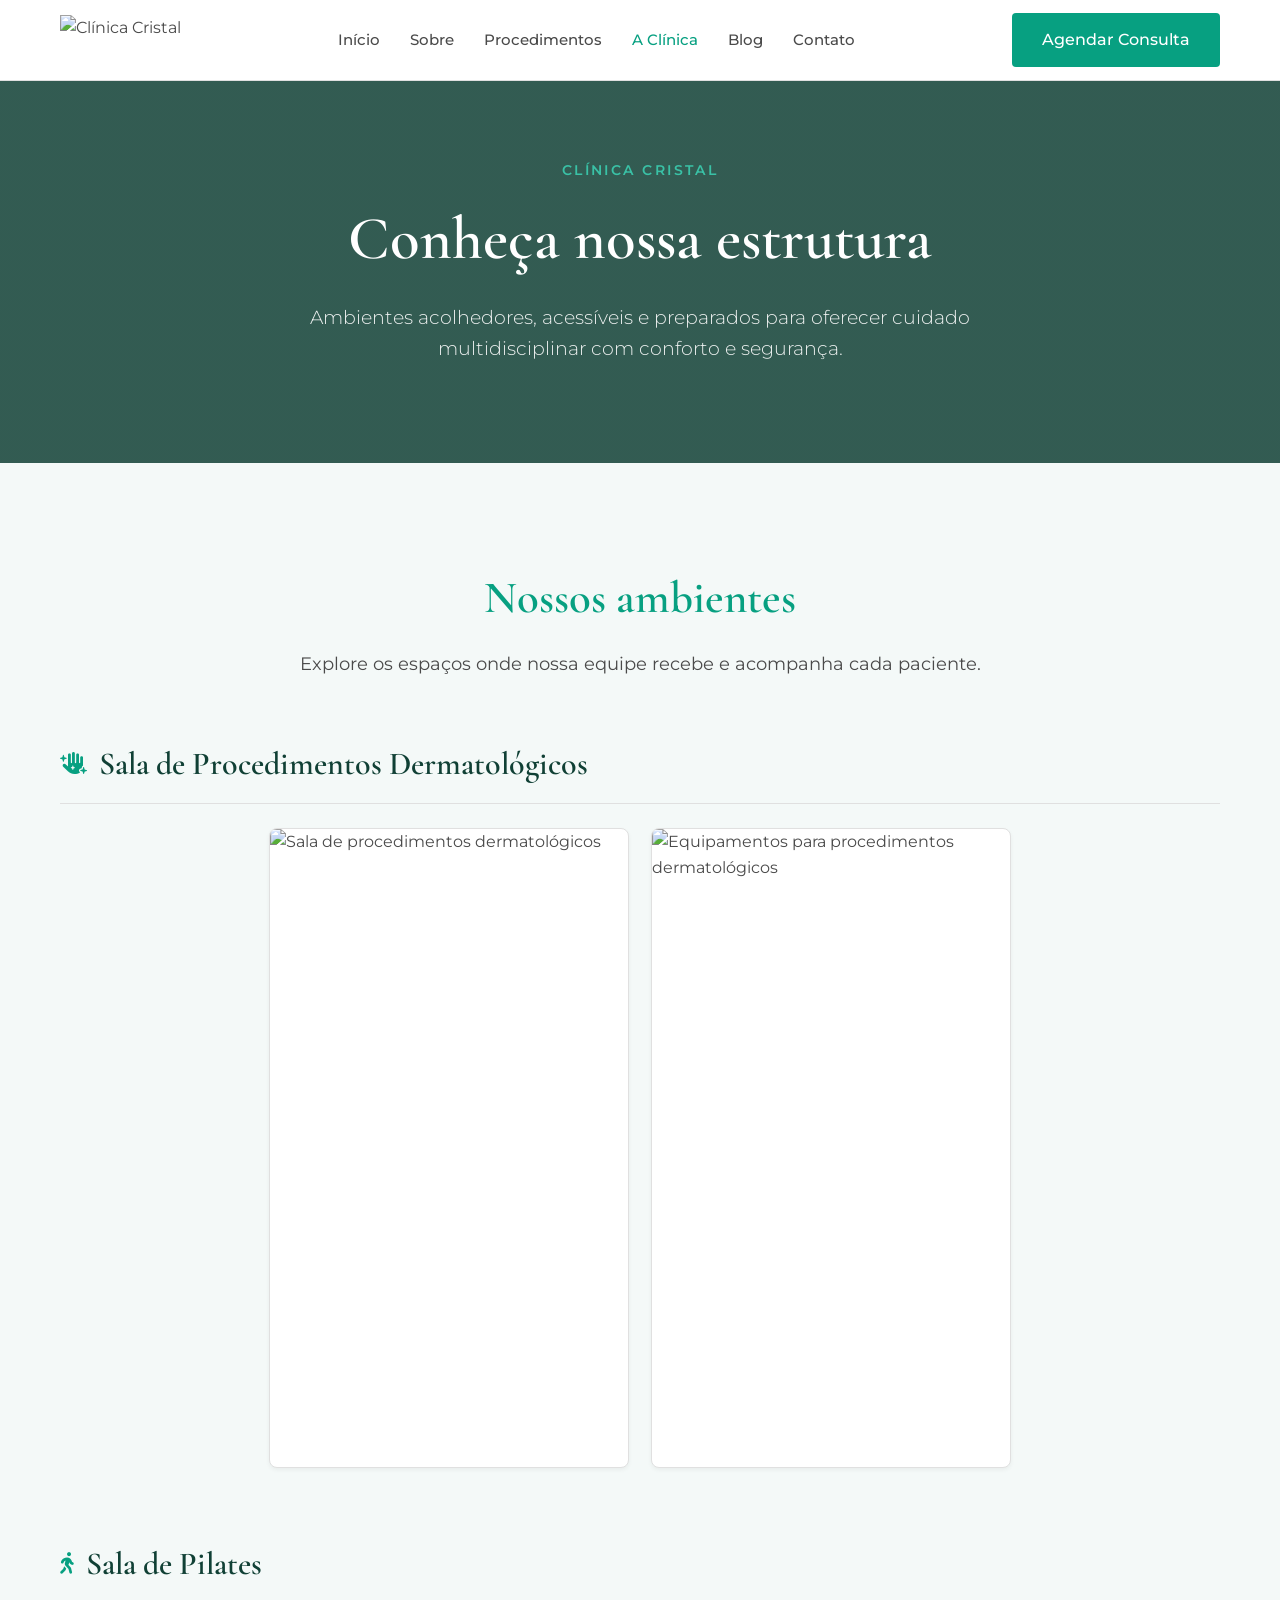
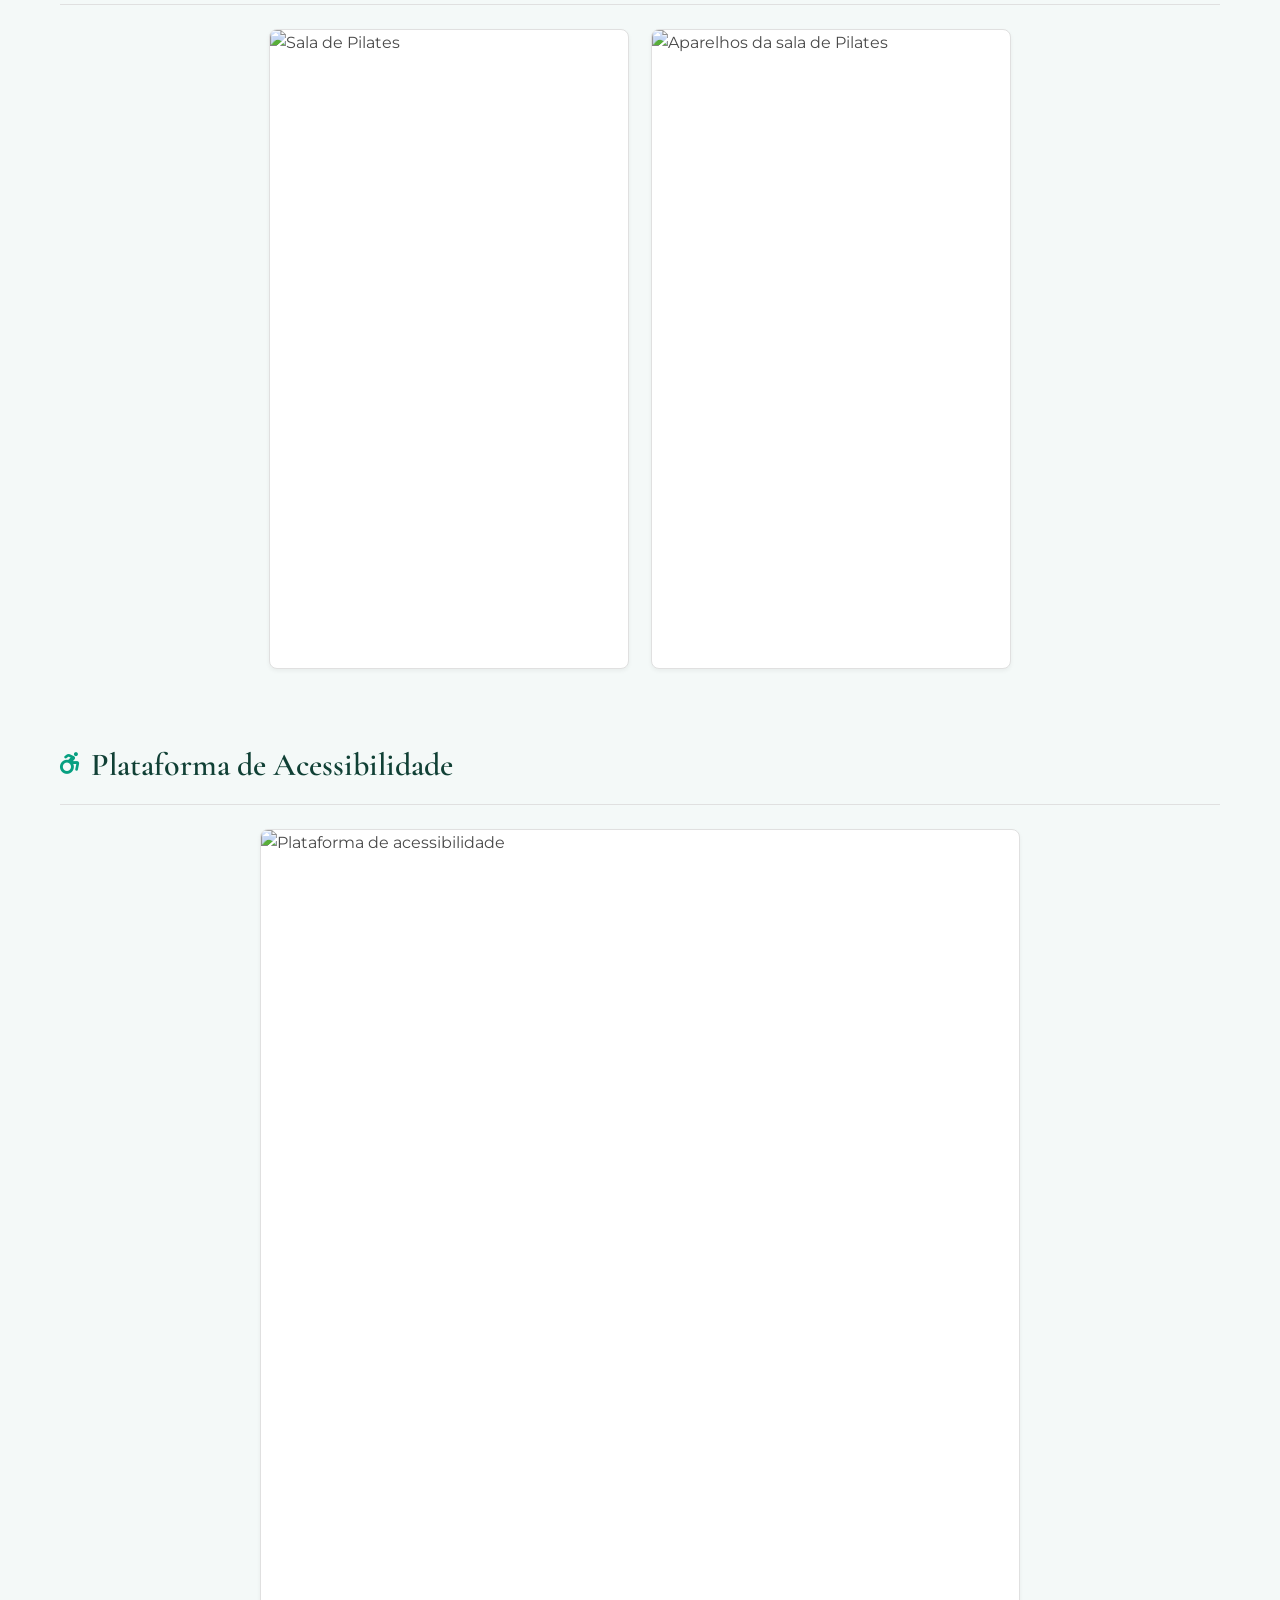
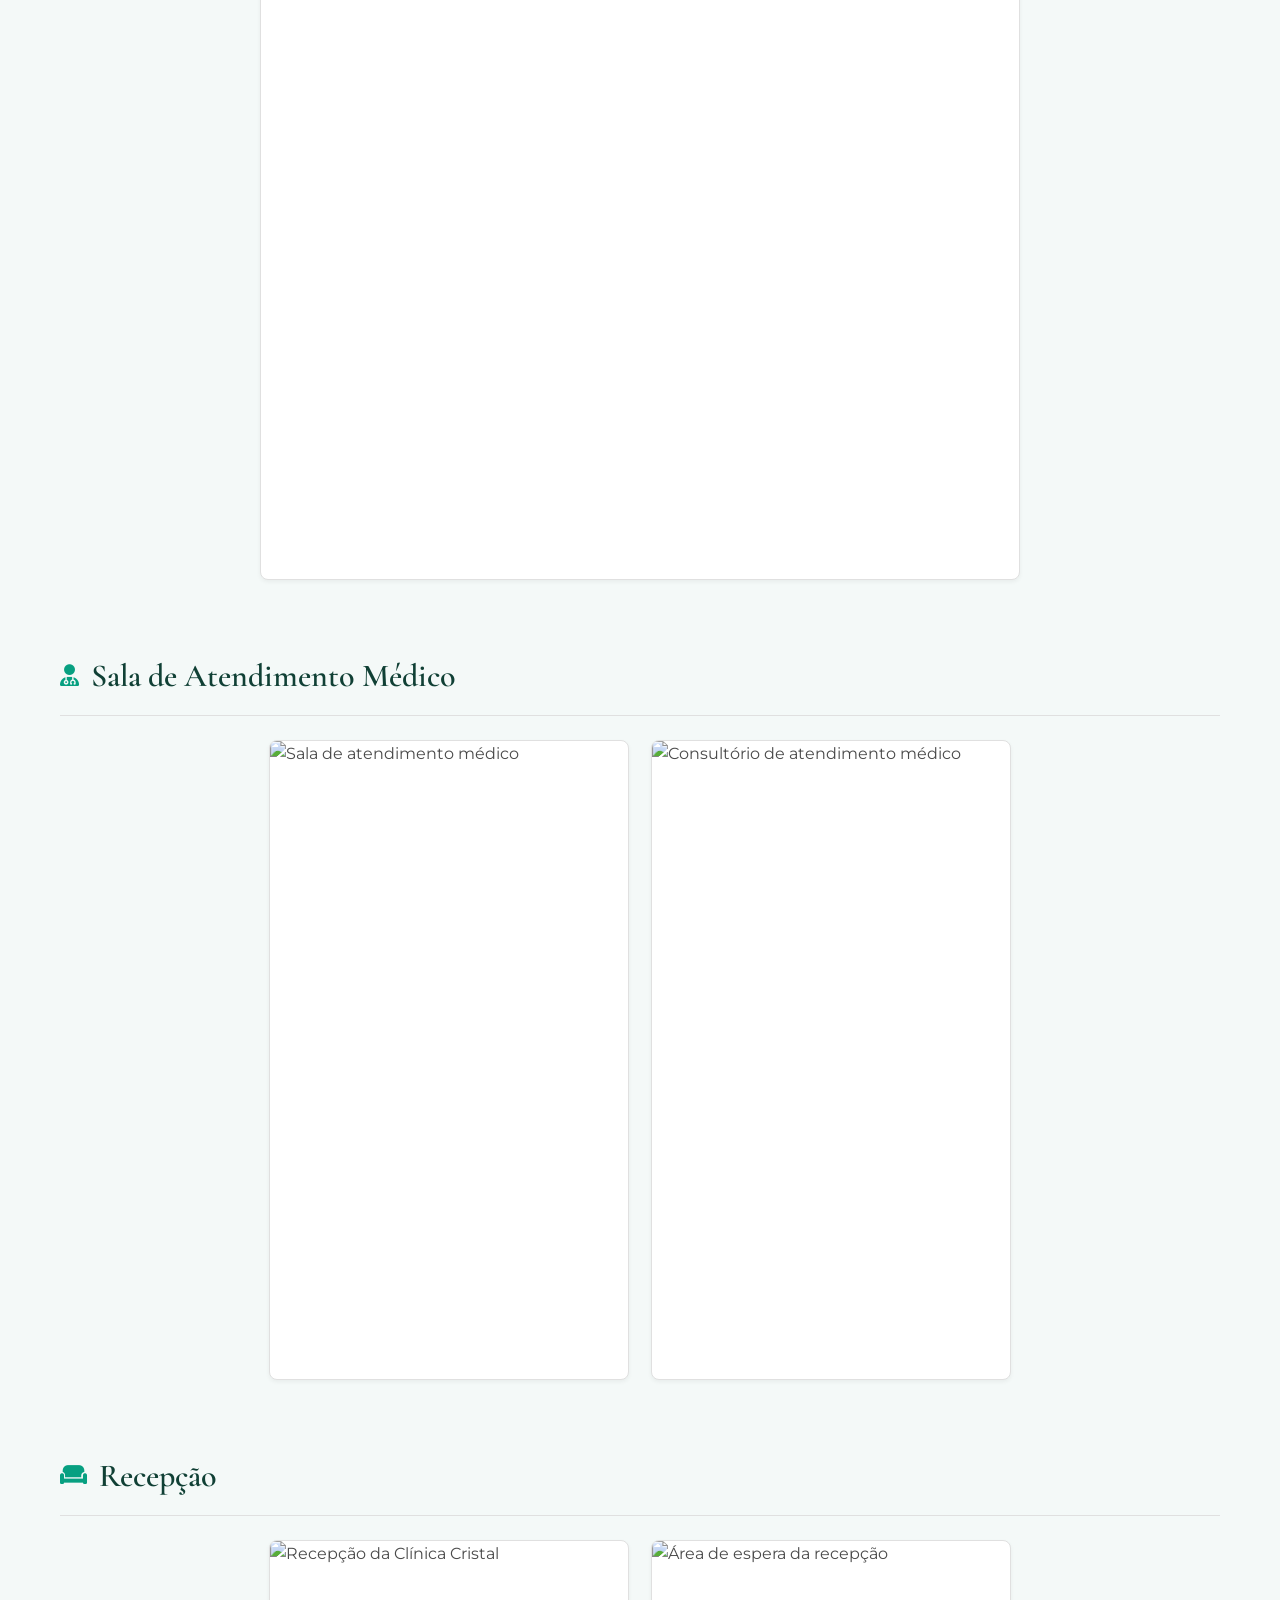
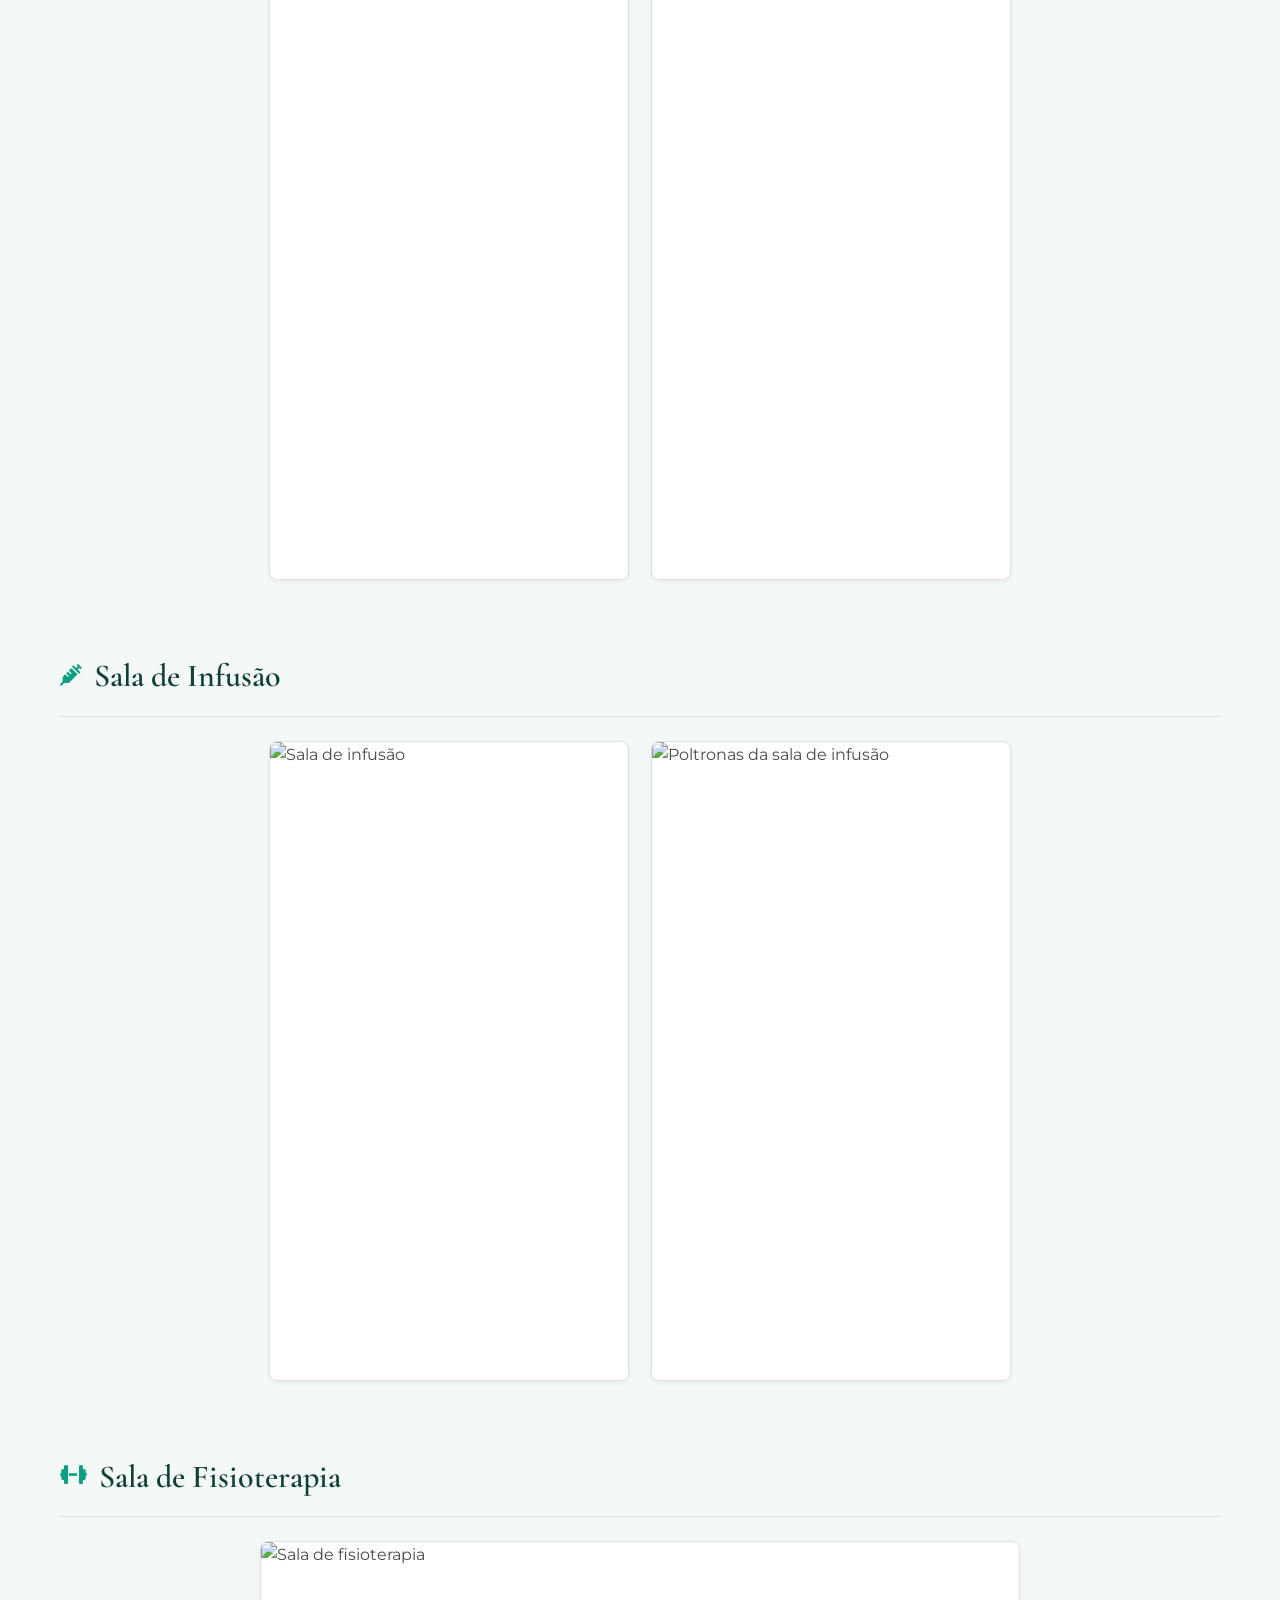
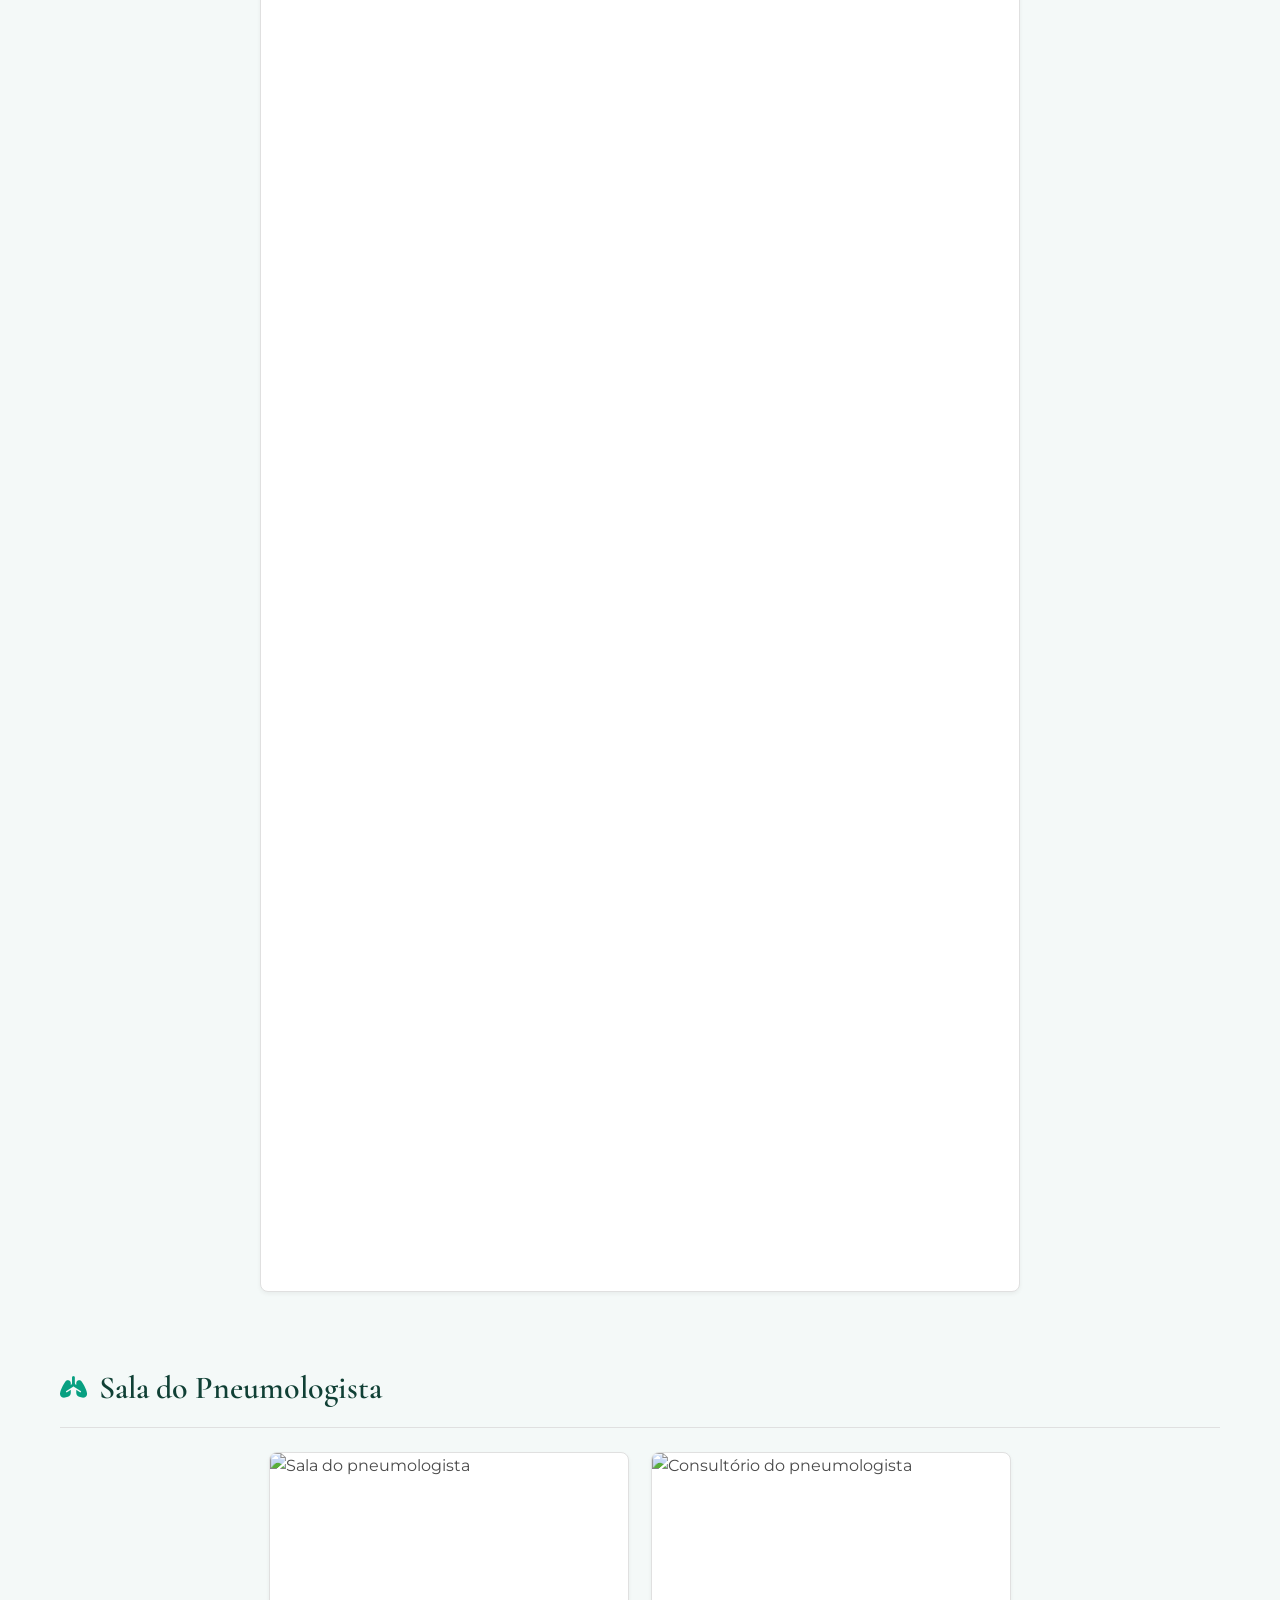
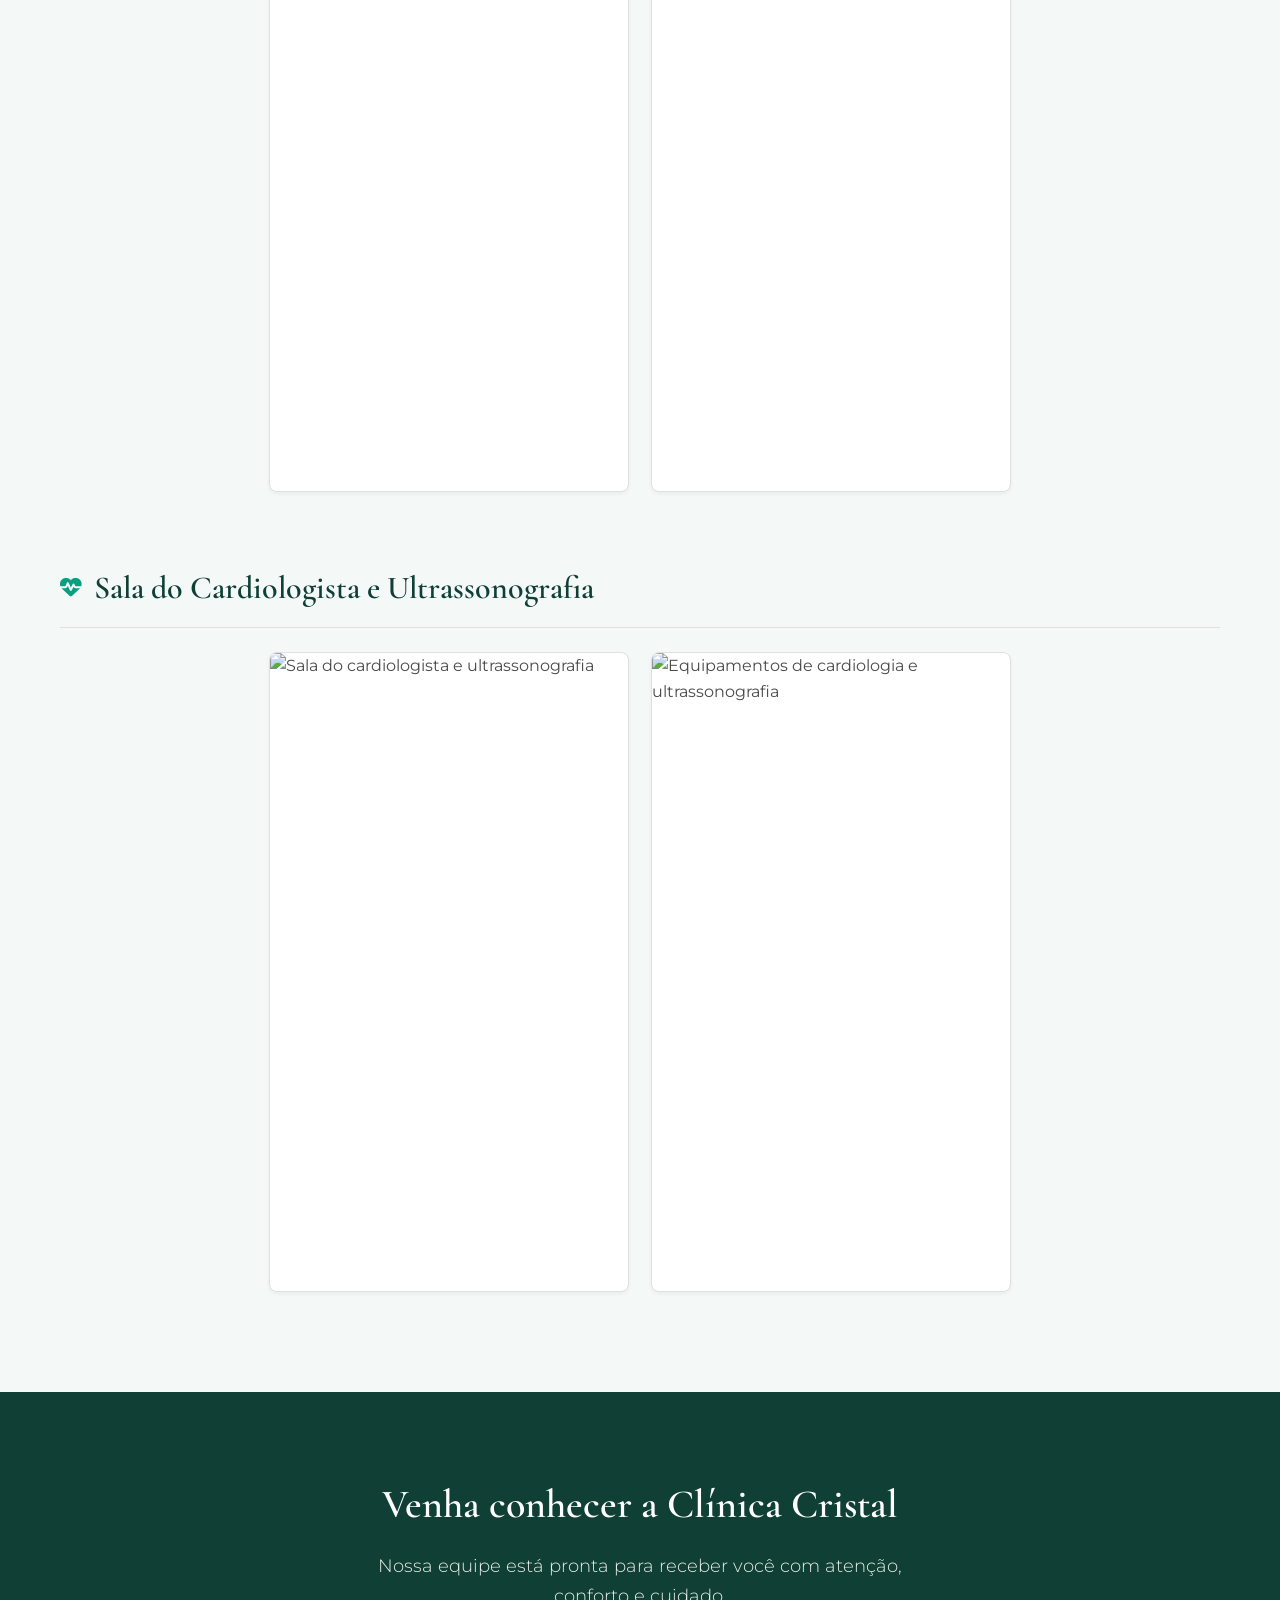
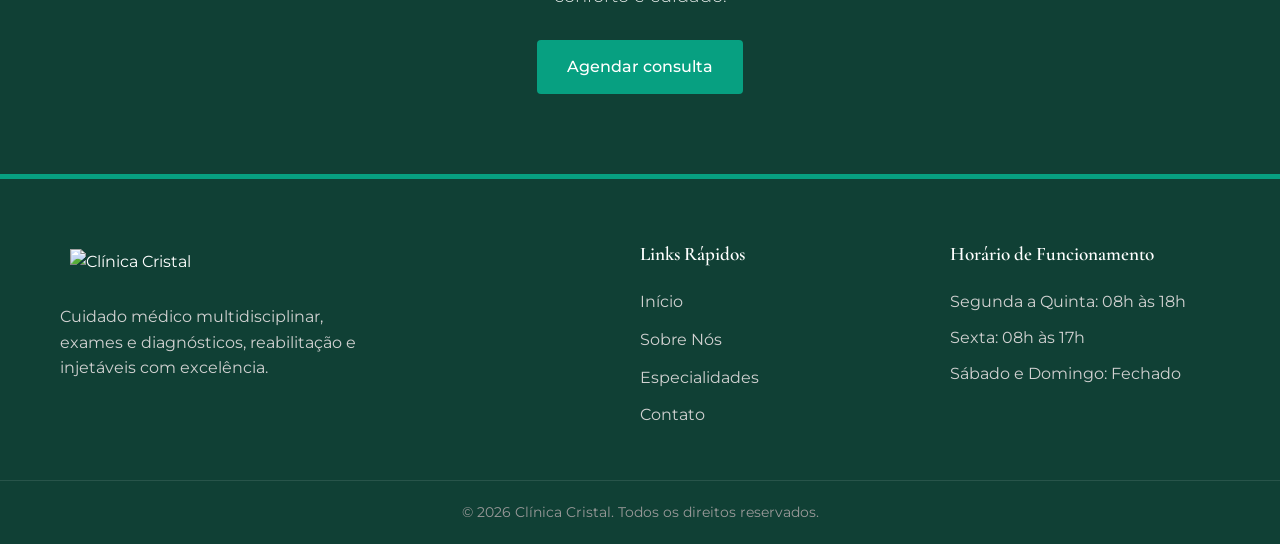
==== commit 03d348e6: "fix: remove redundant feature item and update partnership description in index.html" ====
--- a/clinica.html
+++ b/clinica.html
@@ -58,72 +58,69 @@
                 </div>
                 <div class="environment-list">
                     <section class="environment reveal">
-                        <h2><i class="fa-solid fa-flask-vial"></i>Laboratório</h2>
-                        <div class="environment-grid"><img src="https://i.ibb.co/JWtjP4q4/laboratorio1.jpg"
-                                alt="Laboratório da Clínica Cristal" loading="lazy"><img
-                                src="https://i.ibb.co/kVVTHHMp/laboratorio2.jpg" alt="Estrutura do laboratório"
-                                loading="lazy">
-                        </div>
-                    </section>
-                    <section class="environment reveal">
                         <h2><i class="fa-solid fa-hand-sparkles"></i>Sala de Procedimentos Dermatológicos</h2>
-                        <div class="environment-grid"><img src="https://i.ibb.co/Tx4w0cVp/sala-Dermatologico.jpg"
-                                alt="Sala de procedimentos dermatológicos" loading="lazy"><img
+                        <div class="environment-grid"><img class="clinic-image"
+                                src="https://i.ibb.co/Tx4w0cVp/sala-Dermatologico.jpg"
+                                alt="Sala de procedimentos dermatológicos" loading="lazy"><img class="clinic-image"
                                 src="https://i.ibb.co/rf5qmyvB/sala-Dermatologico2.jpg"
                                 alt="Equipamentos para procedimentos dermatológicos" loading="lazy"></div>
                     </section>
                     <section class="environment reveal">
                         <h2><i class="fa-solid fa-person-walking"></i>Sala de Pilates</h2>
-                        <div class="environment-grid"><img src="https://i.ibb.co/FqxKcKf9/Pilates11.jpg"
-                                alt="Sala de Pilates" loading="lazy"><img src="https://i.ibb.co/1tz1kdvt/Pilates2.jpg"
+                        <div class="environment-grid"><img class="clinic-image"
+                                src="https://i.ibb.co/FqxKcKf9/Pilates11.jpg" alt="Sala de Pilates" loading="lazy"><img
+                                class="clinic-image" src="https://i.ibb.co/1tz1kdvt/Pilates2.jpg"
                                 alt="Aparelhos da sala de Pilates" loading="lazy"></div>
                     </section>
                     <section class="environment reveal">
                         <h2><i class="fa-solid fa-wheelchair-move"></i>Plataforma de Acessibilidade</h2>
-                        <div class="environment-grid environment-grid-single"><img
+                        <div class="environment-grid environment-grid-single"><img class="clinic-image"
                                 src="https://i.ibb.co/FbKQ1rqr/Acessibilidade.jpg" alt="Plataforma de acessibilidade"
                                 loading="lazy"></div>
                     </section>
                     <section class="environment reveal">
                         <h2><i class="fa-solid fa-user-doctor"></i>Sala de Atendimento Médico</h2>
-                        <div class="environment-grid"><img src="https://i.ibb.co/gks9d54/Atendimento-Medico1.jpg"
-                                alt="Sala de atendimento médico" loading="lazy"><img
+                        <div class="environment-grid"><img class="clinic-image"
+                                src="https://i.ibb.co/gks9d54/Atendimento-Medico1.jpg" alt="Sala de atendimento médico"
+                                loading="lazy"><img class="clinic-image"
                                 src="https://i.ibb.co/V48qXjT/Atendimento-Medico2.jpg"
                                 alt="Consultório de atendimento médico" loading="lazy"></div>
                     </section>
                     <section class="environment reveal">
                         <h2><i class="fa-solid fa-couch"></i>Recepção</h2>
-                        <div class="environment-grid"><img src="https://i.ibb.co/d4XhfxWF/Recepcao.jpg"
-                                alt="Recepção da Clínica Cristal" loading="lazy"><img
-                                src="https://i.ibb.co/JjtFXDVc/Recepcao3.jpg" alt="Área de espera da recepção"
-                                loading="lazy">
+                        <div class="environment-grid"><img class="clinic-image"
+                                src="https://i.ibb.co/d4XhfxWF/Recepcao.jpg" alt="Recepção da Clínica Cristal"
+                                loading="lazy"><img class="clinic-image" src="https://i.ibb.co/JjtFXDVc/Recepcao3.jpg"
+                                alt="Área de espera da recepção" loading="lazy">
                     </section>
                     <section class="environment reveal">
                         <h2><i class="fa-solid fa-syringe"></i>Sala de Infusão</h2>
-                        <div class="environment-grid"><img src="https://i.ibb.co/DH4J5yZW/Infusao.jpg"
-                                alt="Sala de infusão" loading="lazy"><img src="https://i.ibb.co/ch4sFGTb/Infusao3.jpg"
+                        <div class="environment-grid"><img class="clinic-image"
+                                src="https://i.ibb.co/DH4J5yZW/Infusao.jpg" alt="Sala de infusão" loading="lazy"><img
+                                class="clinic-image" src="https://i.ibb.co/ch4sFGTb/Infusao3.jpg"
                                 alt="Poltronas da sala de infusão" loading="lazy"></div>
                     </section>
                     <section class="environment reveal">
                         <h2><i class="fa-solid fa-dumbbell"></i>Sala de Fisioterapia</h2>
-                        <div class="environment-grid environment-grid-single"><img
+                        <div class="environment-grid environment-grid-single"><img class="clinic-image"
                                 src="https://i.ibb.co/Zp4wXZN7/Fisioterapia.jpg" alt="Sala de fisioterapia"
                                 loading="lazy">
                         </div>
                     </section>
                     <section class="environment reveal">
                         <h2><i class="fa-solid fa-lungs"></i>Sala do Pneumologista</h2>
-                        <div class="environment-grid"><img src="https://i.ibb.co/C32HpkmD/Pneumologista1.jpg"
-                                alt="Sala do pneumologista" loading="lazy"><img
+                        <div class="environment-grid"><img class="clinic-image"
+                                src="https://i.ibb.co/C32HpkmD/Pneumologista1.jpg" alt="Sala do pneumologista"
+                                loading="lazy"><img class="clinic-image"
                                 src="https://i.ibb.co/qSNKjhp/Pneumologista2.jpg" alt="Consultório do pneumologista"
                                 loading="lazy"></div>
                     </section>
                     <section class="environment reveal">
                         <h2><i class="fa-solid fa-heart-pulse"></i>Sala do Cardiologista e Ultrassonografia</h2>
-                        <div class="environment-grid"><img
+                        <div class="environment-grid"><img class="clinic-image"
                                 src="https://i.ibb.co/x817Swnq/Cardiologista-Ultrassonografia1.jpg"
-                                alt="Sala do cardiologista e ultrassonografia" loading="lazy"><img
-                                src="https://i.ibb.co/HWq1ZrF/Cardiologista-Ultrassonografia2.jpg"
+                                alt="Sala do cardiologista e ultrassonografia" loading="lazy"><img class="clinic-image"
+                                src="https://i.ibb.co/Z6FpVvwT/sala-Cardiologista2.jpg" style="object-fit: fill;"
                                 alt="Equipamentos de cardiologia e ultrassonografia" loading="lazy"></div>
                     </section>
                 </div>
--- a/style.css
+++ b/style.css
@@ -1,5 +1,5 @@
 /* =========================================
-   Variáveis e Reset
+    Variáveis e Reset
    ========================================= */
 :root {
     /* Paleta de Cores baseada na logo */
@@ -122,7 +122,7 @@
 }
 
 /* =========================================
-   Botões
+    Botões
    ========================================= */
 .btn {
     display: inline-block;
@@ -162,8 +162,16 @@
     width: 100%;
 }
 
-/* =========================================
-   Header & Navegação
+.btn-back {
+    margin-top: 20px;
+    font-weight: bold;
+    background: var(--color-light);
+    color: #C49A45;
+    transition: var(--transition);
+}
+
+/* =========================================
+    Header & Navegação
    ========================================= */
 .header {
     position: fixed;
@@ -227,7 +235,7 @@
 }
 
 /* =========================================
-   Hero Section
+    Hero Section
    ========================================= */
 .hero {
     height: 100vh;
@@ -273,7 +281,7 @@
 }
 
 /* =========================================
-   Sobre Section
+    Sobre Section
    ========================================= */
 .sobre-container {
     display: grid;
@@ -315,7 +323,7 @@
 }
 
 /* =========================================
-   Serviços Section
+    Serviços Section
    ========================================= */
 .servicos-grid {
     display: grid;
@@ -366,7 +374,7 @@
 }
 
 /* =========================================
-   Diferenciais Section
+    Diferenciais Section
    ========================================= */
 .diferenciais-grid {
     display: grid;
@@ -391,7 +399,7 @@
 }
 
 /* =========================================
-   Blog Section
+    Blog Section
    ========================================= */
 .blogs-grid {
     display: grid;
@@ -552,7 +560,7 @@
 }
 
 /* =========================================
-   Contato Section
+    Contato Section
    ========================================= */
 .contato {
     background-color: var(--color-light);
@@ -663,7 +671,7 @@
 }
 
 /* =========================================
-   Footer
+    Footer
    ========================================= */
 .footer {
     background: var(--color-dark);
@@ -723,7 +731,7 @@
 }
 
 /* =========================================
-   Animações (Reveal simplificado)
+    Animações (Reveal simplificado)
    ========================================= */
 /* Reduzidas para apenas um Fade-in sutil, sem movimentação */
 .reveal,
@@ -858,6 +866,12 @@
     margin: 0;
 }
 
+.environment-grid img.clinic-image {
+    object-fit: fill;
+    width: 100%;
+    height: auto;
+}
+
 /* CTA Section */
 .cta-section {
     background: var(--color-dark);
@@ -881,7 +895,7 @@
 }
 
 /* =========================================
-   Responsividade
+    Responsividade
    ========================================= */
 @media (max-width: 992px) {
     .hero-content h1 {
@@ -1077,4 +1091,4 @@
     .environment-grid img {
         height: auto;
     }
-}+}
